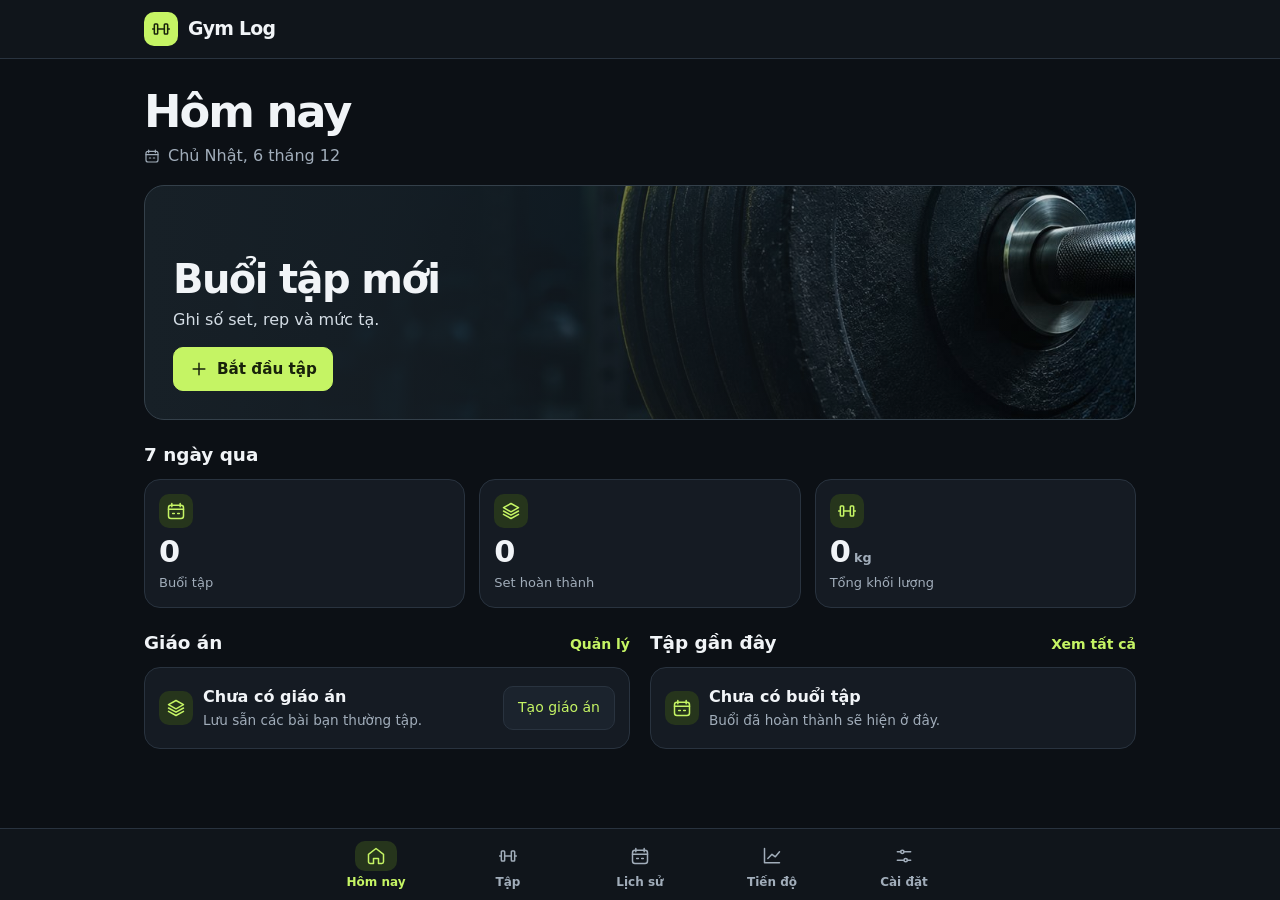
==== index.html @ 6442e117 "Gym Log v1: PWA ghi buổi tập + giao diện mới - Logic (Claude Code): IndexedDB, ghi set, đồng hồ nghỉ" ====
<!doctype html>
<html lang="vi">
<head>
  <meta charset="utf-8">
  <meta name="viewport" content="width=device-width, initial-scale=1, viewport-fit=cover">
  <meta name="theme-color" content="#0c1015">
  <meta name="apple-mobile-web-app-capable" content="yes">
  <meta name="mobile-web-app-capable" content="yes">
  <meta name="apple-mobile-web-app-status-bar-style" content="black-translucent">
  <meta name="apple-mobile-web-app-title" content="Gym">
  <title>Gym Log</title>
  <link rel="manifest" href="manifest.webmanifest">
  <link rel="icon" href="icons/icon.svg" type="image/svg+xml">
  <link rel="apple-touch-icon" href="icons/icon-192.png">
  <link rel="stylesheet" href="css/app.css">
</head>
<body>
  <svg class="icon-library" xmlns="http://www.w3.org/2000/svg" aria-hidden="true">
    <symbol id="i-home" viewBox="0 0 24 24"><path d="m3 10 9-7 9 7v9a2 2 0 0 1-2 2h-4v-6H9v6H5a2 2 0 0 1-2-2z"/></symbol>
    <symbol id="i-dumbbell" viewBox="0 0 24 24"><path d="M8 12h8M2 12h2m16 0h2"/><rect x="4" y="6" width="4" height="12" rx="1"/><rect x="16" y="6" width="4" height="12" rx="1"/></symbol>
    <symbol id="i-calendar" viewBox="0 0 24 24"><rect x="3" y="5" width="18" height="16" rx="3"/><path d="M7 3v4m10-4v4M3 10h18m-13 5h2m4 0h2"/></symbol>
    <symbol id="i-trend" viewBox="0 0 24 24"><path d="M3 3v17h18M7 15l5-5 4 3 5-6"/></symbol>
    <symbol id="i-settings" viewBox="0 0 24 24"><path d="M4 7h4m4 0h8M4 17h8m4 0h4"/><circle cx="10" cy="7" r="2"/><circle cx="14" cy="17" r="2"/></symbol>
    <symbol id="i-layers" viewBox="0 0 24 24"><path d="m12 3 9 5-9 5-9-5 9-5Zm-9 9 9 5 9-5M3 16l9 5 9-5"/></symbol>
    <symbol id="i-plus" viewBox="0 0 24 24"><path d="M12 5v14M5 12h14"/></symbol>
    <symbol id="i-play" viewBox="0 0 24 24"><path d="m8 5 12 7-12 7z"/></symbol>
  </svg>
  <header class="site-header">
    <div class="site-bar">
      <a class="brand" href="#/"><span class="brand-mark"><svg aria-hidden="true"><use href="#i-dumbbell"/></svg></span>Gym Log</a>
    </div>
  </header>
  <main id="main"></main>
  <nav aria-label="Điều hướng chính">
    <a href="#/" data-r=""><span><svg aria-hidden="true"><use href="#i-home"/></svg></span>Hôm nay</a>
    <a href="#/workout" data-r="workout"><span><svg aria-hidden="true"><use href="#i-dumbbell"/></svg></span>Tập</a>
    <a href="#/history" data-r="history"><span><svg aria-hidden="true"><use href="#i-calendar"/></svg></span>Lịch sử</a>
    <a href="#/progress" data-r="progress"><span><svg aria-hidden="true"><use href="#i-trend"/></svg></span>Tiến độ</a>
    <a href="#/settings" data-r="settings"><span><svg aria-hidden="true"><use href="#i-settings"/></svg></span>Cài đặt</a>
  </nav>
  <script type="module" src="js/app.js"></script>
</body>
</html>
---- css/app.css ----
:root {
  --bg: #0c1015; --card: #151b23; --raised: #1b232d; --line: #29333f; --text: #f1f4f7; --muted: #a1adba;
  --accent: #c5f464; --accent-ink: #18220b; --accent-soft: #26351c; --danger: #ff8e91; --pr: #fbbf24;
  --r: 16px; --nav: 72px;
  color-scheme: dark;
}
* { box-sizing: border-box; }
html, body { margin: 0; background: var(--bg); color: var(--text); font: 16px/1.45 system-ui, -apple-system, "Segoe UI", Roboto, sans-serif; -webkit-tap-highlight-color: transparent; }
main { max-width: 720px; margin: 0 auto; padding: 22px 16px calc(var(--nav) + 32px + env(safe-area-inset-bottom)); }
main:has(.dashboard) { max-width: 1040px; }
main:has(.entry), body:has(.rest-bar.show) main { padding-bottom: calc(var(--nav) + 90px + env(safe-area-inset-bottom)); }
h1 { font-size: clamp(1.95rem, 4vw, 2.8rem); letter-spacing: -.045em; line-height: 1.12; margin: 0 0 16px; overflow-wrap: anywhere; }
h2 { font-size: 1.15rem; margin: 24px 0 10px; display: flex; justify-content: space-between; align-items: baseline; gap: 8px; }
a { color: var(--accent); text-decoration: none; }
p { margin: 6px 0; }
:focus-visible { outline: 2px solid var(--accent); outline-offset: 3px; }
.muted { color: var(--muted); }
.small { font-size: .85rem; }
.error { color: var(--danger); }

.card { display: block; background: var(--card); border: 1px solid var(--line); border-radius: var(--r); padding: 14px; margin: 10px 0; color: inherit; }
a.card:hover, a.card:active { background: var(--raised); }
.row { display: flex; align-items: center; gap: 8px; }
.row.wrap { flex-wrap: wrap; }
.grow { flex: 1; min-width: 0; }
.wide { width: 100%; margin: 10px 0; }

button, .btn { font: inherit; font-size: .95rem; border: 1px solid var(--line); background: var(--raised); color: var(--text); border-radius: 10px; padding: 10px 14px; min-height: 44px; cursor: pointer; display: inline-flex; align-items: center; justify-content: center; gap: 8px; text-align: center; }
button:disabled { opacity: .45; cursor: default; }
.primary { background: var(--accent); color: var(--accent-ink); border-color: var(--accent); font-weight: 750; }
@media (hover: hover) {
  button:not(:disabled):hover, .btn:hover { filter: brightness(1.13); }
}
.ghost { background: transparent; }
.danger { color: var(--danger); }
.icon { padding: 6px 10px; min-height: 36px; }

input, select, textarea { font: inherit; background: var(--bg); color: var(--text); border: 1px solid var(--line); border-radius: 10px; padding: 10px; min-height: 44px; width: 100%; }
input[type=checkbox] { width: 22px; min-height: 22px; accent-color: var(--accent); }
input.tiny { width: 64px; padding: 6px; min-height: 34px; text-align: center; }
textarea { min-height: 80px; margin-top: 8px; }
.title-input { font-size: 1.3rem; font-weight: 700; border-color: transparent; background: transparent; padding-left: 0; }
.title-input:focus { border-color: var(--line); padding-left: 10px; }
label.row { padding: 6px 0; }

.stats { display: grid; grid-template-columns: repeat(3, minmax(0, 1fr)); gap: 8px; margin: 10px 0; }
.stats div { background: var(--card); border: 1px solid var(--line); border-radius: var(--r); padding: 10px; text-align: center; }
.stats b { display: block; font-size: 1.25rem; font-variant-numeric: tabular-nums; overflow-wrap: anywhere; }
.stats small { color: var(--muted); font-size: .8rem; }
.pill { display: inline-block; background: var(--bg); border: 1px solid var(--line); border-radius: 999px; padding: 2px 9px; margin: 3px 4px 0 0; }

/* Khung ứng dụng */
.icon-library { position: absolute; width: 0; height: 0; overflow: hidden; pointer-events: none; }
.brand svg, nav svg, .dashboard svg, .tile-icon svg { display: block; width: 20px; height: 20px; fill: none; stroke: currentColor; stroke-width: 1.8; stroke-linecap: round; stroke-linejoin: round; flex: none; }
.site-header { padding-top: env(safe-area-inset-top); border-bottom: 1px solid var(--line); background: #10151b; }
.site-bar { max-width: 1040px; margin: auto; padding: 12px 16px; }
.brand { display: inline-flex; align-items: center; gap: 10px; font-size: 1.18rem; font-weight: 780; letter-spacing: -.04em; color: var(--text); }
.brand-mark, .tile-icon { display: grid; place-items: center; width: 34px; height: 34px; border-radius: 10px; color: var(--accent); background: var(--accent-soft); flex: none; }
.brand-mark { color: var(--accent-ink); background: var(--accent); }
.empty-state { display: grid; justify-items: center; gap: 8px; padding: 28px 16px; text-align: center; }
.empty-state .tile-icon { width: 44px; height: 44px; }
.empty-state h2, .empty-state p { margin: 0; }
.empty-state .btn, .empty-state button { margin-top: 6px; }
.card .row.small:has(input.tiny) { flex-wrap: wrap; }

/* Hôm nay */
.dashboard-heading h1 { margin-bottom: 7px; }
.dashboard-heading p { display: flex; align-items: center; gap: 8px; color: var(--muted); margin: 0 0 18px; }
.dashboard-heading p span::first-letter { text-transform: uppercase; }
.dashboard-heading svg { width: 16px; height: 16px; }
.workout-hero {
  display: flex; align-items: end; min-height: 194px; overflow: hidden;
  padding: 20px; border: 1px solid #34404a; border-radius: 20px;
  background-color: #172027;
  background-image: linear-gradient(90deg, #172027 0%, rgb(23 32 39 / .88) 25%, rgb(23 32 39 / .55) 55%, rgb(23 32 39 / .06) 100%),
    url("../assets/workout-hero.jpg");
  background-size: cover; background-position: center, right 56%;
}
.hero-content { max-width: min(100%, 460px); }
.hero-content h2 { display: block; margin: 0 0 6px; font-size: clamp(1.55rem, 4vw, 2.5rem); line-height: 1.12; letter-spacing: -.04em; }
.hero-content p { color: #d4dde5; margin: 0 0 16px; overflow-wrap: anywhere; }
.hero-content .primary { padding-inline: 15px; }
.section-heading { margin-top: 22px; }
.section-heading a { font-size: .875rem; font-weight: 650; white-space: nowrap; }
.week-stats { margin-bottom: 0; gap: 8px; }
.week-stats div { padding: 11px 10px; text-align: left; display: flex; flex-direction: column; gap: 4px; }
.week-stats b { font-size: clamp(1.3rem, 4vw, 1.9rem); line-height: 1.15; letter-spacing: -.04em; }
.week-stats b small { letter-spacing: 0; font-weight: 650; }
.week-stats > div > small { display: block; font-size: .8125rem; }
.week-stats .tile-icon { margin-bottom: 3px; }
.dashboard-item, .empty-card { min-height: 82px; overflow-wrap: anywhere; }
.dashboard-item { gap: 10px; }
.dashboard-item > button { flex: none; }
.empty-card { display: flex; align-items: center; flex-wrap: wrap; gap: 10px; }
.empty-card .grow { min-width: 115px; }
.empty-card p { margin: 3px 0 0; }
.empty-card .btn { margin-left: auto; color: var(--accent); font-size: .875rem; white-space: nowrap; }
@media (min-width: 700px) {
  main { padding-inline: 24px; padding-top: 28px; }
  .site-bar { padding-inline: 24px; }
  .workout-hero { min-height: 235px; padding: 28px; }
  .week-stats { gap: 14px; }
  .week-stats div { padding: 14px; }
  .dashboard-lists { display: grid; grid-template-columns: repeat(2, minmax(0, 1fr)); gap: 20px; }
}

/* Buổi tập */
.top { position: sticky; top: 0; z-index: 5; background: var(--bg); padding: calc(4px + env(safe-area-inset-top)) 0 10px; border-bottom: 1px solid var(--line); }
.set { display: grid; grid-template-columns: 26px minmax(0, 1fr) minmax(46px, 74px) minmax(42px, 64px) 44px; gap: 6px; align-items: center; margin: 6px 0; }
.set.head { margin-bottom: 0; padding-block: 5px; }
.set.head span:nth-child(n+3) { text-align: center; }
.set .n { text-align: center; color: var(--muted); }
.set .prev { font-size: .85rem; white-space: nowrap; overflow: hidden; text-overflow: ellipsis; }
.set input { text-align: center; padding: 6px; }
.set .check { padding: 0; min-height: 42px; font-weight: 700; }
.set.done input { border-color: transparent; background: var(--accent-soft); }
.set.done .check { background: var(--accent); color: var(--accent-ink); border-color: var(--accent); }
.set.done .check.pr { background: var(--pr); border-color: var(--pr); }
.entry .row:first-child { margin-bottom: 8px; flex-wrap: wrap; }
.entry .row:first-child b { min-width: 95px; overflow-wrap: anywhere; }
.entry input.tiny { width: 48px; }

/* Đồng hồ nghỉ */
.rest-bar { position: fixed; left: 50%; transform: translate(-50%, 140%); visibility: hidden; bottom: calc(var(--nav) + 10px + env(safe-area-inset-bottom)); width: min(608px, calc(100% - 32px)); display: flex; gap: 6px; align-items: center; background: var(--raised); border: 1px solid var(--accent); border-radius: 14px; padding: 8px; z-index: 20; transition: transform .2s, visibility .2s; }
.rest-bar.show { transform: translate(-50%, 0); visibility: visible; }
.rest-time { flex: 1; text-align: center; font-size: 1.3rem; font-weight: 700; font-variant-numeric: tabular-nums; }

/* Nav */
nav { position: fixed; inset: auto 0 0; min-height: calc(var(--nav) + env(safe-area-inset-bottom)); padding: 4px 4px env(safe-area-inset-bottom); display: flex; justify-content: center; background: #10151b; border-top: 1px solid var(--line); z-index: 10; }
nav a { flex: 1 1 0; max-width: 132px; min-width: 0; display: flex; flex-direction: column; align-items: center; justify-content: center; gap: 3px; font-size: .75rem; font-weight: 650; color: var(--muted); text-align: center; }
nav a span { display: grid; place-items: center; width: 42px; height: 30px; border-radius: 10px; }
nav a:hover, nav a.on { color: var(--accent); }
nav a.on span { background: var(--accent-soft); }
nav a:focus-visible { outline-offset: -3px; border-radius: 8px; }

/* Modal chọn bài */
.modal { position: fixed; inset: 0; background: rgba(0, 0, 0, .6); z-index: 30; display: flex; align-items: flex-end; justify-content: center; }
.sheet { background: var(--card); width: 100%; max-width: 640px; height: 88vh; height: 88dvh; border: 1px solid var(--line); border-radius: 20px 20px 0 0; padding: 14px 16px calc(14px + env(safe-area-inset-bottom)); display: flex; flex-direction: column; }
.pick-list { flex: 1; overflow-y: auto; margin-top: 6px; }
.item { width: 100%; justify-content: space-between; margin: 4px 0; text-align: left; }
.chips { display: flex; gap: 6px; overflow-x: auto; padding: 8px 0; }
.chip { flex: none; min-height: 34px; padding: 4px 12px; border-radius: 999px; font-size: .85rem; }
.chip.on, .tabs .on { background: var(--accent); color: var(--accent-ink); border-color: var(--accent); }
.tabs { display: grid; grid-template-columns: 1fr 1fr; gap: 6px; padding: 4px; margin-bottom: 12px; background: var(--card); border: 1px solid var(--line); border-radius: 14px; }

/* Biểu đồ */
.chart { width: 100%; height: auto; display: block; }
.chart path { fill: none; stroke: var(--accent); stroke-width: 2.5; stroke-linejoin: round; }
.chart circle { fill: var(--accent); }
.chart .grid { stroke: var(--line); }
.chart text { fill: var(--muted); font-size: 10px; }
.chart-head { margin-bottom: 4px; }

.toast { position: fixed; top: calc(16px + env(safe-area-inset-top)); left: 50%; transform: translateX(-50%); background: #24303a; border: 1px solid var(--line); padding: 10px 16px; border-radius: 10px; z-index: 50; max-width: 90%; box-shadow: 0 6px 20px rgba(0,0,0,.4); }
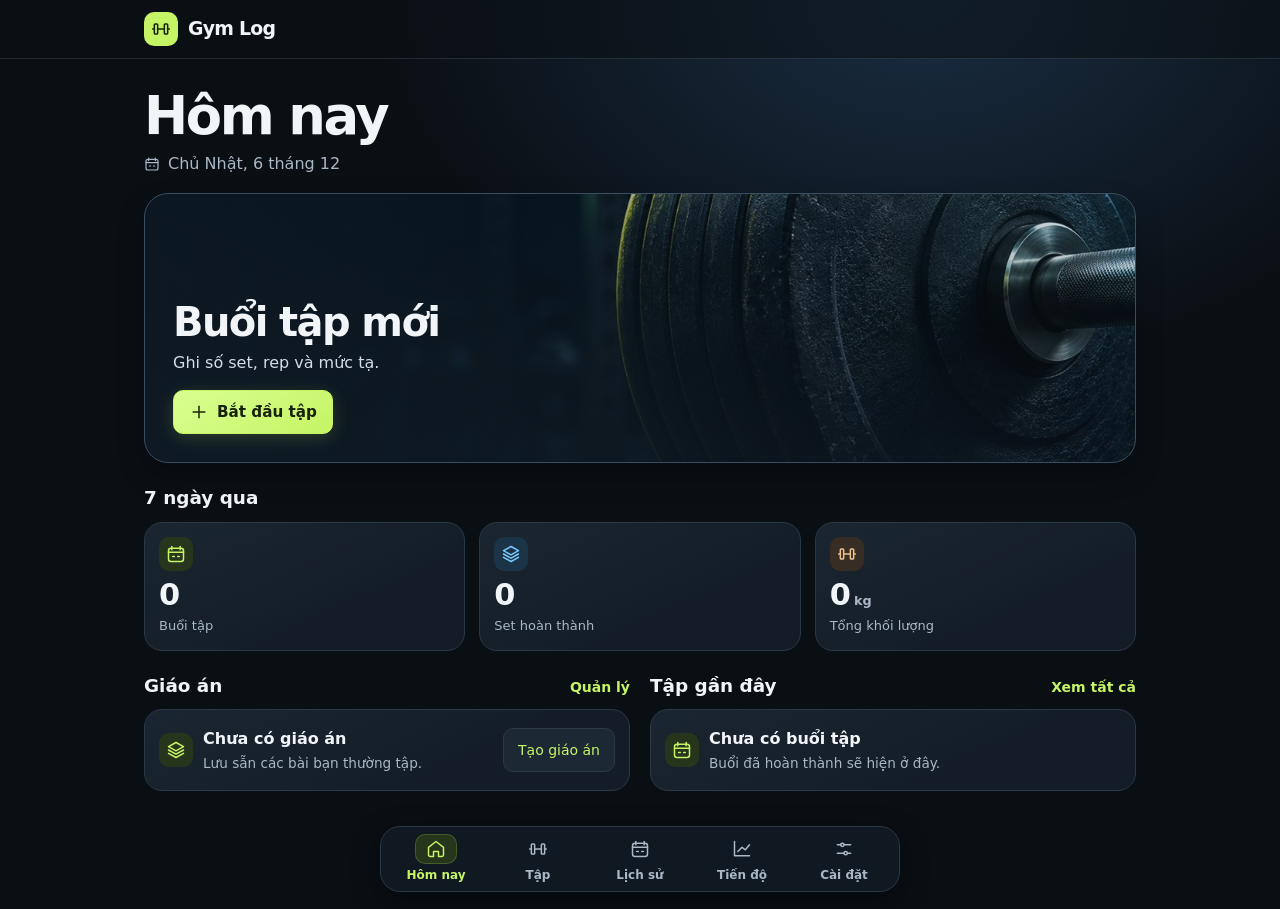
==== commit 8b16b525: "ui: làm mới giao diện và hiệu ứng Gym Log" ====
--- a/index.html
+++ b/index.html
@@ -3,7 +3,7 @@
 <head>
   <meta charset="utf-8">
   <meta name="viewport" content="width=device-width, initial-scale=1, viewport-fit=cover">
-  <meta name="theme-color" content="#0c1015">
+  <meta name="theme-color" content="#0a0f14">
   <meta name="apple-mobile-web-app-capable" content="yes">
   <meta name="mobile-web-app-capable" content="yes">
   <meta name="apple-mobile-web-app-status-bar-style" content="black-translucent">
--- a/css/app.css
+++ b/css/app.css
@@ -1,15 +1,18 @@
 :root {
-  --bg: #0c1015; --card: #151b23; --raised: #1b232d; --line: #29333f; --text: #f1f4f7; --muted: #a1adba;
+  --bg: #0a0f14; --card: #141d27; --raised: #1c2935; --line: #2a3946; --text: #f1f5f8; --muted: #aab8c5;
   --accent: #c5f464; --accent-ink: #18220b; --accent-soft: #26351c; --danger: #ff8e91; --pr: #fbbf24;
-  --r: 16px; --nav: 72px;
+  --cool: #79c8ff;
+  --surface: linear-gradient(155deg, rgb(125 176 212 / .06), transparent 65%) var(--card);
+  --r: 18px; --nav: 76px;
   color-scheme: dark;
 }
 * { box-sizing: border-box; }
 html, body { margin: 0; background: var(--bg); color: var(--text); font: 16px/1.45 system-ui, -apple-system, "Segoe UI", Roboto, sans-serif; -webkit-tap-highlight-color: transparent; }
+body { min-height: 100vh; background: radial-gradient(ellipse min(540px, 90vw) 370px at 72% 0, #192d42, transparent 100%) no-repeat var(--bg); }
 main { max-width: 720px; margin: 0 auto; padding: 22px 16px calc(var(--nav) + 32px + env(safe-area-inset-bottom)); }
 main:has(.dashboard) { max-width: 1040px; }
 main:has(.entry), body:has(.rest-bar.show) main { padding-bottom: calc(var(--nav) + 90px + env(safe-area-inset-bottom)); }
-h1 { font-size: clamp(1.95rem, 4vw, 2.8rem); letter-spacing: -.045em; line-height: 1.12; margin: 0 0 16px; overflow-wrap: anywhere; }
+h1 { font-size: clamp(2.15rem, 5vw, 3.3rem); font-weight: 800; letter-spacing: -.045em; line-height: 1.1; margin: 0 0 16px; overflow-wrap: anywhere; }
 h2 { font-size: 1.15rem; margin: 24px 0 10px; display: flex; justify-content: space-between; align-items: baseline; gap: 8px; }
 a { color: var(--accent); text-decoration: none; }
 p { margin: 6px 0; }
@@ -18,7 +21,7 @@
 .small { font-size: .85rem; }
 .error { color: var(--danger); }
 
-.card { display: block; background: var(--card); border: 1px solid var(--line); border-radius: var(--r); padding: 14px; margin: 10px 0; color: inherit; }
+.card { display: block; background: var(--surface); border: 1px solid var(--line); border-radius: var(--r); padding: 14px; margin: 10px 0; color: inherit; }
 a.card:hover, a.card:active { background: var(--raised); }
 .row { display: flex; align-items: center; gap: 8px; }
 .row.wrap { flex-wrap: wrap; }
@@ -27,7 +30,7 @@
 
 button, .btn { font: inherit; font-size: .95rem; border: 1px solid var(--line); background: var(--raised); color: var(--text); border-radius: 10px; padding: 10px 14px; min-height: 44px; cursor: pointer; display: inline-flex; align-items: center; justify-content: center; gap: 8px; text-align: center; }
 button:disabled { opacity: .45; cursor: default; }
-.primary { background: var(--accent); color: var(--accent-ink); border-color: var(--accent); font-weight: 750; }
+.primary { background: linear-gradient(145deg, #d9ff91, var(--accent)); color: var(--accent-ink); border-color: var(--accent); font-weight: 750; }
 @media (hover: hover) {
   button:not(:disabled):hover, .btn:hover { filter: brightness(1.13); }
 }
@@ -44,15 +47,64 @@
 label.row { padding: 6px 0; }
 
 .stats { display: grid; grid-template-columns: repeat(3, minmax(0, 1fr)); gap: 8px; margin: 10px 0; }
-.stats div { background: var(--card); border: 1px solid var(--line); border-radius: var(--r); padding: 10px; text-align: center; }
-.stats b { display: block; font-size: 1.25rem; font-variant-numeric: tabular-nums; overflow-wrap: anywhere; }
+.stats div { background: var(--surface); border: 1px solid var(--line); border-radius: var(--r); padding: 10px; text-align: center; }
+.stats b { display: block; font-size: 1.4rem; font-variant-numeric: tabular-nums; overflow-wrap: anywhere; }
 .stats small { color: var(--muted); font-size: .8rem; }
+.stats:has(.overload) { grid-template-columns: repeat(4, minmax(0, 1fr)); }
+.stats .overload { background: var(--accent-soft); border-color: #4f6736; }
+.stats .overload b { color: var(--accent); }
+.stats .overload small { color: var(--text); }
+@media (max-width: 480px) {
+  .stats:has(.overload) { grid-template-columns: repeat(2, minmax(0, 1fr)); }
+}
 .pill { display: inline-block; background: var(--bg); border: 1px solid var(--line); border-radius: 999px; padding: 2px 9px; margin: 3px 4px 0 0; }
+.tier[data-tier] {
+  margin: 8px 0 4px;
+  padding: 6px 9px;
+  border-inline-start: 2px solid var(--tier-line, var(--line));
+  border-radius: 0 8px 8px 0;
+  color: var(--tier-text, var(--muted));
+  background: var(--tier-bg, var(--bg));
+  overflow-wrap: anywhere;
+}
+.tier[data-tier="gold"] { --tier-text: #ffe099; --tier-line: #d9a732; --tier-bg: #322819; }
+.tier[data-tier="silver"] { --tier-text: #dae4f2; --tier-line: #96a9c2; --tier-bg: #232c39; }
+.tier[data-tier="bronze"] { --tier-text: #ffc9a5; --tier-line: #b87956; --tier-bg: #33241f; }
+.tier[data-tier="first"] { --tier-text: #b5c9e1; --tier-line: #617c9d; --tier-bg: #1e2936; }
+
+/* Huy chương */
+.stats.medals .tier[data-tier] {
+  display: grid;
+  align-content: start;
+  justify-items: center;
+  margin: 0;
+  padding: 12px 6px;
+  border: 1px solid var(--tier-line);
+  border-block-start-width: 3px;
+  border-radius: var(--r);
+}
+.stats.medals b { font-size: clamp(1.55rem, 5vw, 2rem); line-height: 1.2; }
+.stats.medals small { color: inherit; }
+.stats.streaks:has(.overload) { grid-template-columns: repeat(3, minmax(0, 1fr)); }
+.stats.streaks > div { padding: 10px 6px; }
+.stats.streaks small { display: block; line-height: 1.3; }
+.stats.streaks .streak b { color: var(--accent); }
+.card.milestone, a.card.medal-row { gap: 12px; overflow-wrap: anywhere; }
+.card.milestone > b { color: var(--accent); font-variant-numeric: tabular-nums; white-space: nowrap; }
+a.card.medal-row .tier.small { display: table; margin: 4px 0 0; padding: 3px 7px; }
+.medal-meta { display: grid; gap: 5px; justify-items: end; align-self: flex-start; white-space: nowrap; }
+.medal-fresh { display: inline-flex; align-items: center; gap: 4px; padding: 1px 6px; border: 1px solid currentColor; border-radius: 999px; font-size: .73rem; font-weight: 750; }
+.medal-fresh::before { content: ""; width: 5px; height: 5px; border-radius: 50%; background: currentColor; }
+.stats.medals [data-new] { background: linear-gradient(145deg, rgb(255 255 255 / .10), transparent 70%) var(--tier-bg); box-shadow: inset 0 0 14px color-mix(in srgb, var(--tier-line) 24%, transparent); }
+.stats.medals .medal-fresh { margin-top: 5px; }
+a.card.medal-row[data-new] { border-color: #548052; box-shadow: inset 0 0 18px rgb(197 244 100 / .10); }
+.medal-meta .medal-fresh { color: var(--accent); }
+.medals .tier:not([data-new]) .medal-fresh, .medal-row:not([data-new]) .medal-fresh { display: none; }
 
 /* Khung ứng dụng */
 .icon-library { position: absolute; width: 0; height: 0; overflow: hidden; pointer-events: none; }
 .brand svg, nav svg, .dashboard svg, .tile-icon svg { display: block; width: 20px; height: 20px; fill: none; stroke: currentColor; stroke-width: 1.8; stroke-linecap: round; stroke-linejoin: round; flex: none; }
-.site-header { padding-top: env(safe-area-inset-top); border-bottom: 1px solid var(--line); background: #10151b; }
+.site-header { padding-top: env(safe-area-inset-top); border-bottom: 1px solid rgb(154 190 221 / .17); background: rgb(10 15 20 / .54); }
 .site-bar { max-width: 1040px; margin: auto; padding: 12px 16px; }
 .brand { display: inline-flex; align-items: center; gap: 10px; font-size: 1.18rem; font-weight: 780; letter-spacing: -.04em; color: var(--text); }
 .brand-mark, .tile-icon { display: grid; place-items: center; width: 34px; height: 34px; border-radius: 10px; color: var(--accent); background: var(--accent-soft); flex: none; }
@@ -69,17 +121,18 @@
 .dashboard-heading p span::first-letter { text-transform: uppercase; }
 .dashboard-heading svg { width: 16px; height: 16px; }
 .workout-hero {
-  display: flex; align-items: end; min-height: 194px; overflow: hidden;
-  padding: 20px; border: 1px solid #34404a; border-radius: 20px;
+  display: flex; align-items: end; min-height: 228px; overflow: hidden;
+  padding: 22px 18px; border: 1px solid #394e60; border-radius: 24px;
   background-color: #172027;
-  background-image: linear-gradient(90deg, #172027 0%, rgb(23 32 39 / .88) 25%, rgb(23 32 39 / .55) 55%, rgb(23 32 39 / .06) 100%),
+  background-image: linear-gradient(25deg, #0e1923 8%, rgb(14 25 35 / .86) 35%, rgb(17 34 48 / .32) 72%, rgb(39 85 102 / .16)),
     url("../assets/workout-hero.jpg");
   background-size: cover; background-position: center, right 56%;
+  box-shadow: 0 12px 28px rgb(0 0 0 / .24);
 }
 .hero-content { max-width: min(100%, 460px); }
 .hero-content h2 { display: block; margin: 0 0 6px; font-size: clamp(1.55rem, 4vw, 2.5rem); line-height: 1.12; letter-spacing: -.04em; }
 .hero-content p { color: #d4dde5; margin: 0 0 16px; overflow-wrap: anywhere; }
-.hero-content .primary { padding-inline: 15px; }
+.hero-content .primary { padding-inline: 15px; box-shadow: 0 4px 18px rgb(197 244 100 / .17); }
 .section-heading { margin-top: 22px; }
 .section-heading a { font-size: .875rem; font-weight: 650; white-space: nowrap; }
 .week-stats { margin-bottom: 0; gap: 8px; }
@@ -88,6 +141,8 @@
 .week-stats b small { letter-spacing: 0; font-weight: 650; }
 .week-stats > div > small { display: block; font-size: .8125rem; }
 .week-stats .tile-icon { margin-bottom: 3px; }
+.week-stats > div:nth-child(2) .tile-icon { color: var(--cool); background: #1b3447; }
+.week-stats > div:nth-child(3) .tile-icon { color: #edc28f; background: #382d24; }
 .dashboard-item, .empty-card { min-height: 82px; overflow-wrap: anywhere; }
 .dashboard-item { gap: 10px; }
 .dashboard-item > button { flex: none; }
@@ -98,7 +153,7 @@
 @media (min-width: 700px) {
   main { padding-inline: 24px; padding-top: 28px; }
   .site-bar { padding-inline: 24px; }
-  .workout-hero { min-height: 235px; padding: 28px; }
+  .workout-hero { min-height: 270px; padding: 28px; }
   .week-stats { gap: 14px; }
   .week-stats div { padding: 14px; }
   .dashboard-lists { display: grid; grid-template-columns: repeat(2, minmax(0, 1fr)); gap: 20px; }
@@ -113,12 +168,27 @@
 .set .prev { font-size: .85rem; white-space: nowrap; overflow: hidden; text-overflow: ellipsis; }
 .set input { text-align: center; padding: 6px; }
 .set .check { padding: 0; min-height: 42px; font-weight: 700; }
+.set .check:active { filter: brightness(.85); }
 .set.done input { border-color: transparent; background: var(--accent-soft); }
 .set.done .check { background: var(--accent); color: var(--accent-ink); border-color: var(--accent); }
 .set.done .check.pr { background: var(--pr); border-color: var(--pr); }
+.set.celebrate[data-celebrate="gold"] { --burst: #ffd76f; --burst-glow: rgb(255 215 111 / .62); --burst-scale: 1.018; }
+.set.celebrate[data-celebrate="silver"] { --burst: #bcdcff; --burst-glow: rgb(188 220 255 / .48); --burst-scale: 1.012; }
+.set.celebrate[data-celebrate="bronze"] { --burst: #f2ac7e; --burst-glow: rgb(242 172 126 / .36); --burst-scale: 1.006; }
+.set.celebrate[data-celebrate] { position: relative; border-radius: 10px; box-shadow: 0 0 0 2px var(--burst), 0 0 15px var(--burst-glow); }
+.entry { border-inline-start: 3px solid #47617a; }
+.entry:has(.set.done) { border-inline-start-color: #77964a; }
 .entry .row:first-child { margin-bottom: 8px; flex-wrap: wrap; }
 .entry .row:first-child b { min-width: 95px; overflow-wrap: anywhere; }
 .entry input.tiny { width: 48px; }
+.target {
+  margin: 4px 0 8px;
+  padding: 6px 9px;
+  border-radius: 8px;
+  color: var(--accent);
+  background: var(--accent-soft);
+  overflow-wrap: anywhere;
+}
 
 /* Đồng hồ nghỉ */
 .rest-bar { position: fixed; left: 50%; transform: translate(-50%, 140%); visibility: hidden; bottom: calc(var(--nav) + 10px + env(safe-area-inset-bottom)); width: min(608px, calc(100% - 32px)); display: flex; gap: 6px; align-items: center; background: var(--raised); border: 1px solid var(--accent); border-radius: 14px; padding: 8px; z-index: 20; transition: transform .2s, visibility .2s; }
@@ -126,29 +196,68 @@
 .rest-time { flex: 1; text-align: center; font-size: 1.3rem; font-weight: 700; font-variant-numeric: tabular-nums; }
 
 /* Nav */
-nav { position: fixed; inset: auto 0 0; min-height: calc(var(--nav) + env(safe-area-inset-bottom)); padding: 4px 4px env(safe-area-inset-bottom); display: flex; justify-content: center; background: #10151b; border-top: 1px solid var(--line); z-index: 10; }
+nav { position: fixed; inset: auto 8px calc(8px + env(safe-area-inset-bottom)); width: min(520px, calc(100% - 16px)); min-height: calc(var(--nav) - 10px); margin-inline: auto; padding: 4px; display: flex; justify-content: center; background: #111a23; border: 1px solid var(--line); border-radius: 20px; box-shadow: 0 8px 28px rgb(0 0 0 / .44); z-index: 10; }
+@supports (backdrop-filter: blur(12px)) or (-webkit-backdrop-filter: blur(12px)) {
+  nav { background: rgb(17 26 35 / .89); -webkit-backdrop-filter: blur(12px); backdrop-filter: blur(12px); }
+}
 nav a { flex: 1 1 0; max-width: 132px; min-width: 0; display: flex; flex-direction: column; align-items: center; justify-content: center; gap: 3px; font-size: .75rem; font-weight: 650; color: var(--muted); text-align: center; }
 nav a span { display: grid; place-items: center; width: 42px; height: 30px; border-radius: 10px; }
 nav a:hover, nav a.on { color: var(--accent); }
-nav a.on span { background: var(--accent-soft); }
+nav a.on span { background: var(--accent-soft); box-shadow: inset 0 0 0 1px rgb(197 244 100 / .20); }
 nav a:focus-visible { outline-offset: -3px; border-radius: 8px; }
 
 /* Modal chọn bài */
 .modal { position: fixed; inset: 0; background: rgba(0, 0, 0, .6); z-index: 30; display: flex; align-items: flex-end; justify-content: center; }
-.sheet { background: var(--card); width: 100%; max-width: 640px; height: 88vh; height: 88dvh; border: 1px solid var(--line); border-radius: 20px 20px 0 0; padding: 14px 16px calc(14px + env(safe-area-inset-bottom)); display: flex; flex-direction: column; }
+.sheet { background: var(--surface); width: 100%; max-width: 640px; height: 88vh; height: 88dvh; border: 1px solid var(--line); border-radius: 24px 24px 0 0; padding: 14px 16px calc(14px + env(safe-area-inset-bottom)); display: flex; flex-direction: column; }
 .pick-list { flex: 1; overflow-y: auto; margin-top: 6px; }
 .item { width: 100%; justify-content: space-between; margin: 4px 0; text-align: left; }
 .chips { display: flex; gap: 6px; overflow-x: auto; padding: 8px 0; }
 .chip { flex: none; min-height: 34px; padding: 4px 12px; border-radius: 999px; font-size: .85rem; }
 .chip.on, .tabs .on { background: var(--accent); color: var(--accent-ink); border-color: var(--accent); }
-.tabs { display: grid; grid-template-columns: 1fr 1fr; gap: 6px; padding: 4px; margin-bottom: 12px; background: var(--card); border: 1px solid var(--line); border-radius: 14px; }
+.tabs { display: grid; grid-template-columns: repeat(3, minmax(0, 1fr)); gap: 6px; padding: 4px; margin-bottom: 12px; background: var(--card); border: 1px solid var(--line); border-radius: 14px; }
+.tabs button { padding-inline: 6px; }
 
 /* Biểu đồ */
-.chart { width: 100%; height: auto; display: block; }
-.chart path { fill: none; stroke: var(--accent); stroke-width: 2.5; stroke-linejoin: round; }
-.chart circle { fill: var(--accent); }
-.chart .grid { stroke: var(--line); }
+.chart { width: 100%; height: auto; display: block; border-radius: 12px; background: linear-gradient(155deg, rgb(74 149 205 / .14), transparent 76%); }
+.chart path { fill: none; stroke: var(--cool); stroke-width: 2.5; stroke-linejoin: round; stroke-linecap: round; filter: drop-shadow(0 0 3px rgb(121 200 255 / .46)); }
+.chart circle { fill: var(--cool); stroke: var(--card); stroke-width: 1.25; }
+.chart circle:last-of-type { fill: var(--text); stroke: var(--cool); }
+.chart .grid { stroke: var(--line); stroke-dasharray: 3 4; }
 .chart text { fill: var(--muted); font-size: 10px; }
-.chart-head { margin-bottom: 4px; }
+.chart-head { display: flex; flex-wrap: wrap; align-items: baseline; gap: 0 8px; margin-bottom: 8px; }
+.chart-head b { font-size: clamp(1.5rem, 5vw, 2.2rem); font-variant-numeric: tabular-nums; }
 
 .toast { position: fixed; top: calc(16px + env(safe-area-inset-top)); left: 50%; transform: translateX(-50%); background: #24303a; border: 1px solid var(--line); padding: 10px 16px; border-radius: 10px; z-index: 50; max-width: 90%; box-shadow: 0 6px 20px rgba(0,0,0,.4); }
+
+/* Phản hồi khi tập và chuyển màn hình */
+@media (prefers-reduced-motion: no-preference) {
+  main > h1, .dashboard-heading, .workout-hero { animation: screen-in .24s ease-out both; }
+  .modal { animation: shade-in .18s ease-out both; }
+  .sheet { animation: sheet-in .24s ease-out both; }
+  .set .check { transition: scale .15s ease-out, background-color .15s ease-out, filter .15s ease-out; }
+  .set .check:active { scale: .9; }
+  .set.celebrate[data-celebrate] { animation: set-celebration .85s ease-out both; }
+  .set.celebrate[data-celebrate]::after {
+    content: "";
+    position: absolute;
+    inset: 0;
+    border-radius: inherit;
+    pointer-events: none;
+    background: linear-gradient(105deg, transparent 40%, var(--burst-glow) 50%, transparent 60%) 100% 0 / 250% 100%;
+    animation: set-shine .6s ease-out both;
+  }
+  nav a, nav a span, a.card { transition: color .15s ease-out, background-color .15s ease-out; }
+}
+@media (prefers-reduced-motion: reduce) {
+  .rest-bar { transition: none; }
+}
+@keyframes screen-in {
+  from { opacity: .65; translate: 0 5px; }
+}
+@keyframes shade-in { from { background-color: transparent; } }
+@keyframes sheet-in { from { translate: 0 24px; opacity: .8; } }
+@keyframes set-celebration {
+  35% { scale: var(--burst-scale); }
+  to { box-shadow: 0 0 0 1px var(--burst); }
+}
+@keyframes set-shine { to { background-position: 0 0; opacity: 0; } }
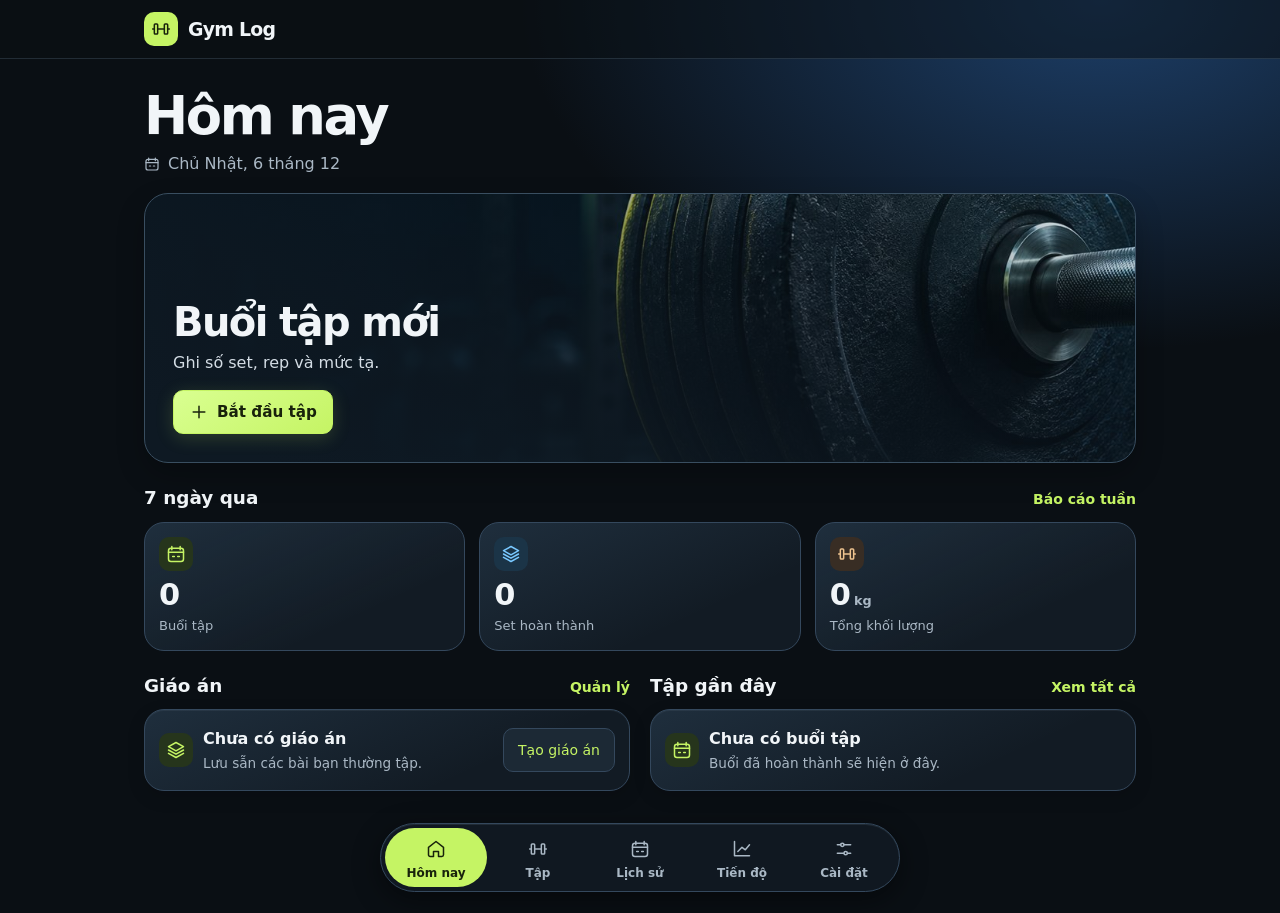
==== commit b482a880: "ui: hoàn thiện giao diện sao lưu và nhật ký lỗi" ====
--- a/index.html
+++ b/index.html
@@ -24,6 +24,9 @@
     <symbol id="i-layers" viewBox="0 0 24 24"><path d="m12 3 9 5-9 5-9-5 9-5Zm-9 9 9 5 9-5M3 16l9 5 9-5"/></symbol>
     <symbol id="i-plus" viewBox="0 0 24 24"><path d="M12 5v14M5 12h14"/></symbol>
     <symbol id="i-play" viewBox="0 0 24 24"><path d="m8 5 12 7-12 7z"/></symbol>
+    <symbol id="i-backup" viewBox="0 0 24 24"><path d="M12 3v11m-4-4 4 4 4-4M4 15v4a2 2 0 0 0 2 2h12a2 2 0 0 0 2-2v-4"/></symbol>
+    <symbol id="i-chevron" viewBox="0 0 24 24"><path d="m9 6 6 6-6 6"/></symbol>
+    <symbol id="i-undo" viewBox="0 0 24 24"><path d="M3 5v6h6m-6 0 3-3a8 8 0 1 1 2 12"/></symbol>
   </svg>
   <header class="site-header">
     <div class="site-bar">
--- a/css/app.css
+++ b/css/app.css
@@ -1,17 +1,29 @@
 :root {
-  --bg: #0a0f14; --card: #141d27; --raised: #1c2935; --line: #2a3946; --text: #f1f5f8; --muted: #aab8c5;
+  --bg: #0a0f14; --card: #141d27; --raised: #1c2935; --line: #34485d; --text: #f1f5f8; --muted: #aab8c5;
   --accent: #c5f464; --accent-ink: #18220b; --accent-soft: #26351c; --danger: #ff8e91; --pr: #fbbf24;
   --cool: #79c8ff;
-  --surface: linear-gradient(155deg, rgb(125 176 212 / .06), transparent 65%) var(--card);
-  --r: 18px; --nav: 76px;
+  --surface: linear-gradient(155deg, rgb(116 176 229 / .13), transparent 70%) rgb(20 29 39 / .88);
+  --r: 20px;
+  --nav-label-line: .825rem;
+  /* Biểu tượng, khoảng cách và viền chiếm 43px, cộng tối đa hai dòng nhãn. */
+  --nav-height: max(66px, calc(43px + 2 * var(--nav-label-line)));
+  --nav-bottom: calc(8px + env(safe-area-inset-bottom));
+  --rest-offset: calc(var(--nav-height) + var(--nav-bottom) + 12px);
+  --resume-height: 48px;
+  --brand-size: 34px; --brand-line: 1.75rem; --header-pad: 12px;
+  --header-height: calc(max(var(--brand-size), var(--brand-line)) + 2 * var(--header-pad) + 1px + env(safe-area-inset-top));
   color-scheme: dark;
 }
 * { box-sizing: border-box; }
 html, body { margin: 0; background: var(--bg); color: var(--text); font: 16px/1.45 system-ui, -apple-system, "Segoe UI", Roboto, sans-serif; -webkit-tap-highlight-color: transparent; }
-body { min-height: 100vh; background: radial-gradient(ellipse min(540px, 90vw) 370px at 72% 0, #192d42, transparent 100%) no-repeat var(--bg); }
-main { max-width: 720px; margin: 0 auto; padding: 22px 16px calc(var(--nav) + 32px + env(safe-area-inset-bottom)); }
+body { min-height: 100vh; min-height: 100dvh; display: flex; flex-direction: column; background: radial-gradient(ellipse min(580px, 100vw) 350px at 86% 0, #1d3f69, transparent 100%) no-repeat var(--bg); }
+main { flex: 1; width: 100%; max-width: 720px; margin: 0 auto; padding: 22px 16px calc(var(--nav-height) + var(--nav-bottom) + 34px); }
 main:has(.dashboard) { max-width: 1040px; }
-main:has(.entry), body:has(.rest-bar.show) main { padding-bottom: calc(var(--nav) + 90px + env(safe-area-inset-bottom)); }
+main:has(.resume-workout) { padding-bottom: calc(var(--rest-offset) + var(--resume-height) + 22px); }
+/* Thanh nghỉ nằm trong luồng trang nên tự chừa đúng chiều cao, kể cả khi nội dung xuống dòng. */
+body:has(.rest-bar.show) { --rest-bar-bottom: var(--rest-offset); padding-bottom: var(--rest-bar-bottom); }
+body:has(.rest-bar.show):has(.resume-workout) { --rest-bar-bottom: calc(var(--rest-offset) + var(--resume-height) + 8px); }
+body:has(.rest-bar.show) main { padding-bottom: 16px; }
 h1 { font-size: clamp(2.15rem, 5vw, 3.3rem); font-weight: 800; letter-spacing: -.045em; line-height: 1.1; margin: 0 0 16px; overflow-wrap: anywhere; }
 h2 { font-size: 1.15rem; margin: 24px 0 10px; display: flex; justify-content: space-between; align-items: baseline; gap: 8px; }
 a { color: var(--accent); text-decoration: none; }
@@ -21,8 +33,17 @@
 .small { font-size: .85rem; }
 .error { color: var(--danger); }
 
-.card { display: block; background: var(--surface); border: 1px solid var(--line); border-radius: var(--r); padding: 14px; margin: 10px 0; color: inherit; }
+.card { display: block; background: var(--surface); border: 1px solid var(--line); border-radius: var(--r); padding: 14px; margin: 10px 0; color: inherit; box-shadow: inset 0 1px rgb(211 231 255 / .06), 0 6px 18px rgb(0 0 0 / .14); }
 a.card:hover, a.card:active { background: var(--raised); }
+.card[data-muscle] { border-inline-start: 3px solid var(--muscle, var(--cool)); }
+[data-muscle="chest"] { --muscle: #ff8f91; }
+[data-muscle="back"] { --muscle: #79c8ff; }
+[data-muscle="shoulders"] { --muscle: #c1a2ff; }
+[data-muscle="legs"] { --muscle: #c5f464; }
+[data-muscle="biceps"] { --muscle: #ffd07c; }
+[data-muscle="triceps"] { --muscle: #ffad7d; }
+[data-muscle="core"] { --muscle: #6be0cf; }
+[data-muscle="other"] { --muscle: #aab8c5; }
 .row { display: flex; align-items: center; gap: 8px; }
 .row.wrap { flex-wrap: wrap; }
 .grow { flex: 1; min-width: 0; }
@@ -67,9 +88,9 @@
   background: var(--tier-bg, var(--bg));
   overflow-wrap: anywhere;
 }
-.tier[data-tier="gold"] { --tier-text: #ffe099; --tier-line: #d9a732; --tier-bg: #322819; }
-.tier[data-tier="silver"] { --tier-text: #dae4f2; --tier-line: #96a9c2; --tier-bg: #232c39; }
-.tier[data-tier="bronze"] { --tier-text: #ffc9a5; --tier-line: #b87956; --tier-bg: #33241f; }
+:is(.tier, .report-ex)[data-tier="gold"] { --tier-text: #ffe099; --tier-line: #d9a732; --tier-bg: #322819; }
+:is(.tier, .report-ex)[data-tier="silver"] { --tier-text: #dae4f2; --tier-line: #96a9c2; --tier-bg: #232c39; }
+:is(.tier, .report-ex)[data-tier="bronze"] { --tier-text: #ffc9a5; --tier-line: #b87956; --tier-bg: #33241f; }
 .tier[data-tier="first"] { --tier-text: #b5c9e1; --tier-line: #617c9d; --tier-bg: #1e2936; }
 
 /* Huy chương */
@@ -103,11 +124,11 @@
 
 /* Khung ứng dụng */
 .icon-library { position: absolute; width: 0; height: 0; overflow: hidden; pointer-events: none; }
-.brand svg, nav svg, .dashboard svg, .tile-icon svg { display: block; width: 20px; height: 20px; fill: none; stroke: currentColor; stroke-width: 1.8; stroke-linecap: round; stroke-linejoin: round; flex: none; }
+.brand svg, nav svg, .dashboard-icon, .tile-icon svg { display: block; width: 20px; height: 20px; fill: none; stroke: currentColor; stroke-width: 1.8; stroke-linecap: round; stroke-linejoin: round; flex: none; }
 .site-header { padding-top: env(safe-area-inset-top); border-bottom: 1px solid rgb(154 190 221 / .17); background: rgb(10 15 20 / .54); }
-.site-bar { max-width: 1040px; margin: auto; padding: 12px 16px; }
-.brand { display: inline-flex; align-items: center; gap: 10px; font-size: 1.18rem; font-weight: 780; letter-spacing: -.04em; color: var(--text); }
-.brand-mark, .tile-icon { display: grid; place-items: center; width: 34px; height: 34px; border-radius: 10px; color: var(--accent); background: var(--accent-soft); flex: none; }
+.site-bar { display: flex; max-width: 1040px; margin: auto; padding: var(--header-pad) 16px; }
+.brand { display: inline-flex; align-items: center; gap: 10px; font-size: 1.18rem; font-weight: 780; line-height: var(--brand-line); letter-spacing: -.04em; color: var(--text); }
+.brand-mark, .tile-icon { display: grid; place-items: center; width: var(--brand-size); height: var(--brand-size); border-radius: 10px; color: var(--accent); background: var(--accent-soft); flex: none; }
 .brand-mark { color: var(--accent-ink); background: var(--accent); }
 .empty-state { display: grid; justify-items: center; gap: 8px; padding: 28px 16px; text-align: center; }
 .empty-state .tile-icon { width: 44px; height: 44px; }
@@ -119,7 +140,7 @@
 .dashboard-heading h1 { margin-bottom: 7px; }
 .dashboard-heading p { display: flex; align-items: center; gap: 8px; color: var(--muted); margin: 0 0 18px; }
 .dashboard-heading p span::first-letter { text-transform: uppercase; }
-.dashboard-heading svg { width: 16px; height: 16px; }
+.dashboard-heading .dashboard-icon { width: 16px; height: 16px; }
 .workout-hero {
   display: flex; align-items: end; min-height: 228px; overflow: hidden;
   padding: 22px 18px; border: 1px solid #394e60; border-radius: 24px;
@@ -133,6 +154,24 @@
 .hero-content h2 { display: block; margin: 0 0 6px; font-size: clamp(1.55rem, 4vw, 2.5rem); line-height: 1.12; letter-spacing: -.04em; }
 .hero-content p { color: #d4dde5; margin: 0 0 16px; overflow-wrap: anywhere; }
 .hero-content .primary { padding-inline: 15px; box-shadow: 0 4px 18px rgb(197 244 100 / .17); }
+.hero-content .resume-workout {
+  position: fixed; z-index: 11; bottom: var(--rest-offset); inset-inline: 16px;
+  width: max-content; max-width: calc(100% - 32px); min-height: var(--resume-height); margin-inline: auto;
+  border-radius: 999px; box-shadow: 0 8px 24px rgb(0 0 0 / .55), 0 0 18px rgb(197 244 100 / .22);
+}
+a.backup-reminder {
+  gap: 12px;
+  padding: 12px;
+  margin: 14px 0 0;
+  border-color: #4e6339;
+  background: linear-gradient(105deg, #26351c, #172321 88%);
+  overflow-wrap: anywhere;
+}
+a.backup-reminder:is(:hover, :active) { background: #293a24; }
+.backup-reminder .tile-icon { width: 40px; height: 40px; background: #374b26; }
+.backup-reminder b, .backup-reminder small { display: block; }
+.backup-reminder small { margin-top: 2px; line-height: 1.35; }
+.backup-reminder > svg { width: 16px; height: 16px; color: var(--accent); }
 .section-heading { margin-top: 22px; }
 .section-heading a { font-size: .875rem; font-weight: 650; white-space: nowrap; }
 .week-stats { margin-bottom: 0; gap: 8px; }
@@ -150,6 +189,22 @@
 .empty-card .grow { min-width: 115px; }
 .empty-card p { margin: 3px 0 0; }
 .empty-card .btn { margin-left: auto; color: var(--accent); font-size: .875rem; white-space: nowrap; }
+.lift-cards { display: grid; grid-template-columns: repeat(3, minmax(0, 1fr)); gap: clamp(6px, 2vw, 14px); }
+.lift-card { display: flex; flex-direction: column; gap: 6px; min-width: 0; margin: 0; padding: clamp(8px, 2.5vw, 16px); }
+.lift-top { display: flex; flex-wrap: wrap; align-items: baseline; gap: 4px 8px; }
+.lift-top > b, .year-total > b, .max-box > b {
+  font-size: clamp(2rem, 7vw, 3.5rem); font-variant-numeric: tabular-nums;
+  line-height: 1; letter-spacing: -.05em; overflow-wrap: anywhere;
+}
+.lift-card .lift-top > b { font-size: clamp(1.35rem, 5vw, 2.65rem); }
+.lift-top b small, .year-total small, .max-box small { color: var(--muted); font-size: .8rem; font-weight: 650; letter-spacing: normal; }
+.lift-name { color: var(--muted); overflow-wrap: anywhere; font-weight: 650; }
+.spark { display: block; max-height: 64px; margin-top: auto; color: var(--muscle, var(--cool)); stroke-width: 2; stroke-linecap: round; stroke-linejoin: round; }
+.lift-total > .lift-top { margin-bottom: 10px; }
+.lift-total .chart { max-height: 260px; }
+.trend { display: inline-flex; padding: 2px 7px; border-radius: 999px; font-size: .75rem; font-weight: 750; line-height: 1.35; white-space: nowrap; }
+.trend.up { color: #a2efaa; background: #203a2e; }
+.trend.down { color: #ffb0b3; background: #432830; }
 @media (min-width: 700px) {
   main { padding-inline: 24px; padding-top: 28px; }
   .site-bar { padding-inline: 24px; }
@@ -161,23 +216,22 @@
 
 /* Buổi tập */
 .top { position: sticky; top: 0; z-index: 5; background: var(--bg); padding: calc(4px + env(safe-area-inset-top)) 0 10px; border-bottom: 1px solid var(--line); }
-.set { display: grid; grid-template-columns: 26px minmax(0, 1fr) minmax(46px, 74px) minmax(42px, 64px) 44px; gap: 6px; align-items: center; margin: 6px 0; }
+.set { display: grid; grid-template-columns: 22px minmax(0, 1fr) clamp(40px, 12vw, 70px) clamp(36px, 10vw, 56px) clamp(50px, 16vw, 104px) 44px; gap: 5px; align-items: center; margin: 6px 0; }
 .set.head { margin-bottom: 0; padding-block: 5px; }
 .set.head span:nth-child(n+3) { text-align: center; }
 .set .n { text-align: center; color: var(--muted); }
 .set .prev { font-size: .85rem; white-space: nowrap; overflow: hidden; text-overflow: ellipsis; }
-.set input { text-align: center; padding: 6px; }
+.set input { text-align: center; padding: 3px; }
+.set .rpe { min-width: 0; padding-inline: 4px; font-size: .875rem; text-overflow: ellipsis; }
 .set .check { padding: 0; min-height: 42px; font-weight: 700; }
 .set .check:active { filter: brightness(.85); }
-.set.done input { border-color: transparent; background: var(--accent-soft); }
+.set.done :is(input, .rpe) { border-color: transparent; background: var(--accent-soft); }
 .set.done .check { background: var(--accent); color: var(--accent-ink); border-color: var(--accent); }
 .set.done .check.pr { background: var(--pr); border-color: var(--pr); }
 .set.celebrate[data-celebrate="gold"] { --burst: #ffd76f; --burst-glow: rgb(255 215 111 / .62); --burst-scale: 1.018; }
 .set.celebrate[data-celebrate="silver"] { --burst: #bcdcff; --burst-glow: rgb(188 220 255 / .48); --burst-scale: 1.012; }
 .set.celebrate[data-celebrate="bronze"] { --burst: #f2ac7e; --burst-glow: rgb(242 172 126 / .36); --burst-scale: 1.006; }
 .set.celebrate[data-celebrate] { position: relative; border-radius: 10px; box-shadow: 0 0 0 2px var(--burst), 0 0 15px var(--burst-glow); }
-.entry { border-inline-start: 3px solid #47617a; }
-.entry:has(.set.done) { border-inline-start-color: #77964a; }
 .entry .row:first-child { margin-bottom: 8px; flex-wrap: wrap; }
 .entry .row:first-child b { min-width: 95px; overflow-wrap: anywhere; }
 .entry input.tiny { width: 48px; }
@@ -191,20 +245,21 @@
 }
 
 /* Đồng hồ nghỉ */
-.rest-bar { position: fixed; left: 50%; transform: translate(-50%, 140%); visibility: hidden; bottom: calc(var(--nav) + 10px + env(safe-area-inset-bottom)); width: min(608px, calc(100% - 32px)); display: flex; gap: 6px; align-items: center; background: var(--raised); border: 1px solid var(--accent); border-radius: 14px; padding: 8px; z-index: 20; transition: transform .2s, visibility .2s; }
-.rest-bar.show { transform: translate(-50%, 0); visibility: visible; }
+.rest-bar { display: none; position: sticky; bottom: var(--rest-bar-bottom, var(--rest-offset)); width: min(608px, calc(100% - 32px)); margin-inline: auto; gap: 6px; align-items: center; background: var(--raised); border: 1px solid var(--accent); border-radius: 14px; padding: 8px; z-index: 20; }
+.rest-bar.show { display: flex; }
+.rest-bar button { padding-inline: clamp(6px, 2.5vw, 14px); }
 .rest-time { flex: 1; text-align: center; font-size: 1.3rem; font-weight: 700; font-variant-numeric: tabular-nums; }
 
 /* Nav */
-nav { position: fixed; inset: auto 8px calc(8px + env(safe-area-inset-bottom)); width: min(520px, calc(100% - 16px)); min-height: calc(var(--nav) - 10px); margin-inline: auto; padding: 4px; display: flex; justify-content: center; background: #111a23; border: 1px solid var(--line); border-radius: 20px; box-shadow: 0 8px 28px rgb(0 0 0 / .44); z-index: 10; }
+nav { position: fixed; inset: auto 8px var(--nav-bottom); width: min(520px, calc(100% - 16px)); min-height: var(--nav-height); margin-inline: auto; padding: 4px; display: flex; justify-content: center; background: #111a23; border: 1px solid var(--line); border-radius: 999px; box-shadow: 0 8px 28px rgb(0 0 0 / .44), inset 0 1px rgb(211 231 255 / .09); z-index: 10; }
 @supports (backdrop-filter: blur(12px)) or (-webkit-backdrop-filter: blur(12px)) {
   nav { background: rgb(17 26 35 / .89); -webkit-backdrop-filter: blur(12px); backdrop-filter: blur(12px); }
 }
-nav a { flex: 1 1 0; max-width: 132px; min-width: 0; display: flex; flex-direction: column; align-items: center; justify-content: center; gap: 3px; font-size: .75rem; font-weight: 650; color: var(--muted); text-align: center; }
-nav a span { display: grid; place-items: center; width: 42px; height: 30px; border-radius: 10px; }
-nav a:hover, nav a.on { color: var(--accent); }
-nav a.on span { background: var(--accent-soft); box-shadow: inset 0 0 0 1px rgb(197 244 100 / .20); }
-nav a:focus-visible { outline-offset: -3px; border-radius: 8px; }
+nav a { flex: 1 1 0; max-width: 132px; min-width: 0; display: flex; flex-direction: column; align-items: center; justify-content: center; gap: 3px; border-radius: 999px; font-size: .75rem; line-height: var(--nav-label-line); font-weight: 650; color: var(--muted); text-align: center; }
+nav a span { display: grid; place-items: center; width: 42px; height: 30px; }
+nav a:hover { color: var(--text); }
+nav a.on { color: var(--accent-ink); background: var(--accent); }
+nav a:focus-visible { outline: 2px solid var(--cool); outline-offset: -3px; }
 
 /* Modal chọn bài */
 .modal { position: fixed; inset: 0; background: rgba(0, 0, 0, .6); z-index: 30; display: flex; align-items: flex-end; justify-content: center; }
@@ -214,26 +269,100 @@
 .chips { display: flex; gap: 6px; overflow-x: auto; padding: 8px 0; }
 .chip { flex: none; min-height: 34px; padding: 4px 12px; border-radius: 999px; font-size: .85rem; }
 .chip.on, .tabs .on { background: var(--accent); color: var(--accent-ink); border-color: var(--accent); }
-.tabs { display: grid; grid-template-columns: repeat(3, minmax(0, 1fr)); gap: 6px; padding: 4px; margin-bottom: 12px; background: var(--card); border: 1px solid var(--line); border-radius: 14px; }
-.tabs button { padding-inline: 6px; }
+.tabs { display: grid; grid-template-columns: repeat(4, minmax(0, 1fr)); gap: 4px; padding: 4px; margin-bottom: 12px; background: var(--surface); border: 1px solid var(--line); border-radius: 16px; }
+.tabs button { min-width: 0; padding: 6px 3px; font-size: clamp(.75rem, 3.15vw, .95rem); line-height: 1.15; overflow-wrap: anywhere; }
+
+/* Tổng quan sức mạnh */
+.progress-overview { display: grid; gap: 12px; align-items: start; }
+.progress-overview > .card { min-width: 0; margin: 0; }
+.year-nav > b { text-align: center; color: var(--cool); font-variant-numeric: tabular-nums; }
+.year-nav button { width: 44px; min-height: 44px; font-size: 1.45rem; line-height: 1; }
+.year-total { margin-block: 8px 14px; text-align: center; }
+.year-grid { display: block; max-width: 220px; margin-inline: auto; color: var(--text); }
+.year-grid .off { fill: #2b3b50; }
+.year-grid .future { fill: #203044; }
+:is(.year-grid, .chart.bars) rect[data-muscle] { fill: var(--muscle); }
+.volume-card h2 { margin-top: 0; }
+.legend { flex-wrap: wrap; padding: 10px 0 0; overflow: visible; }
+.legend:empty { padding: 0; }
+.legend-chip {
+  display: inline-flex; flex-wrap: wrap; align-items: center; gap: 4px; min-height: 0;
+  padding: 4px 8px; color: var(--text); background: var(--bg); border: 1px solid var(--line); font-size: .75rem;
+}
+.legend-chip .dot { width: 8px; height: 8px; border-radius: 50%; background: var(--muscle); }
+.legend-chip b { color: var(--muted); font-weight: 600; }
+.max-box {
+  display: flex; flex-wrap: wrap; align-items: baseline; gap: 6px 10px;
+  margin-block: 10px 2px; padding: 14px; border: 1px solid var(--line); border-radius: var(--r); background: var(--surface);
+}
+.max-box > b { color: var(--cool); }
+.range { flex-wrap: wrap; padding-block: 2px 6px; }
+.range .chip { min-height: 38px; }
+@media (min-width: 620px) {
+  .progress-overview { grid-template-columns: minmax(0, .9fr) minmax(0, 1.1fr); }
+}
 
 /* Biểu đồ */
 .chart { width: 100%; height: auto; display: block; border-radius: 12px; background: linear-gradient(155deg, rgb(74 149 205 / .14), transparent 76%); }
-.chart path { fill: none; stroke: var(--cool); stroke-width: 2.5; stroke-linejoin: round; stroke-linecap: round; filter: drop-shadow(0 0 3px rgb(121 200 255 / .46)); }
+.chart path.line { fill: none; stroke: var(--cool); stroke-width: 2.5; stroke-linejoin: round; stroke-linecap: round; filter: drop-shadow(0 0 3px rgb(121 200 255 / .46)); }
 .chart circle { fill: var(--cool); stroke: var(--card); stroke-width: 1.25; }
 .chart circle:last-of-type { fill: var(--text); stroke: var(--cool); }
 .chart .grid { stroke: var(--line); stroke-dasharray: 3 4; }
 .chart text { fill: var(--muted); font-size: 10px; }
+.chart text.pt { fill: var(--text); font-weight: 750; paint-order: stroke; stroke: var(--card); stroke-width: 2.5; }
 .chart-head { display: flex; flex-wrap: wrap; align-items: baseline; gap: 0 8px; margin-bottom: 8px; }
 .chart-head b { font-size: clamp(1.5rem, 5vw, 2.2rem); font-variant-numeric: tabular-nums; }
 
-.toast { position: fixed; top: calc(16px + env(safe-area-inset-top)); left: 50%; transform: translateX(-50%); background: #24303a; border: 1px solid var(--line); padding: 10px 16px; border-radius: 10px; z-index: 50; max-width: 90%; box-shadow: 0 6px 20px rgba(0,0,0,.4); }
+/* Báo cáo tuần */
+.report-top { gap: 10px; padding-bottom: 12px; text-align: center; }
+.report-top h1 { margin: 0; font-size: clamp(1.6rem, 5vw, 2.5rem); }
+.report-top p { margin: 4px 0 0; color: var(--cool); font-size: .9rem; font-variant-numeric: tabular-nums; }
+.report-top button { width: 44px; min-height: 44px; flex: none; background: var(--card); font-size: 1.6rem; line-height: 1; }
+.report-stats { margin-block: 14px; }
+.report-stats > div { padding-inline: 9px; }
+.report-stats b { color: var(--cool); }
+.report-stats > div > .report-delta { margin-top: 3px; padding-top: 5px; border-top: 1px solid var(--line); font-size: .75rem; line-height: 1.25; }
+.report-summary { padding-block: 3px; }
+.report-summary .row { padding-block: 9px; align-items: baseline; }
+.report-summary .row + .row { border-top: 1px solid var(--line); }
+.report-summary .row > b { text-align: end; font-variant-numeric: tabular-nums; }
+.report-ex { border-inline-start: 3px solid var(--tier-line, var(--line)); }
+.report-ex :is(.grow, .muted), .report-day .grow { overflow-wrap: anywhere; }
+.report-ex > .row { margin-bottom: 4px; }
+.report-ex > .row .muted, .report-day > .muted { text-align: end; }
+.report-ex .target { margin-bottom: 0; color: var(--tier-text, var(--accent)); background: var(--tier-bg, var(--accent-soft)); }
+.report-share { margin-top: 16px; }
+
+/* Cài đặt */
+.restore-snapshot {
+  display: flex; flex-wrap: wrap; align-items: center; justify-content: space-between;
+  gap: 10px 16px; margin-top: 14px; padding: 12px;
+  border: 1px solid #36536b; border-radius: 12px; background: #152737;
+}
+.restore-snapshot p { margin: 0; }
+.restore-snapshot p span { display: block; margin-top: 2px; }
+.restore-undo { border-color: #476984; background: #20394c; color: var(--cool); }
+.restore-undo svg { width: 18px; height: 18px; }
+.error-log { overflow-wrap: anywhere; }
+.error-list { margin: 0; padding: 0; list-style: none; }
+.error-list li { border-inline-start: 2px solid #9e555e; padding: 8px 10px; border-radius: 4px 10px 10px 4px; background: var(--bg); }
+.error-list li + li { margin-top: 8px; }
+.error-list p { margin: 3px 0 0; font-size: .875rem; }
+.error-log-actions { display: flex; justify-content: end; margin-top: 12px; }
+@media (max-width: 480px) {
+  .restore-undo { width: 100%; }
+}
+
+.toast { position: fixed; top: calc(var(--header-height) + 8px); inset-inline: 12px; width: fit-content; max-width: min(32rem, calc(100% - 24px)); margin-inline: auto; background: #24303a; border: 1px solid var(--line); padding: 10px 14px; border-radius: 10px; z-index: 50; overflow-wrap: anywhere; pointer-events: none; box-shadow: 0 6px 20px rgba(0,0,0,.4); }
 
 /* Phản hồi khi tập và chuyển màn hình */
 @media (prefers-reduced-motion: no-preference) {
-  main > h1, .dashboard-heading, .workout-hero { animation: screen-in .24s ease-out both; }
+  main > h1, .dashboard-heading, .workout-hero:not(:has(.resume-workout)) { animation: screen-in .24s ease-out both; }
+  .year-grid rect[data-muscle] { animation: chart-in .26s ease-out backwards; animation-delay: calc(var(--i) * .55ms); }
+  .chart.bars .bar { animation: chart-in .3s ease-out backwards; animation-delay: calc(var(--i) * 24ms); }
   .modal { animation: shade-in .18s ease-out both; }
   .sheet { animation: sheet-in .24s ease-out both; }
+  .rest-bar.show { animation: rest-in .2s ease-out both; }
   .set .check { transition: scale .15s ease-out, background-color .15s ease-out, filter .15s ease-out; }
   .set .check:active { scale: .9; }
   .set.celebrate[data-celebrate] { animation: set-celebration .85s ease-out both; }
@@ -248,14 +377,13 @@
   }
   nav a, nav a span, a.card { transition: color .15s ease-out, background-color .15s ease-out; }
 }
-@media (prefers-reduced-motion: reduce) {
-  .rest-bar { transition: none; }
-}
+@keyframes chart-in { from { opacity: 0; } }
 @keyframes screen-in {
   from { opacity: .65; translate: 0 5px; }
 }
 @keyframes shade-in { from { background-color: transparent; } }
 @keyframes sheet-in { from { translate: 0 24px; opacity: .8; } }
+@keyframes rest-in { from { translate: 0 8px; opacity: .65; } }
 @keyframes set-celebration {
   35% { scale: var(--burst-scale); }
   to { box-shadow: 0 0 0 1px var(--burst); }
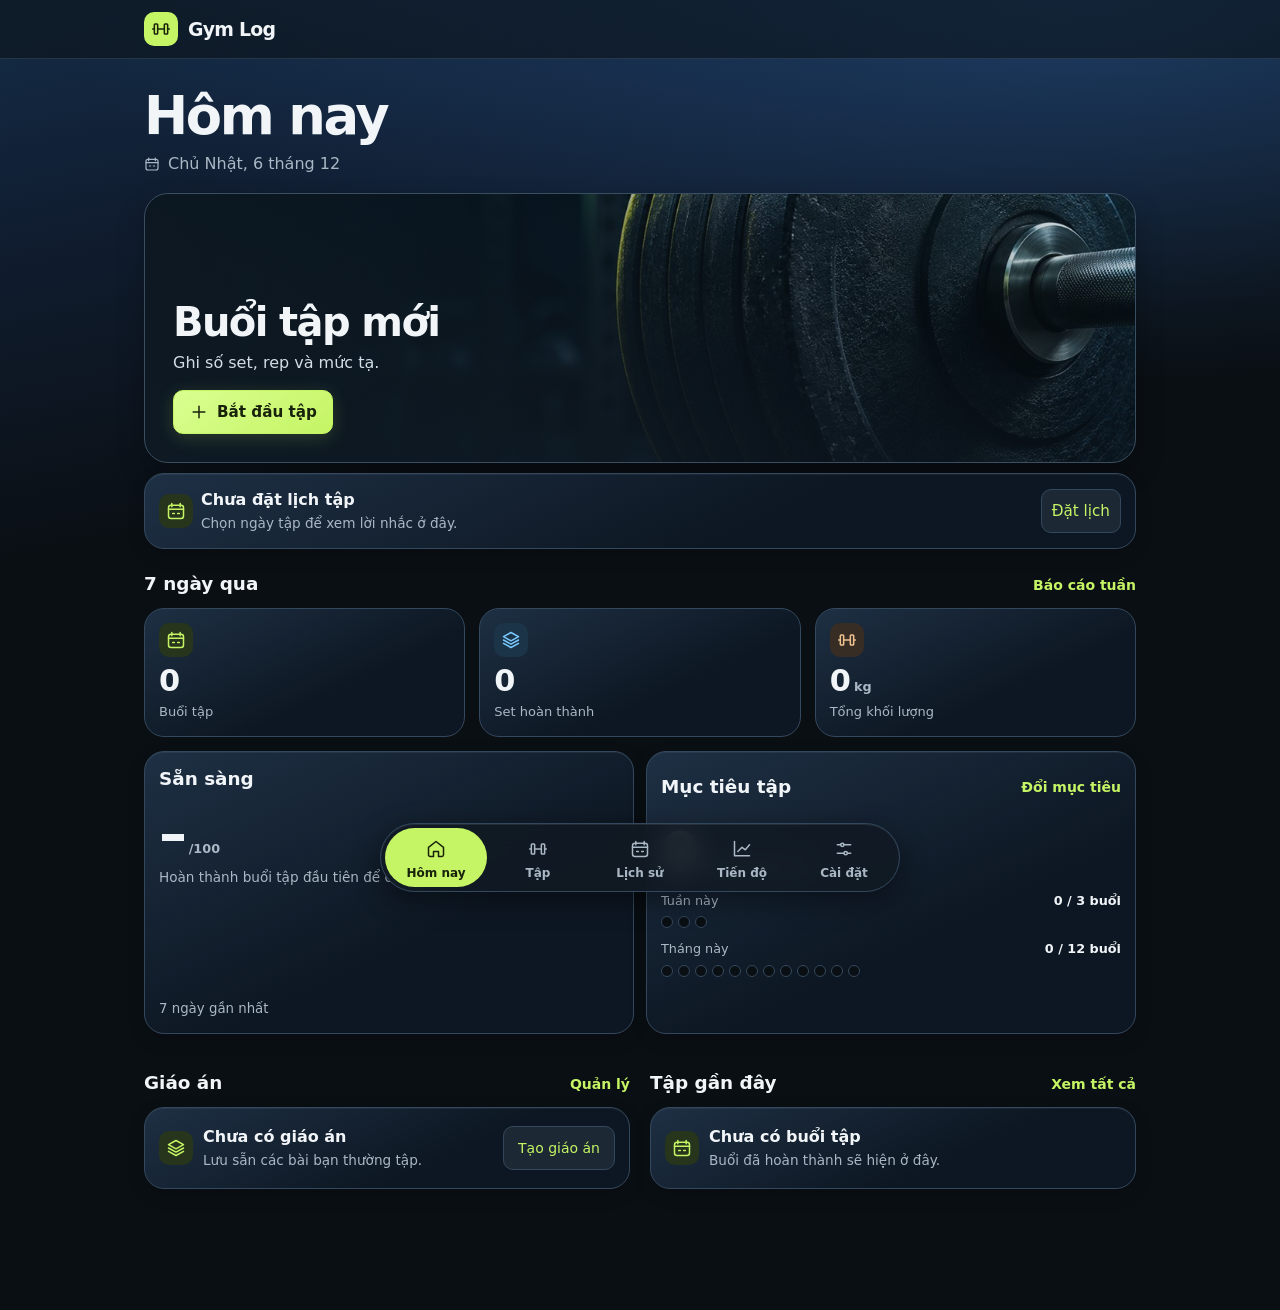
==== commit e66390d3: "ui: thêm khung chờ và chuyển cảnh nhẹ" ====
--- a/index.html
+++ b/index.html
@@ -34,6 +34,24 @@
     </div>
   </header>
   <main id="main"></main>
+  <template id="loading-home">
+    <div class="loading-view" role="status">
+      <span class="loading-label">Đang tải trang Hôm nay</span>
+      <div class="loading-line" aria-hidden="true"></div>
+      <div class="loading-block loading-hero" aria-hidden="true"></div>
+      <div class="loading-grid" aria-hidden="true"><div class="loading-block"></div><div class="loading-block"></div></div>
+    </div>
+  </template>
+  <template id="loading-progress">
+    <div class="loading-view" role="status">
+      <span class="loading-label">Đang tải trang Tiến độ</span>
+      <div class="loading-line" aria-hidden="true"></div>
+      <div class="loading-grid loading-tabs" aria-hidden="true">
+        <div class="loading-block"></div><div class="loading-block"></div><div class="loading-block"></div><div class="loading-block"></div>
+      </div>
+      <div class="loading-block loading-hero" aria-hidden="true"></div>
+    </div>
+  </template>
   <nav aria-label="Điều hướng chính">
     <a href="#/" data-r=""><span><svg aria-hidden="true"><use href="#i-home"/></svg></span>Hôm nay</a>
     <a href="#/workout" data-r="workout"><span><svg aria-hidden="true"><use href="#i-dumbbell"/></svg></span>Tập</a>
--- a/css/app.css
+++ b/css/app.css
@@ -2,7 +2,7 @@
   --bg: #0a0f14; --card: #141d27; --raised: #1c2935; --line: #34485d; --text: #f1f5f8; --muted: #aab8c5;
   --accent: #c5f464; --accent-ink: #18220b; --accent-soft: #26351c; --danger: #ff8e91; --pr: #fbbf24;
   --cool: #79c8ff;
-  --surface: linear-gradient(155deg, rgb(116 176 229 / .13), transparent 70%) rgb(20 29 39 / .88);
+  --surface: linear-gradient(155deg, rgb(127 188 255 / .15), transparent 62%) rgb(15 26 40 / .78);
   --r: 20px;
   --nav-label-line: .825rem;
   /* Biểu tượng, khoảng cách và viền chiếm 43px, cộng tối đa hai dòng nhãn. */
@@ -16,7 +16,12 @@
 }
 * { box-sizing: border-box; }
 html, body { margin: 0; background: var(--bg); color: var(--text); font: 16px/1.45 system-ui, -apple-system, "Segoe UI", Roboto, sans-serif; -webkit-tap-highlight-color: transparent; }
-body { min-height: 100vh; min-height: 100dvh; display: flex; flex-direction: column; background: radial-gradient(ellipse min(580px, 100vw) 350px at 86% 0, #1d3f69, transparent 100%) no-repeat var(--bg); }
+body {
+  min-height: 100vh; min-height: 100dvh; display: flex; flex-direction: column;
+  background:
+    radial-gradient(ellipse 80% 380px at 85% 0, rgb(48 106 176 / .4), transparent 100%) no-repeat,
+    linear-gradient(168deg, #142c47 0, #101d30 235px, var(--bg) 550px) no-repeat var(--bg);
+}
 main { flex: 1; width: 100%; max-width: 720px; margin: 0 auto; padding: 22px 16px calc(var(--nav-height) + var(--nav-bottom) + 34px); }
 main:has(.dashboard) { max-width: 1040px; }
 main:has(.resume-workout) { padding-bottom: calc(var(--rest-offset) + var(--resume-height) + 22px); }
@@ -92,6 +97,17 @@
 :is(.tier, .report-ex)[data-tier="silver"] { --tier-text: #dae4f2; --tier-line: #96a9c2; --tier-bg: #232c39; }
 :is(.tier, .report-ex)[data-tier="bronze"] { --tier-text: #ffc9a5; --tier-line: #b87956; --tier-bg: #33241f; }
 .tier[data-tier="first"] { --tier-text: #b5c9e1; --tier-line: #617c9d; --tier-bg: #1e2936; }
+
+/* Tổng kết buổi tập */
+.stats.workout-summary { grid-template-columns: repeat(2, minmax(0, 1fr)); gap: 10px; margin: 18px 0; }
+.workout-summary > div { display: grid; align-content: center; min-height: 100px; padding: 12px; background: var(--surface); }
+.workout-summary b { font-size: clamp(1.55rem, 5vw, 2.2rem); line-height: 1.15; }
+.workout-summary small { margin-top: 5px; }
+.summary-compared { color: var(--muted); font-size: .68em; }
+.summary-medal.tier { display: flex; flex-wrap: wrap; align-items: center; gap: 4px 10px; padding: 8px 10px; }
+@media (min-width: 600px) {
+  .stats.workout-summary { grid-template-columns: repeat(4, minmax(0, 1fr)); }
+}
 
 /* Huy chương */
 .stats.medals .tier[data-tier] {
@@ -136,6 +152,16 @@
 .empty-state .btn, .empty-state button { margin-top: 6px; }
 .card .row.small:has(input.tiny) { flex-wrap: wrap; }
 
+.loading-view { display: grid; gap: 12px; }
+.loading-label { position: absolute; width: 1px; height: 1px; padding: 0; overflow: hidden; clip-path: inset(50%); white-space: nowrap; }
+.loading-line, .loading-block { background: var(--card); border: 1px solid var(--line); }
+.loading-line { width: min(148px, 50%); height: 28px; border-radius: 8px; margin-block: 3px 7px; }
+.loading-block { min-height: 90px; border-radius: var(--r); }
+.loading-hero { min-height: 174px; }
+.loading-grid { display: grid; grid-template-columns: repeat(2, minmax(0, 1fr)); gap: 8px; }
+.loading-tabs { grid-template-columns: repeat(4, minmax(0, 1fr)); }
+.loading-tabs .loading-block { min-height: 44px; border-radius: 10px; }
+
 /* Hôm nay */
 .dashboard-heading h1 { margin-bottom: 7px; }
 .dashboard-heading p { display: flex; align-items: center; gap: 8px; color: var(--muted); margin: 0 0 18px; }
@@ -172,6 +198,31 @@
 .backup-reminder b, .backup-reminder small { display: block; }
 .backup-reminder small { margin-top: 2px; line-height: 1.35; }
 .backup-reminder > svg { width: 16px; height: 16px; color: var(--accent); }
+.schedule-heading h2 { display: block; margin: 0; font-size: 1rem; }
+.schedule-heading p { margin: 3px 0 0; overflow-wrap: anywhere; }
+.schedule-heading .btn { flex: none; padding-inline: 10px; color: var(--accent); }
+.schedule-reminder[data-state="due"] { border-inline-start: 3px solid var(--accent); }
+.schedule-week {
+  display: grid; grid-template-columns: repeat(7, minmax(0, 1fr)); gap: 5px;
+  margin: 12px 0 0; padding: 0; list-style: none; text-align: center;
+}
+.schedule-week li { display: grid; gap: 4px; font-size: .75rem; color: var(--muted); }
+.schedule-week i {
+  display: grid; place-items: center; min-height: 28px; border: 1px solid var(--line);
+  border-radius: 8px; background: var(--bg); font-style: normal; font-weight: 750;
+}
+.schedule-week [data-state="done"] { color: var(--accent-ink); background: var(--accent); border-color: var(--accent); }
+.schedule-week [data-state="planned"] { color: var(--cool); background: #152c42; }
+.schedule-week [data-state="missed"] { color: #ffd07c; background: #392b22; }
+.schedule-week [data-state="today"] { color: var(--accent); border-color: var(--accent); }
+.schedule-start { width: 100%; margin-top: 12px; }
+.schedule-preview { margin: -4px 0 10px; }
+.schedule-preview summary { min-height: 44px; padding-block: 11px; color: var(--muted); cursor: pointer; font-size: .85rem; }
+.schedule-examples { display: grid; gap: 8px; }
+.schedule-examples > .card { min-width: 0; margin: 0; }
+@media (min-width: 800px) {
+  .schedule-examples { grid-template-columns: repeat(3, minmax(0, 1fr)); align-items: start; }
+}
 .section-heading { margin-top: 22px; }
 .section-heading a { font-size: .875rem; font-weight: 650; white-space: nowrap; }
 .week-stats { margin-bottom: 0; gap: 8px; }
@@ -194,7 +245,7 @@
 .lift-top { display: flex; flex-wrap: wrap; align-items: baseline; gap: 4px 8px; }
 .lift-top > b, .year-total > b, .max-box > b {
   font-size: clamp(2rem, 7vw, 3.5rem); font-variant-numeric: tabular-nums;
-  line-height: 1; letter-spacing: -.05em; overflow-wrap: anywhere;
+  font-weight: 820; line-height: 1; letter-spacing: -.05em; overflow-wrap: anywhere;
 }
 .lift-card .lift-top > b { font-size: clamp(1.35rem, 5vw, 2.65rem); }
 .lift-top b small, .year-total small, .max-box small { color: var(--muted); font-size: .8rem; font-weight: 650; letter-spacing: normal; }
@@ -205,6 +256,39 @@
 .trend { display: inline-flex; padding: 2px 7px; border-radius: 999px; font-size: .75rem; font-weight: 750; line-height: 1.35; white-space: nowrap; }
 .trend.up { color: #a2efaa; background: #203a2e; }
 .trend.down { color: #ffb0b3; background: #432830; }
+.dashboard-summaries { display: grid; gap: 12px; margin-block: 14px; }
+.dashboard-summaries > .card { min-width: 0; margin: 0; }
+.summary-card h2 { margin: 0 0 14px; align-items: center; }
+.goal-settings-link { display: inline-flex; align-items: center; min-height: 44px; }
+.readiness-chart { margin: 12px 0 2px; padding: 8px 0; }
+.readiness-chart .spark { max-height: none; }
+.session-goal { margin-top: 12px; color: var(--muted); font-size: .8rem; }
+.session-goal-heading { align-items: baseline; }
+.session-goal b { color: var(--text); flex: none; }
+.session-goal[data-done] b { color: var(--accent); }
+.goal-achieved {
+  display: inline-block; margin-inline-start: 2px; padding: 2px 6px;
+  border-radius: 999px; background: var(--accent-soft); color: var(--accent);
+  font-size: .7rem; font-weight: 700;
+}
+.goal-dots { display: flex; flex-wrap: wrap; gap: 5px; margin-top: 6px; }
+.goal-dots i { width: 12px; height: 12px; border-radius: 50%; border: 1px solid var(--line); background: var(--bg); }
+.goal-dots .filled { border-color: var(--accent); background: var(--accent); }
+.settings-options > label { min-height: 44px; }
+.settings-options > label + label { margin-top: 6px; }
+.settings-options input.tiny { min-height: 44px; flex: none; }
+.schedule-settings > p { margin: 0 0 8px; }
+.schedule-option {
+  display: grid; grid-template-columns: minmax(98px, .8fr) minmax(0, 1fr);
+  align-items: center; gap: 8px; padding-block: 5px;
+}
+.schedule-option + .schedule-option { border-top: 1px solid var(--line); }
+.schedule-option label { display: flex; align-items: center; gap: 6px; min-height: 44px; cursor: pointer; }
+.schedule-option input { flex: none; margin: 0; accent-color: var(--accent); }
+.schedule-option select { min-width: 0; padding-inline: 6px; }
+@media (min-width: 560px) {
+  .dashboard-summaries { grid-template-columns: repeat(2, minmax(0, 1fr)); }
+}
 @media (min-width: 700px) {
   main { padding-inline: 24px; padding-top: 28px; }
   .site-bar { padding-inline: 24px; }
@@ -216,15 +300,35 @@
 
 /* Buổi tập */
 .top { position: sticky; top: 0; z-index: 5; background: var(--bg); padding: calc(4px + env(safe-area-inset-top)) 0 10px; border-bottom: 1px solid var(--line); }
-.set { display: grid; grid-template-columns: 22px minmax(0, 1fr) clamp(40px, 12vw, 70px) clamp(36px, 10vw, 56px) clamp(50px, 16vw, 104px) 44px; gap: 5px; align-items: center; margin: 6px 0; }
+.entry[data-muscle] { border-inline-start-width: 4px; }
+.entry > .row:first-child > b { overflow-wrap: anywhere; }
+.set { display: grid; grid-template-columns: 22px minmax(48px, 1fr) minmax(0, 4fr) 48px; gap: 5px; align-items: center; margin: 8px 0; border-radius: 10px; }
 .set.head { margin-bottom: 0; padding-block: 5px; }
-.set.head span:nth-child(n+3) { text-align: center; }
+.set-inputs-label { text-align: center; }
 .set .n { text-align: center; color: var(--muted); }
 .set .prev { font-size: .85rem; white-space: nowrap; overflow: hidden; text-overflow: ellipsis; }
-.set input { text-align: center; padding: 3px; }
-.set .rpe { min-width: 0; padding-inline: 4px; font-size: .875rem; text-overflow: ellipsis; }
-.set .check { padding: 0; min-height: 42px; font-weight: 700; }
+.set-values {
+  display: grid; grid-template-columns: minmax(0, 1.4fr) auto minmax(0, 1fr) auto 32px;
+  align-items: center; gap: 3px; min-width: 0;
+}
+.set-values :is(input, .rpe) {
+  min-width: 0; min-height: 48px; width: 100%; text-align: center; padding-inline: 0;
+  font-size: 1.0625rem; font-weight: 650; font-variant-numeric: tabular-nums;
+}
+.set-values input { appearance: textfield; }
+.set-values input::-webkit-inner-spin-button { appearance: none; margin: 0; }
+.set .rpe { appearance: none; text-overflow: clip; }
+.set-operator { color: var(--muted); font-size: .75rem; }
+@media (max-width: 360px) {
+  .set-values { grid-template-columns: minmax(0, 1.4fr) minmax(0, 1fr) 32px; }
+  .set-operator { display: none; }
+}
+.set .check { padding: 0; min-height: 48px; font-size: 1.125rem; font-weight: 700; }
 .set .check:active { filter: brightness(.85); }
+.entry > :nth-child(1 of .set[data-si]:not(.done)) { background: var(--accent-soft); outline: 1px solid var(--accent); outline-offset: 3px; }
+.entry > :nth-child(1 of .set[data-si]:not(.done)) :is(.n, .check) { color: var(--accent); }
+.entry > :nth-child(1 of .set[data-si]:not(.done)) .check { border-color: var(--accent); }
+.set.done:not(:focus-within) > :not(.pr) { opacity: .82; }
 .set.done :is(input, .rpe) { border-color: transparent; background: var(--accent-soft); }
 .set.done .check { background: var(--accent); color: var(--accent-ink); border-color: var(--accent); }
 .set.done .check.pr { background: var(--pr); border-color: var(--pr); }
@@ -245,10 +349,21 @@
 }
 
 /* Đồng hồ nghỉ */
-.rest-bar { display: none; position: sticky; bottom: var(--rest-bar-bottom, var(--rest-offset)); width: min(608px, calc(100% - 32px)); margin-inline: auto; gap: 6px; align-items: center; background: var(--raised); border: 1px solid var(--accent); border-radius: 14px; padding: 8px; z-index: 20; }
+.rest-bar { --rest-color: var(--accent); display: none; position: sticky; bottom: var(--rest-bar-bottom, var(--rest-offset)); width: min(608px, calc(100% - 32px)); margin-inline: auto; gap: 6px; align-items: center; background: var(--raised); border: 1px solid var(--rest-color); border-radius: 14px; padding: 8px; z-index: 20; }
 .rest-bar.show { display: flex; }
-.rest-bar button { padding-inline: clamp(6px, 2.5vw, 14px); }
-.rest-time { flex: 1; text-align: center; font-size: 1.3rem; font-weight: 700; font-variant-numeric: tabular-nums; }
+.rest-bar[data-warn="true"] { --rest-color: var(--pr); }
+.rest-bar button { flex: none; padding-inline: clamp(6px, 2.5vw, 14px); }
+.rest-clock { display: flex; flex: 1; align-items: center; justify-content: center; gap: 5px; min-width: 0; color: var(--rest-color); }
+.rest-ring { display: block; flex: none; width: clamp(28px, 9vw, 36px); aspect-ratio: 1; fill: none; stroke-width: 3; }
+.rest-ring-track { stroke: var(--line); }
+.rest-ring-progress { stroke: currentColor; stroke-dasharray: var(--rest-progress, 0) 100; }
+.rest-ring-hands { stroke: currentColor; stroke-width: 2; stroke-linecap: round; stroke-linejoin: round; }
+.rest-time { text-align: center; font-size: clamp(.875rem, 4vw, 1.25rem); font-weight: 700; font-variant-numeric: tabular-nums; }
+@media (max-width: 360px) {
+  .rest-bar { padding-inline: 6px; gap: 4px; }
+  .rest-bar button { padding-inline: 6px; }
+  .rest-clock { gap: 4px; }
+}
 
 /* Nav */
 nav { position: fixed; inset: auto 8px var(--nav-bottom); width: min(520px, calc(100% - 16px)); min-height: var(--nav-height); margin-inline: auto; padding: 4px; display: flex; justify-content: center; background: #111a23; border: 1px solid var(--line); border-radius: 999px; box-shadow: 0 8px 28px rgb(0 0 0 / .44), inset 0 1px rgb(211 231 255 / .09); z-index: 10; }
@@ -278,11 +393,14 @@
 .year-nav > b { text-align: center; color: var(--cool); font-variant-numeric: tabular-nums; }
 .year-nav button { width: 44px; min-height: 44px; font-size: 1.45rem; line-height: 1; }
 .year-total { margin-block: 8px 14px; text-align: center; }
+.year-muscle-days { margin-bottom: 14px; }
+.year-muscle-days .legend { justify-content: center; padding-top: 0; }
 .year-grid { display: block; max-width: 220px; margin-inline: auto; color: var(--text); }
 .year-grid .off { fill: #2b3b50; }
 .year-grid .future { fill: #203044; }
 :is(.year-grid, .chart.bars) rect[data-muscle] { fill: var(--muscle); }
 .volume-card h2 { margin-top: 0; }
+.strength-total [data-strength-total-chart] { margin-top: 10px; }
 .legend { flex-wrap: wrap; padding: 10px 0 0; overflow: visible; }
 .legend:empty { padding: 0; }
 .legend-chip {
@@ -300,10 +418,12 @@
 .range .chip { min-height: 38px; }
 @media (min-width: 620px) {
   .progress-overview { grid-template-columns: minmax(0, .9fr) minmax(0, 1.1fr); }
+  .year-card { grid-row: span 2; }
 }
 
 /* Biểu đồ */
 .chart { width: 100%; height: auto; display: block; border-radius: 12px; background: linear-gradient(155deg, rgb(74 149 205 / .14), transparent 76%); }
+.chart.has-area { background: linear-gradient(180deg, rgb(74 149 205 / .10), rgb(9 17 28 / .38)); }
 .chart path.line { fill: none; stroke: var(--cool); stroke-width: 2.5; stroke-linejoin: round; stroke-linecap: round; filter: drop-shadow(0 0 3px rgb(121 200 255 / .46)); }
 .chart circle { fill: var(--cool); stroke: var(--card); stroke-width: 1.25; }
 .chart circle:last-of-type { fill: var(--text); stroke: var(--cool); }
@@ -357,14 +477,16 @@
 
 /* Phản hồi khi tập và chuyển màn hình */
 @media (prefers-reduced-motion: no-preference) {
-  main > h1, .dashboard-heading, .workout-hero:not(:has(.resume-workout)) { animation: screen-in .24s ease-out both; }
+  main > :nth-child(-n+8):not(.loading-view, :has(.resume-workout)) { animation: screen-in .22s ease-out; }
+  .loading-view { animation: loading-in .14s .12s ease-out backwards; }
   .year-grid rect[data-muscle] { animation: chart-in .26s ease-out backwards; animation-delay: calc(var(--i) * .55ms); }
   .chart.bars .bar { animation: chart-in .3s ease-out backwards; animation-delay: calc(var(--i) * 24ms); }
   .modal { animation: shade-in .18s ease-out both; }
   .sheet { animation: sheet-in .24s ease-out both; }
   .rest-bar.show { animation: rest-in .2s ease-out both; }
-  .set .check { transition: scale .15s ease-out, background-color .15s ease-out, filter .15s ease-out; }
-  .set .check:active { scale: .9; }
+  .rest-ring-progress { transition: stroke-dasharray .2s linear; }
+  .summary-medal { animation: medal-reveal .45s .22s ease-out backwards; }
+  .set .check { transition: background-color .15s ease-out, filter .15s ease-out; }
   .set.celebrate[data-celebrate] { animation: set-celebration .85s ease-out both; }
   .set.celebrate[data-celebrate]::after {
     content: "";
@@ -381,9 +503,11 @@
 @keyframes screen-in {
   from { opacity: .65; translate: 0 5px; }
 }
+@keyframes loading-in { from { opacity: 0; } }
 @keyframes shade-in { from { background-color: transparent; } }
 @keyframes sheet-in { from { translate: 0 24px; opacity: .8; } }
 @keyframes rest-in { from { translate: 0 8px; opacity: .65; } }
+@keyframes medal-reveal { from { opacity: 0; translate: 0 6px; } }
 @keyframes set-celebration {
   35% { scale: var(--burst-scale); }
   to { box-shadow: 0 0 0 1px var(--burst); }
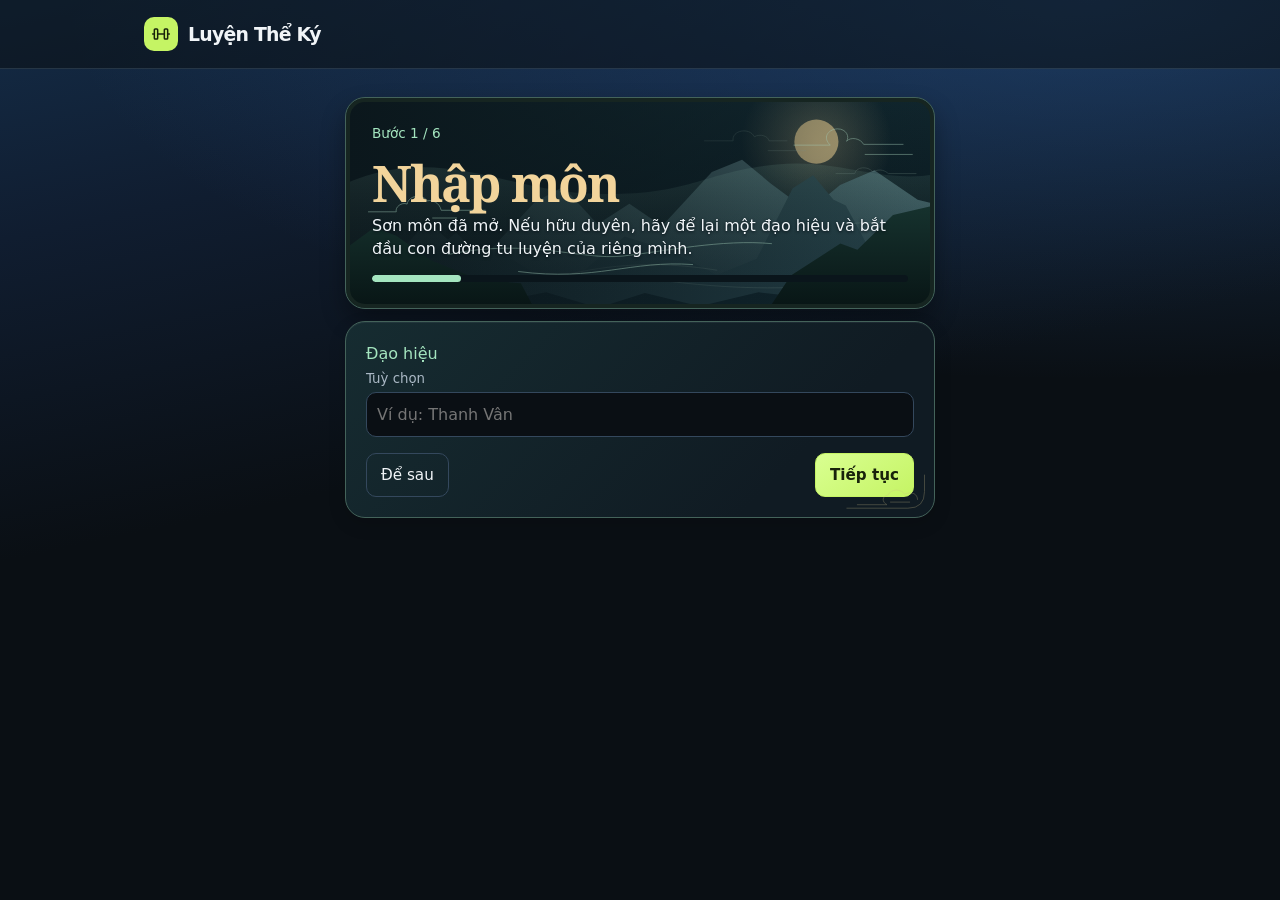
==== commit 552cb392: "ui: hoàn thiện giao diện Luyện Thể Ký bước 2" ====
--- a/index.html
+++ b/index.html
@@ -7,8 +7,8 @@
   <meta name="apple-mobile-web-app-capable" content="yes">
   <meta name="mobile-web-app-capable" content="yes">
   <meta name="apple-mobile-web-app-status-bar-style" content="black-translucent">
-  <meta name="apple-mobile-web-app-title" content="Gym">
-  <title>Gym Log</title>
+  <meta name="apple-mobile-web-app-title" content="Luyện Thể">
+  <title>Luyện Thể Ký</title>
   <link rel="manifest" href="manifest.webmanifest">
   <link rel="icon" href="icons/icon.svg" type="image/svg+xml">
   <link rel="apple-touch-icon" href="icons/icon-192.png">
@@ -27,24 +27,25 @@
     <symbol id="i-backup" viewBox="0 0 24 24"><path d="M12 3v11m-4-4 4 4 4-4M4 15v4a2 2 0 0 0 2 2h12a2 2 0 0 0 2-2v-4"/></symbol>
     <symbol id="i-chevron" viewBox="0 0 24 24"><path d="m9 6 6 6-6 6"/></symbol>
     <symbol id="i-undo" viewBox="0 0 24 24"><path d="M3 5v6h6m-6 0 3-3a8 8 0 1 1 2 12"/></symbol>
+    <symbol id="i-medal" viewBox="0 0 24 24"><circle cx="12" cy="15" r="6"/><path d="m6 3 3 7m9-7-3 7m-9-7h12m-8 12 1.4 1.4L14 14"/></symbol>
   </svg>
   <header class="site-header">
     <div class="site-bar">
-      <a class="brand" href="#/"><span class="brand-mark"><svg aria-hidden="true"><use href="#i-dumbbell"/></svg></span>Gym Log</a>
+      <a class="brand" href="#/"><span class="brand-mark"><svg aria-hidden="true"><use href="#i-dumbbell"/></svg></span>Luyện Thể Ký</a>
     </div>
   </header>
   <main id="main"></main>
   <template id="loading-home">
     <div class="loading-view" role="status">
-      <span class="loading-label">Đang tải trang Hôm nay</span>
+      <span class="loading-label">Đang tải Động phủ</span>
       <div class="loading-line" aria-hidden="true"></div>
       <div class="loading-block loading-hero" aria-hidden="true"></div>
       <div class="loading-grid" aria-hidden="true"><div class="loading-block"></div><div class="loading-block"></div></div>
     </div>
   </template>
-  <template id="loading-progress">
+  <template id="loading-tang-thu">
     <div class="loading-view" role="status">
-      <span class="loading-label">Đang tải trang Tiến độ</span>
+      <span class="loading-label">Đang tải Tàng thư</span>
       <div class="loading-line" aria-hidden="true"></div>
       <div class="loading-grid loading-tabs" aria-hidden="true">
         <div class="loading-block"></div><div class="loading-block"></div><div class="loading-block"></div><div class="loading-block"></div>
@@ -52,13 +53,7 @@
       <div class="loading-block loading-hero" aria-hidden="true"></div>
     </div>
   </template>
-  <nav aria-label="Điều hướng chính">
-    <a href="#/" data-r=""><span><svg aria-hidden="true"><use href="#i-home"/></svg></span>Hôm nay</a>
-    <a href="#/workout" data-r="workout"><span><svg aria-hidden="true"><use href="#i-dumbbell"/></svg></span>Tập</a>
-    <a href="#/history" data-r="history"><span><svg aria-hidden="true"><use href="#i-calendar"/></svg></span>Lịch sử</a>
-    <a href="#/progress" data-r="progress"><span><svg aria-hidden="true"><use href="#i-trend"/></svg></span>Tiến độ</a>
-    <a href="#/settings" data-r="settings"><span><svg aria-hidden="true"><use href="#i-settings"/></svg></span>Cài đặt</a>
-  </nav>
+  <nav class="site-nav" aria-label="Điều hướng chính"></nav>
   <script type="module" src="js/app.js"></script>
 </body>
 </html>
--- a/css/app.css
+++ b/css/app.css
@@ -1,4 +1,12 @@
+@font-face {
+  font-family: "Noto Serif VI";
+  src: url("../assets/fonts/noto-serif-vi-bold.woff2") format("woff2");
+  font-weight: 700;
+  font-display: swap;
+}
+
 :root {
+  --cultivation-serif: "Noto Serif VI", Cambria, "Times New Roman", serif;
   --bg: #0a0f14; --card: #141d27; --raised: #1c2935; --line: #34485d; --text: #f1f5f8; --muted: #aab8c5;
   --accent: #c5f464; --accent-ink: #18220b; --accent-soft: #26351c; --danger: #ff8e91; --pr: #fbbf24;
   --cool: #79c8ff;
@@ -11,7 +19,7 @@
   --rest-offset: calc(var(--nav-height) + var(--nav-bottom) + 12px);
   --resume-height: 48px;
   --brand-size: 34px; --brand-line: 1.75rem; --header-pad: 12px;
-  --header-height: calc(max(var(--brand-size), var(--brand-line)) + 2 * var(--header-pad) + 1px + env(safe-area-inset-top));
+  --header-height: calc(max(44px, var(--brand-size), var(--brand-line)) + 2 * var(--header-pad) + 1px + env(safe-area-inset-top));
   color-scheme: dark;
 }
 * { box-sizing: border-box; }
@@ -39,6 +47,7 @@
 .error { color: var(--danger); }
 
 .card { display: block; background: var(--surface); border: 1px solid var(--line); border-radius: var(--r); padding: 14px; margin: 10px 0; color: inherit; box-shadow: inset 0 1px rgb(211 231 255 / .06), 0 6px 18px rgb(0 0 0 / .14); }
+a.card { min-height: 44px; }
 a.card:hover, a.card:active { background: var(--raised); }
 .card[data-muscle] { border-inline-start: 3px solid var(--muscle, var(--cool)); }
 [data-muscle="chest"] { --muscle: #ff8f91; }
@@ -54,19 +63,22 @@
 .grow { flex: 1; min-width: 0; }
 .wide { width: 100%; margin: 10px 0; }
 
-button, .btn { font: inherit; font-size: .95rem; border: 1px solid var(--line); background: var(--raised); color: var(--text); border-radius: 10px; padding: 10px 14px; min-height: 44px; cursor: pointer; display: inline-flex; align-items: center; justify-content: center; gap: 8px; text-align: center; }
+button, .btn { font: inherit; font-size: .95rem; border: 1px solid var(--line); background: var(--raised); color: var(--text); border-radius: 10px; padding: 10px 14px; min-width: 44px; min-height: 44px; cursor: pointer; display: inline-flex; align-items: center; justify-content: center; gap: 8px; text-align: center; }
 button:disabled { opacity: .45; cursor: default; }
 .primary { background: linear-gradient(145deg, #d9ff91, var(--accent)); color: var(--accent-ink); border-color: var(--accent); font-weight: 750; }
 @media (hover: hover) {
   button:not(:disabled):hover, .btn:hover { filter: brightness(1.13); }
 }
+:is(button, a[href], label.btn, label:has(input[type=checkbox])) { touch-action: manipulation; }
+:is(button:enabled, a[href], label.btn, label:has(input[type=checkbox])):active { filter: brightness(1.25); }
+main > a:not(.card, .btn), .section-heading a { display: inline-flex; align-items: center; min-width: 44px; min-height: 44px; }
 .ghost { background: transparent; }
 .danger { color: var(--danger); }
-.icon { padding: 6px 10px; min-height: 36px; }
+.icon { padding: 6px 10px; }
 
 input, select, textarea { font: inherit; background: var(--bg); color: var(--text); border: 1px solid var(--line); border-radius: 10px; padding: 10px; min-height: 44px; width: 100%; }
 input[type=checkbox] { width: 22px; min-height: 22px; accent-color: var(--accent); }
-input.tiny { width: 64px; padding: 6px; min-height: 34px; text-align: center; }
+input.tiny { width: 64px; padding: 6px; text-align: center; }
 textarea { min-height: 80px; margin-top: 8px; }
 .title-input { font-size: 1.3rem; font-weight: 700; border-color: transparent; background: transparent; padding-left: 0; }
 .title-input:focus { border-color: var(--line); padding-left: 10px; }
@@ -93,9 +105,9 @@
   background: var(--tier-bg, var(--bg));
   overflow-wrap: anywhere;
 }
-:is(.tier, .report-ex)[data-tier="gold"] { --tier-text: #ffe099; --tier-line: #d9a732; --tier-bg: #322819; }
-:is(.tier, .report-ex)[data-tier="silver"] { --tier-text: #dae4f2; --tier-line: #96a9c2; --tier-bg: #232c39; }
-:is(.tier, .report-ex)[data-tier="bronze"] { --tier-text: #ffc9a5; --tier-line: #b87956; --tier-bg: #33241f; }
+:is(.tier, .report-ex, .report-pham > span)[data-tier="gold"] { --tier-text: #ffe099; --tier-line: #d9a732; --tier-bg: #322819; }
+:is(.tier, .report-ex, .report-pham > span)[data-tier="silver"] { --tier-text: #b9efd2; --tier-line: #79bfaa; --tier-bg: #1c352f; }
+:is(.tier, .report-ex, .report-pham > span)[data-tier="bronze"] { --tier-text: #ffc9a5; --tier-line: #b87956; --tier-bg: #33241f; }
 .tier[data-tier="first"] { --tier-text: #b5c9e1; --tier-line: #617c9d; --tier-bg: #1e2936; }
 
 /* Tổng kết buổi tập */
@@ -109,7 +121,33 @@
   .stats.workout-summary { grid-template-columns: repeat(4, minmax(0, 1fr)); }
 }
 
-/* Huy chương */
+/* Công đức bạ */
+.gloss { color: var(--muted); font-size: .82rem; }
+.pham-seal {
+  display: inline-grid; width: 1em; height: 1em; place-items: center; vertical-align: -.15em; flex: none;
+  border-radius: 29%; border: 1px solid var(--tier-line, currentColor);
+  background: linear-gradient(145deg, var(--tier-line, currentColor), var(--tier-bg, var(--bg)));
+  box-shadow: inset 0 0 0 2px var(--tier-bg, var(--bg)); transform: rotate(-8deg);
+}
+.pham-seal::after { content: ""; width: 38%; aspect-ratio: 1; border: 1px solid currentColor; transform: rotate(45deg); }
+.stats.medals .pham-seal { font-size: 1.75rem; margin-bottom: 7px; }
+.stats.medals strong { font-size: .86rem; }
+.stats.medals .gloss { margin-top: 4px; font-size: .72rem; }
+.stats.streaks .streak strong { display: block; color: var(--accent); margin-bottom: 5px; }
+.stats.streaks .streak b small { display: inline; color: inherit; }
+.streak-multiplier::before { content: "×"; }
+.stone-marker {
+  display: grid; flex: 0 0 auto; min-width: 70px; align-content: center; justify-items: center; gap: 1px;
+  padding: 8px 6px; border: 1px solid #7c8884; border-radius: 13px 13px 3px 3px;
+  color: #e5ddc5; background: linear-gradient(130deg, #50605b, #242e2d);
+  box-shadow: inset 0 0 0 3px #35423f; text-align: center;
+}
+.stone-marker b { font: 700 1rem var(--cultivation-serif); }
+.stone-marker small { font-size: .73rem; }
+.ledger-summary .gloss { display: block; margin-top: 3px; }
+.ledger-summary h3 { margin-bottom: 5px; }
+.ledger-summary ul { margin: 0 0 8px; padding-inline-start: 1.2em; }
+.ledger-summary .btn { margin-top: 8px; }
 .stats.medals .tier[data-tier] {
   display: grid;
   align-content: start;
@@ -127,7 +165,6 @@
 .stats.streaks small { display: block; line-height: 1.3; }
 .stats.streaks .streak b { color: var(--accent); }
 .card.milestone, a.card.medal-row { gap: 12px; overflow-wrap: anywhere; }
-.card.milestone > b { color: var(--accent); font-variant-numeric: tabular-nums; white-space: nowrap; }
 a.card.medal-row .tier.small { display: table; margin: 4px 0 0; padding: 3px 7px; }
 .medal-meta { display: grid; gap: 5px; justify-items: end; align-self: flex-start; white-space: nowrap; }
 .medal-fresh { display: inline-flex; align-items: center; gap: 4px; padding: 1px 6px; border: 1px solid currentColor; border-radius: 999px; font-size: .73rem; font-weight: 750; }
@@ -143,11 +180,21 @@
 .brand svg, nav svg, .dashboard-icon, .tile-icon svg { display: block; width: 20px; height: 20px; fill: none; stroke: currentColor; stroke-width: 1.8; stroke-linecap: round; stroke-linejoin: round; flex: none; }
 .site-header { padding-top: env(safe-area-inset-top); border-bottom: 1px solid rgb(154 190 221 / .17); background: rgb(10 15 20 / .54); }
 .site-bar { display: flex; max-width: 1040px; margin: auto; padding: var(--header-pad) 16px; }
-.brand { display: inline-flex; align-items: center; gap: 10px; font-size: 1.18rem; font-weight: 780; line-height: var(--brand-line); letter-spacing: -.04em; color: var(--text); }
+.brand { display: inline-flex; align-items: center; gap: 10px; min-height: 44px; font-size: 1.18rem; font-weight: 780; line-height: var(--brand-line); letter-spacing: -.04em; color: var(--text); }
 .brand-mark, .tile-icon { display: grid; place-items: center; width: var(--brand-size); height: var(--brand-size); border-radius: 10px; color: var(--accent); background: var(--accent-soft); flex: none; }
 .brand-mark { color: var(--accent-ink); background: var(--accent); }
 .empty-state { display: grid; justify-items: center; gap: 8px; padding: 28px 16px; text-align: center; }
 .empty-state .tile-icon { width: 44px; height: 44px; }
+.empty-state .empty-illustration {
+  --illustration-color: var(--cool);
+  width: 68px; height: 68px; margin-bottom: 6px; border: 1px solid var(--line); border-radius: 24px;
+  color: var(--illustration-color);
+  background: radial-gradient(circle, color-mix(in srgb, var(--illustration-color) 20%, transparent), transparent 75%), var(--card);
+  box-shadow: inset 0 0 0 5px var(--bg);
+}
+.empty-illustration svg { width: 30px; height: 30px; stroke-width: 1.5; }
+.empty-state .empty-illustration.is-template { --illustration-color: var(--accent); }
+.empty-state .empty-illustration.is-medal { --illustration-color: var(--pr); }
 .empty-state h2, .empty-state p { margin: 0; }
 .empty-state .btn, .empty-state button { margin-top: 6px; }
 .card .row.small:has(input.tiny) { flex-wrap: wrap; }
@@ -216,13 +263,6 @@
 .schedule-week [data-state="missed"] { color: #ffd07c; background: #392b22; }
 .schedule-week [data-state="today"] { color: var(--accent); border-color: var(--accent); }
 .schedule-start { width: 100%; margin-top: 12px; }
-.schedule-preview { margin: -4px 0 10px; }
-.schedule-preview summary { min-height: 44px; padding-block: 11px; color: var(--muted); cursor: pointer; font-size: .85rem; }
-.schedule-examples { display: grid; gap: 8px; }
-.schedule-examples > .card { min-width: 0; margin: 0; }
-@media (min-width: 800px) {
-  .schedule-examples { grid-template-columns: repeat(3, minmax(0, 1fr)); align-items: start; }
-}
 .section-heading { margin-top: 22px; }
 .section-heading a { font-size: .875rem; font-weight: 650; white-space: nowrap; }
 .week-stats { margin-bottom: 0; gap: 8px; }
@@ -259,7 +299,6 @@
 .dashboard-summaries { display: grid; gap: 12px; margin-block: 14px; }
 .dashboard-summaries > .card { min-width: 0; margin: 0; }
 .summary-card h2 { margin: 0 0 14px; align-items: center; }
-.goal-settings-link { display: inline-flex; align-items: center; min-height: 44px; }
 .readiness-chart { margin: 12px 0 2px; padding: 8px 0; }
 .readiness-chart .spark { max-height: none; }
 .session-goal { margin-top: 12px; color: var(--muted); font-size: .8rem; }
@@ -276,7 +315,7 @@
 .goal-dots .filled { border-color: var(--accent); background: var(--accent); }
 .settings-options > label { min-height: 44px; }
 .settings-options > label + label { margin-top: 6px; }
-.settings-options input.tiny { min-height: 44px; flex: none; }
+.settings-options input.tiny { flex: none; }
 .schedule-settings > p { margin: 0 0 8px; }
 .schedule-option {
   display: grid; grid-template-columns: minmax(98px, .8fr) minmax(0, 1fr);
@@ -379,13 +418,46 @@
 /* Modal chọn bài */
 .modal { position: fixed; inset: 0; background: rgba(0, 0, 0, .6); z-index: 30; display: flex; align-items: flex-end; justify-content: center; }
 .sheet { background: var(--surface); width: 100%; max-width: 640px; height: 88vh; height: 88dvh; border: 1px solid var(--line); border-radius: 24px 24px 0 0; padding: 14px 16px calc(14px + env(safe-area-inset-bottom)); display: flex; flex-direction: column; }
+.pick-lock { display: flex; flex-wrap: wrap; align-items: center; justify-content: space-between; gap: 0 10px; margin: 8px 0 0; padding: 0 9px; border: 1px solid #466458; border-inline-start: 3px solid #97dbad; border-radius: 10px; background: #172d29; }
+.pick-lock > span { padding-block: 6px; }
+.pick-lock a { display: inline-flex; align-items: center; min-height: 44px; gap: 3px; color: #b4ebc4; font-weight: 700; }
+.pick-lock a svg { width: 16px; height: 16px; }
 .pick-list { flex: 1; overflow-y: auto; margin-top: 6px; }
 .item { width: 100%; justify-content: space-between; margin: 4px 0; text-align: left; }
 .chips { display: flex; gap: 6px; overflow-x: auto; padding: 8px 0; }
 .chip { flex: none; min-height: 34px; padding: 4px 12px; border-radius: 999px; font-size: .85rem; }
+button.chip { min-height: 44px; }
 .chip.on, .tabs .on { background: var(--accent); color: var(--accent-ink); border-color: var(--accent); }
 .tabs { display: grid; grid-template-columns: repeat(4, minmax(0, 1fr)); gap: 4px; padding: 4px; margin-bottom: 12px; background: var(--surface); border: 1px solid var(--line); border-radius: 16px; }
 .tabs button { min-width: 0; padding: 6px 3px; font-size: clamp(.75rem, 3.15vw, .95rem); line-height: 1.15; overflow-wrap: anywhere; }
+.section-masthead {
+  display: flex; align-items: center; gap: 11px; margin-bottom: 12px; padding-block: 4px 10px;
+  border-bottom: 1px solid #3e574f;
+}
+.section-masthead h1, .dashboard-heading h1 { font-family: var(--cultivation-serif); font-weight: 700; color: #f2d49b; }
+.section-masthead h1 { margin: 0; }
+.section-tabs { grid-template-columns: none; grid-auto-columns: minmax(0, 1fr); grid-auto-flow: column; }
+.section-tabs a {
+  display: grid; place-items: center; min-height: 44px; min-width: 0; padding: 4px 2px; text-align: center;
+  font-size: clamp(.75rem, 3.3vw, .95rem); line-height: 1.15; border-radius: 11px;
+}
+.sanctum-cultivation { margin-top: 15px; }
+.sanctum-cultivation .cultivation-navigation { justify-content: flex-end; }
+.sanctum-cultivation .cultivation-cover { align-content: end; min-height: clamp(210px, 64vw, 320px); }
+.sanctum-cultivation .cultivation-cover-heading:empty { display: none; }
+.plan-overview h2, .library-group ul { margin: 0 0 8px; }
+.plan-week, .plan-meridians { list-style: none; margin: 0 0 10px; padding: 0; }
+.plan-week { display: grid; grid-template-columns: repeat(auto-fit, minmax(72px, 1fr)); gap: 5px; }
+.plan-week li { display: grid; align-content: start; gap: 2px; padding: 6px; border: 1px solid var(--line); border-radius: 8px; color: var(--muted); overflow-wrap: anywhere; }
+.plan-week .scheduled { background: var(--accent-soft); color: var(--text); }
+.plan-week .scheduled b, .plan-meridians b { color: var(--accent); }
+.plan-meridians li { display: grid; grid-template-columns: 76px minmax(0, 1fr); gap: 7px; padding: 6px 0; border-bottom: 1px solid var(--line); }
+.plan-meridians li b { color: var(--muscle); }
+.plan-meridians span { color: var(--muted); font-size: .875rem; }
+.library-group { padding-block: 0 3px; }
+.library-group summary { min-height: 44px; padding-block: 10px; font-weight: 700; cursor: pointer; }
+.library-group ul { padding-inline-start: 1.18em; }
+.library-group li { padding-block: 4px; }
 
 /* Tổng quan sức mạnh */
 .progress-overview { display: grid; gap: 12px; align-items: start; }
@@ -415,7 +487,6 @@
 }
 .max-box > b { color: var(--cool); }
 .range { flex-wrap: wrap; padding-block: 2px 6px; }
-.range .chip { min-height: 38px; }
 @media (min-width: 620px) {
   .progress-overview { grid-template-columns: minmax(0, .9fr) minmax(0, 1.1fr); }
   .year-card { grid-row: span 2; }
@@ -435,7 +506,7 @@
 
 /* Báo cáo tuần */
 .report-top { gap: 10px; padding-bottom: 12px; text-align: center; }
-.report-top h1 { margin: 0; font-size: clamp(1.6rem, 5vw, 2.5rem); }
+.report-top h2 { margin: 0; font-size: clamp(1.15rem, 4vw, 1.55rem); }
 .report-top p { margin: 4px 0 0; color: var(--cool); font-size: .9rem; font-variant-numeric: tabular-nums; }
 .report-top button { width: 44px; min-height: 44px; flex: none; background: var(--card); font-size: 1.6rem; line-height: 1; }
 .report-stats { margin-block: 14px; }
@@ -446,6 +517,8 @@
 .report-summary .row { padding-block: 9px; align-items: baseline; }
 .report-summary .row + .row { border-top: 1px solid var(--line); }
 .report-summary .row > b { text-align: end; font-variant-numeric: tabular-nums; }
+.report-pham { display: flex; flex-wrap: wrap; gap: 5px; padding-block: 6px; }
+.report-pham > span { display: inline-flex; align-items: center; gap: 4px; padding: 4px 7px; border-radius: 6px; background: var(--tier-bg); color: var(--tier-text); font-size: .77rem; }
 .report-ex { border-inline-start: 3px solid var(--tier-line, var(--line)); }
 .report-ex :is(.grow, .muted), .report-day .grow { overflow-wrap: anywhere; }
 .report-ex > .row { margin-bottom: 4px; }
@@ -475,9 +548,296 @@
 
 .toast { position: fixed; top: calc(var(--header-height) + 8px); inset-inline: 12px; width: fit-content; max-width: min(32rem, calc(100% - 24px)); margin-inline: auto; background: #24303a; border: 1px solid var(--line); padding: 10px 14px; border-radius: 10px; z-index: 50; overflow-wrap: anywhere; pointer-events: none; box-shadow: 0 6px 20px rgba(0,0,0,.4); }
 
+/* Động phủ */
+.cultivation, .breakthrough-modal {
+  --jade: #a4e5bf; --gold: #f2d49b; --ink-line: #44635a;
+  --mountains: linear-gradient(90deg, #0b171c 0%, rgb(11 23 28 / .62) 44%, transparent 100%), url("../assets/cultivation-mountains.svg");
+  --mist: url("../assets/cultivation-mist.svg");
+  --cloud-corner: url("data:image/svg+xml,%3Csvg xmlns='http://www.w3.org/2000/svg' viewBox='0 0 94 42'%3E%3Cpath d='M1 39h70q19 0 19-19V1M13 35h34c-6-3-6-10 1-11 4-8 16-7 19-1 9-4 15 0 15 6M51 32h22' fill='none' stroke='%23cbbd89' stroke-linecap='round'/%3E%3C/svg%3E");
+}
+.cultivation-back { display: inline-flex; align-items: center; min-width: 44px; min-height: 44px; color: var(--jade); }
+.cultivation h1, .cultivation h2, .cultivation h3 { font-family: var(--cultivation-serif); font-weight: 700; }
+.cultivation h2 { color: var(--gold); }
+.cultivation-cover {
+  position: relative; isolation: isolate; overflow: hidden; display: grid; align-content: space-between; gap: 28px;
+  min-height: clamp(295px, 86vw, 390px); padding: clamp(16px, 5vw, 30px);
+  background: var(--mountains) center / cover #12282e; border: 1px solid var(--ink-line); border-radius: var(--r);
+  box-shadow: 0 12px 34px #0006, inset 0 0 0 5px #142322;
+}
+.cultivation-mist { position: absolute; z-index: -2; inset: 22% -10% -5%; background: var(--mist) center bottom / cover no-repeat; pointer-events: none; }
+.cultivation-guardian { position: absolute; z-index: -1; width: min(70%, 320px); height: auto; right: -2%; bottom: 6%; pointer-events: none; }
+.cultivation-cover-heading, .cultivation-section-heading { display: flex; flex-wrap: wrap; justify-content: space-between; align-items: center; gap: 6px 12px; }
+.cultivation-cover h1 { margin: 0; font-size: clamp(2.55rem, 9vw, 4.8rem); line-height: .98; color: var(--gold); text-shadow: 0 2px 18px #080f11; }
+:is(.cultivation-sample, .cultivation-data-badge) { padding: 3px 8px; border: 1px solid var(--ink-line); border-radius: 999px; font-size: .75rem; color: var(--gold); background: #0b1a20; }
+.cultivation-rank { display: flex; align-items: center; justify-self: start; gap: 12px; padding: 8px 12px 8px 8px; border-radius: 14px; background: rgb(9 20 22 / .84); }
+.cultivation-rank h2 { margin: 0 0 2px; font-size: 1rem; }
+.cultivation-rank strong { display: block; font-size: clamp(1.05rem, 4vw, 1.35rem); }
+.cultivation-seal {
+  --seal-font: 1rem;
+  --seal: #8e433a; --seal-edge: #f5b59b; --seal-mark: repeating-linear-gradient(0deg, transparent 0 5px, #fff2 6px 7px);
+  display: grid; place-items: center; width: 60px; aspect-ratio: 1; flex: none; padding: 5px;
+  border: 1px solid var(--seal-edge); border-radius: 7px; box-shadow: inset 0 0 0 3px var(--seal), inset 0 0 0 4px var(--seal-edge);
+  background: var(--seal-mark), var(--seal); color: #fff1e6; text-align: center;
+  font: 700 var(--seal-font)/1.16 var(--cultivation-serif); overflow-wrap: normal; word-break: normal; hyphens: none;
+}
+.cultivation-seal[data-realm="1"] { --seal: #8c3539; --seal-edge: #f2a69e; --seal-mark: repeating-linear-gradient(38deg, transparent 0 7px, #fff2 8px 9px); }
+.cultivation-seal[data-realm="2"] { --seal: #7d2939; --seal-edge: #e9a29d; --seal-mark: repeating-conic-gradient(from 45deg, #fff1 0 25%, transparent 0 50%) center / 10px 10px; }
+.cultivation-seal[data-realm="3"] { --seal: #a03e27; --seal-edge: #ffd692; --seal-mark: repeating-radial-gradient(circle, transparent 0 8px, #ffe59b44 9px 10px); }
+.cultivation-seal[data-realm="4"] { --seal: #84244a; --seal-edge: #ffbeaf; --seal-mark: repeating-linear-gradient(-38deg, transparent 0 6px, #fff2 7px 8px); font-size: calc(var(--seal-font) * .76); }
+.cultivation-seal[data-realm="5"] { --seal: #9c262f; --seal-edge: #ffde9b; --seal-mark: repeating-conic-gradient(#ffe7ac44 0 10deg, transparent 10deg 25deg); }
+.cultivation-condition { margin: 4px 0 0; color: var(--jade); font-size: .85rem; }
+.cultivation-condition.is-shaky { color: var(--gold); }
+.cultivation-panel, .cultivation-meridian { background: linear-gradient(135deg, #162c31, #101b23 75%); border-color: var(--ink-line); }
+.cultivation-panel { position: relative; margin: 12px 0 20px; padding: clamp(14px, 4vw, 20px); }
+:is(.cultivation-cover, .cultivation-panel, .cultivation-challenge)::before {
+  content: ""; position: absolute; inset: auto 6px 6px auto; width: 82px; height: 37px;
+  background: var(--cloud-corner) center / contain no-repeat; opacity: .32; pointer-events: none;
+}
+.cultivation-panel :is(h2, p), .cultivation-section-heading h2 { margin: 0; }
+.cultivation-panel .cultivation-section-heading > span { color: var(--jade); }
+.cultivation-panel progress { margin: 12px 0 6px; }
+.cultivation-meter { display: block; width: 100%; height: 7px; appearance: none; border: 0; border-radius: 999px; overflow: hidden; background: #0a151b; accent-color: var(--jade); }
+.cultivation-meter::-webkit-progress-bar { background: #0a151b; }
+.cultivation-meter::-webkit-progress-value { background: var(--jade); border-radius: 999px; }
+.cultivation-meter::-moz-progress-bar { background: var(--jade); border-radius: 999px; }
+.cultivation-chart { position: relative; background: radial-gradient(ellipse at 50% 57%, #254338, #0f1d24 70%); }
+.cultivation-radar { display: block; width: min(100%, 390px); height: auto; margin: 0 auto; overflow: visible; }
+.radar-orbit { fill: none; stroke: #93c9a4; stroke-opacity: .58; stroke-width: 1; transform-origin: 180px 150px; }
+.radar-orbit circle { fill: none; stroke: #93c9a4; stroke-width: 1; }
+.radar-orbit circle:first-child { stroke-dasharray: 2 5; }
+.radar-grid { fill: none; stroke: #42605f; stroke-width: 1; }
+.radar-grid polygon:last-of-type { stroke: #6c928a; }
+.radar-value { fill: rgb(151 217 179 / .22); stroke: var(--jade); stroke-width: 1.5; filter: drop-shadow(0 0 4px #9eebc088); }
+.cultivation-radar [data-muscle] circle { fill: var(--muscle); stroke: #0e2027; stroke-width: 1.5; }
+.cultivation-radar text { fill: var(--text); font: 600 13px system-ui, sans-serif; }
+.cultivation-meridians { display: grid; gap: 10px; margin: 10px 0 0; padding: 0; list-style: none; }
+.cultivation-meridian { min-width: 0; margin: 0; padding: 13px; overflow-wrap: anywhere; }
+.cultivation-meridian-head, .cultivation-target-label { display: flex; justify-content: space-between; flex-wrap: wrap; gap: 3px 10px; }
+.cultivation-meridian-head h3 { margin: 0; color: var(--muscle); }
+.cultivation-temper-rank { align-self: center; padding: 3px 7px; border: 1px solid #795e44; border-radius: 6px; background: #352b24; color: #f5d1a6; font-size: .8rem; }
+.cultivation-lift-rank, .cultivation-claim-rank { display: block; color: #e2b88e; }
+.cultivation-temper-guide { padding: 0 10px 4px; margin-top: 8px; border: 1px solid var(--ink-line); border-radius: 10px; background: #131e23; }
+.cultivation-temper-guide summary { min-height: 44px; padding-block: 10px; color: #f5d1a6; cursor: pointer; }
+.cultivation-temper-guide p { margin: 0 0 8px; color: var(--muted); font-size: .85rem; }
+.cultivation-temper-guide ol { display: flex; flex-wrap: wrap; gap: 4px; list-style: none; padding: 0; margin: 0 0 8px; }
+.cultivation-temper-guide li { padding: 3px 7px; border: 1px solid #795e44; border-radius: 6px; color: #f5d1a6; font-size: .8rem; }
+.cultivation-lift { margin: 4px 0 0; color: var(--muted); font-size: .85rem; }
+.cultivation-navigation { display: flex; flex-wrap: wrap; justify-content: space-between; gap: 0 12px; }
+.cultivation-lifts { list-style: none; padding: 0; margin: 5px 0; }
+.cultivation-lifts .cultivation-lift { display: grid; gap: 2px; padding: 6px 0; border-bottom: 1px solid var(--ink-line); }
+.cultivation-lift b { color: var(--text); }
+.cultivation-tested { color: var(--gold); }
+.cultivation-path-warning { margin: 6px 0; font-size: .85rem; color: var(--gold); }
+.cultivation-claim-badge {
+  display: inline-block; width: fit-content; margin: 4px 0;
+  padding: 2px 7px; border: 1px solid #9d7248; border-radius: 999px; background: #382b24; color: #ffe1af;
+}
+.cultivation-claims { margin: 5px 0; color: #efcf9d; font-size: .8rem; }
+.cultivation-claims ul { margin: 3px 0 0; padding-inline-start: 17px; }
+.cultivation-claims li { margin-block: 2px; }
+.cultivation-panel .cultivation-prior-qi { margin-top: 10px; color: var(--jade); font-size: .85rem; }
+.cultivation-target { display: grid; gap: 5px; margin-top: 12px; font-size: .8rem; }
+.cultivation-target-label b { color: var(--jade); }
+.cultivation-profile { display: grid; gap: 8px; }
+.cultivation-profile label { display: grid; gap: 3px; }
+.cultivation-note { margin: 12px 0 0; }
+.cultivation-settings select { width: auto; max-width: 56%; }
+.cultivation-settings p { margin: 6px 0 0; }
+.cultivation-challenge, .cultivation-scroll {
+  position: relative; margin: 14px 0 20px; padding: clamp(14px, 4vw, 23px); border-radius: 15px;
+}
+.cultivation-challenge {
+  border: 1px solid #a5864f; box-shadow: inset 0 0 0 4px #946e342c, 0 12px 27px #0006;
+  background: var(--mist) right bottom / cover, radial-gradient(ellipse at 92% 6%, #634827 0%, #2a261c 48%, #171d21 100%);
+}
+.cultivation-challenge h2, .cultivation-scroll h2 { margin: 0; }
+.challenge-realm { color: var(--gold); margin: 9px 0 4px; font-size: .85rem; }
+.challenge-goal { display: flex; flex-wrap: wrap; gap: 8px 14px; align-items: end; justify-content: space-between; }
+.challenge-goal p { margin: 0; }
+.challenge-goal strong { display: block; color: #ffebbc; font-size: clamp(1.25rem, 6vw, 2.15rem); font-variant-numeric: tabular-nums; }
+.challenge-goal small { color: #e4d1a8; }
+.challenge-next { color: var(--gold); font: 700 1.2rem var(--cultivation-serif); }
+.challenge-progress { display: grid; grid-template-columns: minmax(0, 1fr) auto; align-items: center; gap: 10px; margin-top: 14px; color: var(--gold); }
+.challenge-progress .cultivation-meter { --jade: #f2cb7d; height: 9px; }
+.cultivation-scroll {
+  background: radial-gradient(ellipse at 50% 25%, #f5e8c7, #ddc38a 76%, #c49760);
+  color: #33231d; border: 1px solid #b78851; box-shadow: inset 0 0 0 4px #80522e50, 0 8px 24px #0007;
+}
+.cultivation-scroll::before, .cultivation-scroll::after { content: ""; position: absolute; inset-inline: 8px; height: 4px; border-radius: 99px; background: linear-gradient(#eed3a4, #926036); pointer-events: none; }
+.cultivation-scroll::before { top: 4px; }
+.cultivation-scroll::after { bottom: 4px; }
+.cultivation-scroll h2 { color: #562c22; }
+.cultivation-scroll header span, .quest-sample { font-size: .8rem; }
+.quest-sample { margin: 4px 0 9px; color: #664533; }
+.quest-list { list-style: none; margin: 0; padding: 0; }
+.quest-list li { display: grid; grid-template-columns: minmax(0, 1fr) auto; align-items: center; gap: 10px; padding-block: 11px; border-top: 1px solid #76543d6b; }
+.quest-list h3, .quest-list p { margin: 0; }
+.quest-list h3 { font-size: 1.06rem; }
+.quest-list p { color: #5d3f31; font-size: .85rem; }
+.quest-status { display: grid; justify-items: end; gap: 3px; font-variant-numeric: tabular-nums; }
+.quest-stamp { padding: 2px 5px; color: #811d25; border: 2px double #811d25; border-radius: 3px; font: 700 .77rem var(--cultivation-serif); transform: rotate(-7deg); }
+.cultivation-demo { display: none; margin: 12px 0 18px; }
+.cultivation-demo h2 { margin: 0 0 7px; }
+@supports selector(:popover-open) {
+  .cultivation-demo { display: block; }
+}
+.cultivation-atlas { margin-top: 16px; border: 1px solid var(--ink-line); border-radius: 14px; padding: 0 12px 5px; background: #101e24; }
+.cultivation-atlas summary { padding: 10px 0; min-height: 44px; color: var(--gold); font: 700 1.12rem/1.4 var(--cultivation-serif); cursor: pointer; }
+.cultivation-atlas summary:active { color: var(--jade); }
+.cultivation-atlas ul { display: grid; grid-template-columns: repeat(2, minmax(0, 1fr)); gap: 8px; list-style: none; margin: 0 0 8px; padding: 0; }
+.cultivation-atlas li { position: relative; min-width: 0; border: 1px solid var(--ink-line); border-radius: 10px; background: #0b171c; padding: 6px; text-align: center; color: var(--gold); }
+.cultivation-portrait { display: block; width: 100%; height: auto; }
+.cultivation-atlas .cultivation-seal { position: absolute; inset: 6px auto auto 6px; width: 36px; padding: 3px; --seal-font: .6rem; }
+@media (min-width: 600px) {
+  .cultivation-meridians { grid-template-columns: repeat(2, minmax(0, 1fr)); }
+  .cultivation-atlas ul { grid-template-columns: repeat(3, minmax(0, 1fr)); }
+}
+
+/* Nhập môn */
+body:has(.dao-wizard) > nav { display: none; }
+body:has(.dao-wizard):has(.rest-bar.show) { --rest-bar-bottom: var(--nav-bottom); }
+main:has(.dao-wizard) { padding-bottom: max(22px, env(safe-area-inset-bottom)); }
+.dao-wizard { max-width: 590px; margin-inline: auto; }
+.dao-cover {
+  padding: clamp(16px, 5vw, 26px); border: 1px solid var(--ink-line); border-radius: var(--r);
+  box-shadow: inset 0 0 0 4px #162521, 0 12px 24px #0005;
+  background: var(--mist) center bottom / cover, var(--mountains) center / cover #12282e;
+}
+.dao-cover-top { display: flex; align-items: center; justify-content: space-between; gap: 8px; color: var(--jade); font-size: .85rem; }
+.dao-cover h1 { margin: 12px 0 5px; color: var(--gold); font-size: clamp(2rem, 8vw, 3.15rem); line-height: 1.06; }
+.dao-cover p { margin: 0 0 14px; text-shadow: 0 1px 3px #071218; }
+.dao-step { overflow-wrap: anywhere; }
+.dao-fields, .dao-tests { display: grid; gap: 12px; }
+.dao-field { display: grid; gap: 4px; min-width: 0; color: var(--jade); }
+.dao-choice-group { min-width: 0; margin: 0; padding: 0; border: 0; }
+.dao-choice-group legend { margin: 0 0 6px; padding: 0; color: var(--gold); font-weight: 700; }
+.dao-choices { display: grid; grid-template-columns: repeat(2, minmax(0, 1fr)); gap: 6px; }
+.dao-choice {
+  display: flex; align-items: start; gap: 6px; min-width: 0; min-height: 56px; padding: 8px;
+  border: 1px solid var(--ink-line); border-radius: 10px; background: #122127; cursor: pointer;
+}
+.dao-choice:has(input:checked) { border-color: var(--jade); background: #233e37; }
+.dao-choice:active { filter: brightness(1.2); }
+.dao-choice input { width: 16px; height: 16px; min-height: 0; flex: none; margin: 3px 0 0; accent-color: var(--jade); }
+.dao-choice span { display: grid; gap: 2px; }
+.dao-choice strong { font-size: .9rem; }
+.dao-choice small { color: var(--muted); font-size: .77rem; }
+.dao-field small, .dao-branch small, .dao-test small, .dao-template small { color: var(--muted); }
+.dao-branch { margin: 0 0 8px; border: 1px solid var(--ink-line); border-radius: 11px; padding: 0 11px; background: #101e23; }
+.dao-branch summary { min-height: 44px; padding: 10px 0; cursor: pointer; color: var(--gold); }
+.dao-branch[data-muscle] summary { color: var(--muscle); font-weight: 650; }
+.dao-branch summary small { margin-inline-start: 5px; }
+.dao-branch-count { float: inline-end; color: var(--gold); font-size: .88rem; }
+.dao-branch-count.is-complete { color: var(--jade); }
+.dao-branch summary :is(.dao-need-one, .dao-need-all, .dao-path-warning) { color: var(--gold); }
+.dao-options { display: grid; grid-template-columns: 25px minmax(0, 1fr); align-items: center; gap: 0 7px; padding-bottom: 4px; }
+.dao-options input { margin-inline: 0; }
+.dao-options label { display: grid; align-content: center; min-height: 44px; padding: 5px 0; cursor: pointer; }
+.dao-options label small { display: block; }
+.dao-options .dao-main-lift { width: fit-content; padding-inline: 5px; border-radius: 4px; background: #253e35; color: var(--jade); }
+.dao-preview :is(.dao-need-one, .dao-need-all, .dao-next-new, .dao-next-blocked) { display: none; }
+.dao-preview .dao-branch:not(:has(.dao-ranked:checked)) .dao-need-all,
+.dao-preview .dao-branch:has(.dao-ranked:checked):not(:has(.dao-ranked:checked ~ .dao-ranked:checked)) .dao-need-one { display: inline; }
+.dao-preview .dao-step:has([name="experience"][value="new"]:checked) .dao-next,
+.dao-preview .dao-branch:not(:has(.dao-ranked:checked ~ .dao-ranked:checked)) ~ .dao-actions .dao-next { display: none; }
+.dao-preview .dao-step:has([name="experience"][value="new"]:checked) .dao-next-new,
+.dao-preview .dao-branch:not(:has(.dao-ranked:checked ~ .dao-ranked:checked)) ~ .dao-actions .dao-next-blocked { display: inline-flex; }
+.dao-test { min-width: 0; margin: 0; padding: 6px 9px 10px; border: 1px solid var(--ink-line); border-radius: 10px; background: #101e23; }
+.dao-test legend { padding-inline: 3px; color: var(--muscle); font-weight: 650; }
+.dao-test legend small { font-weight: 400; }
+.dao-test-fields { display: grid; grid-template-columns: minmax(0, 1fr) auto minmax(0, .7fr); align-items: end; gap: 6px; color: var(--muted); }
+.dao-test-fields > span { padding-bottom: 10px; }
+.dao-test-fields label { display: grid; gap: 4px; font-size: .85rem; }
+.dao-test-core { background: linear-gradient(115deg, #223730, #101e23); }
+.dao-test-core .dao-test-fields { display: block; }
+.dao-test-measure { display: flex; align-items: center; gap: 8px; color: var(--jade); }
+.dao-test-measure input { min-width: 0; max-width: 130px; }
+.dao-actions { display: flex; flex-wrap: wrap; justify-content: end; gap: 8px; margin-top: 16px; }
+.dao-actions > :first-child.ghost { margin-inline-end: auto; }
+.dao-altar {
+  position: relative; isolation: isolate; display: grid; place-items: center; min-height: 175px; overflow: hidden;
+  border: 1px solid var(--ink-line); border-radius: 15px;
+  background: var(--mist) center / cover, radial-gradient(ellipse at 50% 65%, #2c584b, #101e23 72%);
+}
+.dao-altar::before {
+  content: ""; position: absolute; z-index: -1; width: 200px; aspect-ratio: 1; border-radius: 50%;
+  background: radial-gradient(circle, #b3db9255, transparent 67%);
+}
+.dao-stone { width: 155px; height: auto; filter: drop-shadow(0 0 9px #a5e6ba90); }
+.dao-sigil { fill: var(--muscle); stroke: #e3f4ce; stroke-width: .8; }
+.dao-altar .cultivation-seal { position: absolute; bottom: 9%; right: 7%; box-shadow: inset 0 0 0 3px var(--seal), inset 0 0 0 4px var(--seal-edge), 0 0 15px #e1bb6577; }
+.dao-rank { margin-top: 10px; padding: 10px; border: 1px solid #a28557; border-radius: 12px; background: #242820; color: var(--gold); }
+.dao-rank p { margin: 4px 0 0; font-size: .88rem; color: var(--muted); }
+.dao-rank .dao-talent { color: var(--jade); }
+.dao-result-branches, .dao-schedule, .dao-template ul { list-style: none; margin: 8px 0 0; padding: 0; }
+.dao-result-branches > li { margin-top: 5px; padding: 7px 9px; border: 1px solid var(--ink-line); border-inline-start: 3px solid var(--muscle); border-radius: 8px; background: #111e24; }
+.dao-branch-result, .dao-schedule li, .dao-template li { display: flex; justify-content: space-between; gap: 5px 12px; }
+.dao-branch-result > b { color: var(--muscle); flex: none; }
+.dao-branch-result > span { text-align: end; }
+.dao-branch-result small { display: block; color: var(--gold); }
+.dao-schedule li, .dao-template li { padding: 7px 0; border-bottom: 1px solid var(--ink-line); }
+.dao-schedule li { align-items: baseline; }
+.dao-schedule li > b { flex: none; }
+.dao-template li { flex-wrap: wrap; font-size: .9rem; }
+.dao-template li:last-child { border: 0; }
+.dao-step h3 { margin: 15px 0 6px; color: var(--gold); }
+.dao-preview-note { margin: 0; }
+@media (min-width: 490px) {
+  .dao-step[data-dao-step="2"] .dao-fields, .dao-tests { grid-template-columns: repeat(2, minmax(0, 1fr)); }
+}
+
+/* Đột phá và Độ kiếp */
+.breakthrough-modal.modal {
+  display: none; inset: 0; align-items: start; margin: auto; padding: 0;
+  width: min(450px, calc(100% - 24px)); max-width: none; height: fit-content; max-height: calc(100dvh - 24px);
+  color: var(--text); background: #111f22; border: 1px solid #a88c58; border-radius: 20px; overflow: auto; animation: none;
+}
+.breakthrough-modal[open] { display: block; }
+.breakthrough-modal:popover-open { display: block; }
+.breakthrough-modal::backdrop { background: rgb(5 10 14 / .84); }
+.breakthrough-scene { background: linear-gradient(#162a2d, #111f22 65%); }
+.breakthrough-celestial { position: relative; isolation: isolate; display: grid; place-items: center; height: clamp(170px, 53vw, 222px); overflow: hidden; background: var(--mist) center / cover; }
+.breakthrough-aura { position: absolute; z-index: -1; inset: -55%; background: radial-gradient(circle, #f9d99188, #e5b15d19 23%, transparent 46%); }
+.breakthrough-figure { position: absolute; bottom: 0; width: min(83%, 240px); height: auto; }
+.breakthrough-celestial .cultivation-seal { position: absolute; bottom: 9%; right: 13%; width: 56px; transform: rotate(6deg); box-shadow: inset 0 0 0 3px var(--seal), inset 0 0 0 4px var(--seal-edge), 0 0 22px #edb55e8a; }
+.breakthrough-clouds, .breakthrough-bolts, .breakthrough-qi { position: absolute; inset: 0; width: 100%; height: 100%; opacity: 0; pointer-events: none; }
+.breakthrough-clouds { z-index: 1; background: radial-gradient(ellipse at 24% 5%, #04070f 11%, #182230 36%, transparent 66%), radial-gradient(ellipse at 82% 4%, #0a101c 16%, #101927 38%, transparent 66%); }
+.breakthrough-bolts { z-index: 2; fill: #ffe9bb; filter: drop-shadow(0 0 8px #c5d9ff); }
+.bolt-secondary { fill: #b5d6ff; }
+.breakthrough-qi {
+  z-index: -1; inset: -5%; width: auto; height: auto;
+  background: radial-gradient(circle at 66% 53%, #fff1b8 0 2px, transparent 5px), radial-gradient(circle at 34% 72%, #ffc85e 0 1px, transparent 4px),
+    radial-gradient(circle at 87% 39%, #ffd26e 0 2px, transparent 5px), radial-gradient(circle at 21% 36%, #fff1b8 0 2px, transparent 5px);
+  transform-origin: 79% 77%;
+}
+.breakthrough-content { display: grid; justify-items: center; gap: 7px; padding: 8px 15px 18px; text-align: center; overflow-wrap: anywhere; }
+.breakthrough-kind, .breakthrough-content h2, .breakthrough-real { margin: 0; }
+.breakthrough-kind { color: var(--jade); font-size: .85rem; }
+.breakthrough-content h2 { font: 700 clamp(2rem, 9vw, 3.15rem)/1.16 var(--cultivation-serif); color: var(--gold); }
+.breakthrough-ranks { display: grid; gap: 2px; color: #c7d1c9; }
+.breakthrough-ranks strong { color: #ffe5a6; font-size: 1.15rem; }
+.breakthrough-real { padding: 5px 8px; background: #0b181a; border-radius: 8px; font-size: .88rem; }
+.breakthrough-close { min-width: 100px; margin-top: 5px; background: linear-gradient(#f5db9c, #d2a351); border-color: #f5db9c; }
+.breakthrough-modal[data-breakthrough-kind="temper"] { border-color: #c59670; box-shadow: 0 0 32px #be7d4f44; }
+[data-breakthrough-kind="temper"] .breakthrough-scene { background: linear-gradient(#3a2923, #201b1c 65%); }
+[data-breakthrough-kind="temper"] .breakthrough-aura { background: radial-gradient(circle, #f3bf9277, #b56c492f 25%, transparent 47%); }
+[data-breakthrough-kind="temper"] .breakthrough-celestial::before {
+  content: ""; position: absolute; width: 158px; aspect-ratio: 1; border: 1px solid #c5967099; border-radius: 50%;
+  box-shadow: 0 0 0 8px #c5967033, inset 0 0 0 5px #c5967033;
+}
+[data-breakthrough-kind="temper"] .breakthrough-content :is(h2, .breakthrough-ranks strong) { color: #f8d6b3; }
+[data-breakthrough-kind="temper"] .breakthrough-close { background: linear-gradient(#f5d9bb, #c58d64); border-color: #e7b790; }
+.breakthrough-modal[data-breakthrough="verify"] { border-color: #85d4b4; box-shadow: 0 0 35px #55c8ae55; }
+[data-breakthrough="verify"] .breakthrough-scene { background: linear-gradient(#173831, #112723 65%); }
+[data-breakthrough="verify"] .breakthrough-aura { background: radial-gradient(circle, #a3f5bb8a, #50b29b25 25%, transparent 47%); }
+[data-breakthrough="verify"] .breakthrough-content :is(h2, .breakthrough-ranks strong) { color: #c3f5cc; }
+[data-breakthrough="verify"] .breakthrough-close { background: linear-gradient(#c6efcb, #77c6a4); border-color: #a5e7bd; }
+.breakthrough-verify-mark { position: absolute; top: 14%; left: 13%; width: clamp(36px, 13%, 54px); stroke: #bff4c9; stroke-width: 2.5; stroke-linecap: round; stroke-linejoin: round; filter: drop-shadow(0 0 7px #8eebb4); }
+
 /* Phản hồi khi tập và chuyển màn hình */
 @media (prefers-reduced-motion: no-preference) {
   main > :nth-child(-n+8):not(.loading-view, :has(.resume-workout)) { animation: screen-in .22s ease-out; }
+  .dashboard:has(.resume-workout) > .dashboard-heading { animation: screen-in .22s ease-out; }
   .loading-view { animation: loading-in .14s .12s ease-out backwards; }
   .year-grid rect[data-muscle] { animation: chart-in .26s ease-out backwards; animation-delay: calc(var(--i) * .55ms); }
   .chart.bars .bar { animation: chart-in .3s ease-out backwards; animation-delay: calc(var(--i) * 24ms); }
@@ -486,6 +846,33 @@
   .rest-bar.show { animation: rest-in .2s ease-out both; }
   .rest-ring-progress { transition: stroke-dasharray .2s linear; }
   .summary-medal { animation: medal-reveal .45s .22s ease-out backwards; }
+  .cultivation-cover::after {
+    content: ""; position: absolute; inset: 12% 0; z-index: -1; pointer-events: none;
+    background: radial-gradient(circle at 44% 75%, var(--jade) 0 1px, transparent 3px),
+      radial-gradient(circle at 63% 49%, var(--gold) 0 1px, transparent 3px),
+      radial-gradient(circle at 87% 77%, var(--jade) 0 1px, transparent 3px),
+      radial-gradient(circle at 91% 40%, var(--gold) 0 1px, transparent 3px),
+      radial-gradient(circle at 57% 29%, var(--jade) 0 1px, transparent 3px);
+    animation: cultivation-particles 7s ease-in-out infinite alternate;
+  }
+  .radar-orbit { animation: cultivation-orbit 50s linear infinite; }
+  .dao-stone { animation: dao-awaken .7s ease-out both; }
+  .dao-result-branches > li { animation: dao-ignite .29s calc(.42s + var(--dao-order) * .12s) ease-out both; }
+  .dao-sigil { animation: dao-sigil .29s calc(.42s + var(--dao-order) * .12s) ease-out both; }
+  .dao-altar .cultivation-seal { animation: dao-seal .38s 1.46s cubic-bezier(.35,.05,.65,1.2) both; }
+  .breakthrough-aura { animation: breakthrough-halo 1.45s ease-out both; }
+  .breakthrough-qi { animation: breakthrough-gather 1.45s ease-in-out both; }
+  .breakthrough-modal[data-tribulation="true"] .breakthrough-clouds { animation: tribulation-clouds 3.3s ease-in-out both; }
+  .breakthrough-modal[data-tribulation="true"] .breakthrough-bolts { animation: tribulation-strike 3.2s linear both; }
+  .breakthrough-modal[data-tribulation="true"] .breakthrough-aura { animation-delay: 2.25s; }
+  .breakthrough-modal[data-tribulation="true"] .breakthrough-qi { animation-delay: 2.1s; }
+  .breakthrough-modal[data-tribulation="true"] .breakthrough-celestial::after {
+    content: ""; position: absolute; inset: 0; z-index: 2; pointer-events: none;
+    background: radial-gradient(ellipse at 50% 30%, #c6ddff59, transparent 72%); animation: tribulation-strike 3.2s linear both;
+  }
+  @supports (animation-timeline: view()) {
+    .cultivation-mist { animation: cultivation-parallax linear both; animation-timeline: view(); animation-range: exit 0% exit 100%; }
+  }
   .set .check { transition: background-color .15s ease-out, filter .15s ease-out; }
   .set.celebrate[data-celebrate] { animation: set-celebration .85s ease-out both; }
   .set.celebrate[data-celebrate]::after {
@@ -508,6 +895,31 @@
 @keyframes sheet-in { from { translate: 0 24px; opacity: .8; } }
 @keyframes rest-in { from { translate: 0 8px; opacity: .65; } }
 @keyframes medal-reveal { from { opacity: 0; translate: 0 6px; } }
+@keyframes cultivation-particles { from { opacity: .35; translate: -5px 11px; } to { opacity: .85; translate: 7px -14px; } }
+@keyframes cultivation-parallax { to { translate: 0 34px; } }
+@keyframes cultivation-orbit { to { transform: rotate(360deg); } }
+@keyframes dao-awaken { from { filter: brightness(.57) drop-shadow(0 0 1px #a5e6ba); } to { filter: brightness(1.12) drop-shadow(0 0 16px #a5e6ba); } }
+@keyframes dao-ignite { from { opacity: .42; } 60% { box-shadow: inset 0 0 15px var(--muscle); } to { opacity: 1; } }
+@keyframes dao-sigil { from { opacity: .18; } 65% { filter: drop-shadow(0 0 5px var(--muscle)); } to { opacity: 1; } }
+@keyframes dao-seal { from { opacity: 0; transform: translateY(-24px) scale(1.2); } to { opacity: 1; transform: none; } }
+@keyframes breakthrough-halo { from { opacity: .12; scale: .78; } to { opacity: 1; scale: 1; } }
+@keyframes breakthrough-gather {
+  0% { opacity: 0; scale: 1.25; }
+  22% { opacity: .9; }
+  82% { opacity: .8; }
+  100% { opacity: 0; scale: .08; }
+}
+@keyframes tribulation-clouds {
+  0% { opacity: 0; translate: 0 -48%; }
+  26%, 72% { opacity: .96; translate: 0 0; }
+  100% { opacity: 0; translate: 0 -32%; }
+}
+@keyframes tribulation-strike {
+  0%, 30%, 41%, 49%, 60%, 68%, 81%, 100% { opacity: 0; }
+  33% { opacity: .9; }
+  52% { opacity: .66; }
+  71% { opacity: .86; }
+}
 @keyframes set-celebration {
   35% { scale: var(--burst-scale); }
   to { box-shadow: 0 0 0 1px var(--burst); }
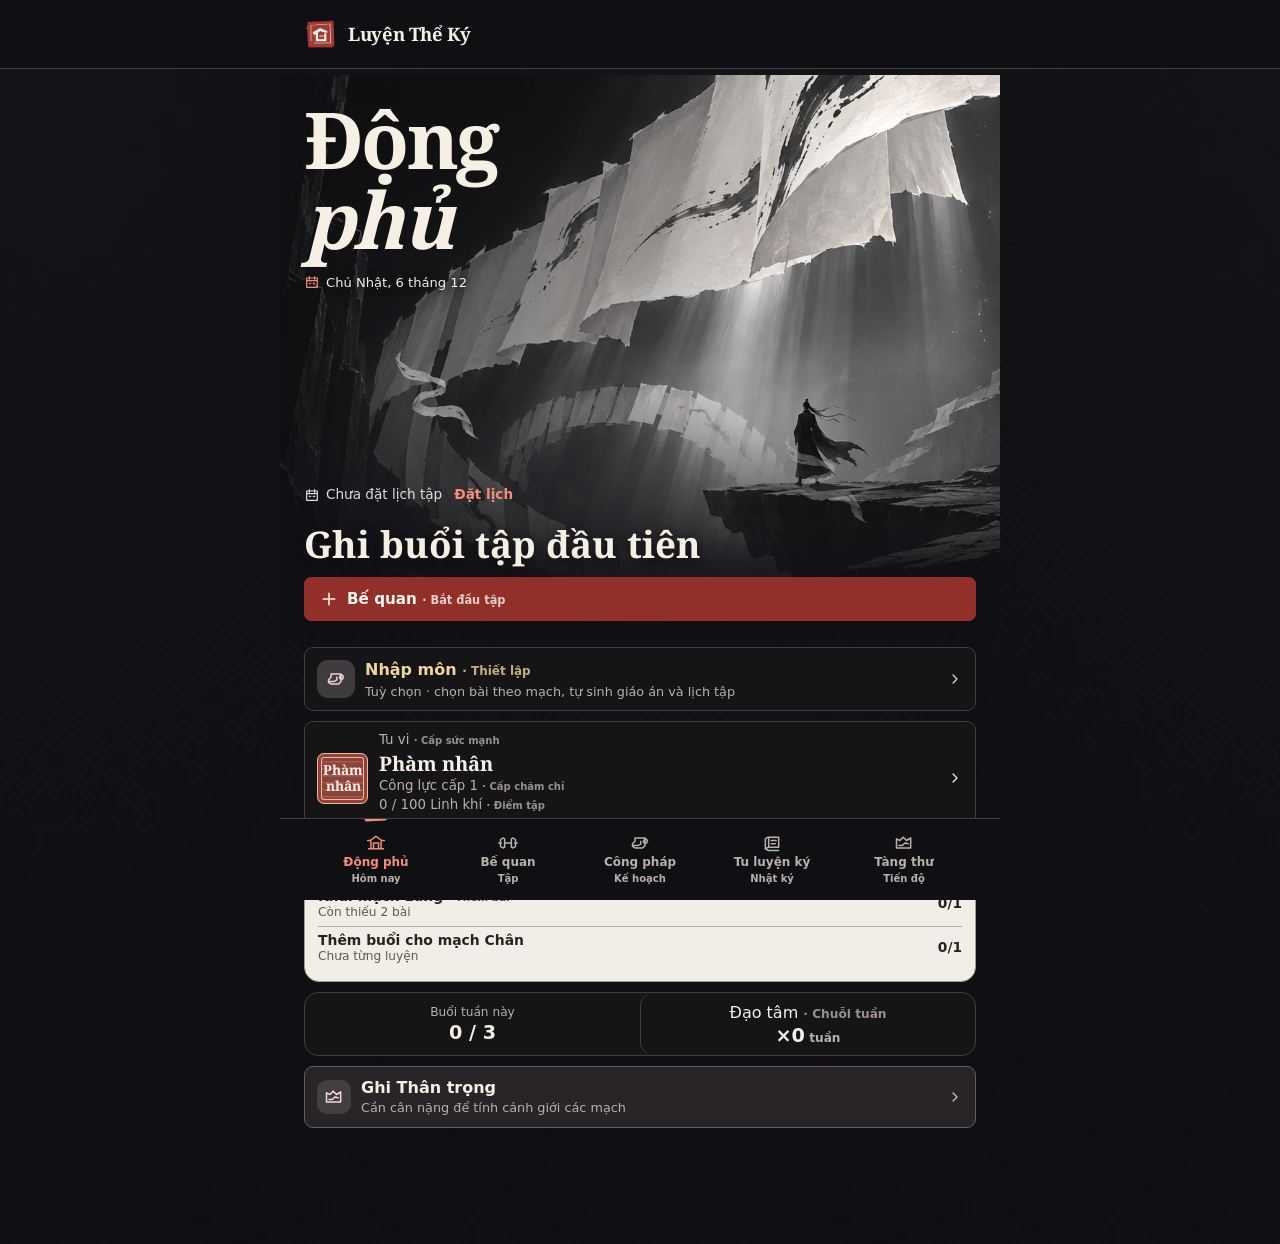
==== commit 75fdda32: "ui: tích hợp giao diện kinh văn V2" ====
--- a/index.html
+++ b/index.html
@@ -3,7 +3,7 @@
 <head>
   <meta charset="utf-8">
   <meta name="viewport" content="width=device-width, initial-scale=1, viewport-fit=cover">
-  <meta name="theme-color" content="#0a0f14">
+  <meta name="theme-color" content="#101014">
   <meta name="apple-mobile-web-app-capable" content="yes">
   <meta name="mobile-web-app-capable" content="yes">
   <meta name="apple-mobile-web-app-status-bar-style" content="black-translucent">
@@ -13,15 +13,17 @@
   <link rel="icon" href="icons/icon.svg" type="image/svg+xml">
   <link rel="apple-touch-icon" href="icons/icon-192.png">
   <link rel="stylesheet" href="css/app.css">
+  <link rel="stylesheet" href="css/ink.css">
 </head>
 <body>
   <svg class="icon-library" xmlns="http://www.w3.org/2000/svg" aria-hidden="true">
-    <symbol id="i-home" viewBox="0 0 24 24"><path d="m3 10 9-7 9 7v9a2 2 0 0 1-2 2h-4v-6H9v6H5a2 2 0 0 1-2-2z"/></symbol>
-    <symbol id="i-dumbbell" viewBox="0 0 24 24"><path d="M8 12h8M2 12h2m16 0h2"/><rect x="4" y="6" width="4" height="12" rx="1"/><rect x="16" y="6" width="4" height="12" rx="1"/></symbol>
-    <symbol id="i-calendar" viewBox="0 0 24 24"><rect x="3" y="5" width="18" height="16" rx="3"/><path d="M7 3v4m10-4v4M3 10h18m-13 5h2m4 0h2"/></symbol>
-    <symbol id="i-trend" viewBox="0 0 24 24"><path d="M3 3v17h18M7 15l5-5 4 3 5-6"/></symbol>
+    <symbol id="i-home" viewBox="0 0 24 24"><path d="M2 9h3l7-5 7 5h3M3 19h18M6 10v9m12-9v9m-9 0v-7h6v7"/></symbol>
+    <symbol id="i-dumbbell" viewBox="0 0 24 24"><path d="M1 12h3m4 0h8m4 0h3M3 8l3-2 2 1v10l-2 1-3-2zm13-1 2-1 3 2v8l-3 2-2-1z"/></symbol>
+    <symbol id="i-date" viewBox="0 0 24 24"><path d="M4 6h16v14H4zm0 4h16M8 4v4m8-4v4M8 14h2m4 0h2"/></symbol>
+    <symbol id="i-calendar" viewBox="0 0 24 24"><path d="M4 19V7l3-2h13v12H8l-4 2 4 2h12M8 5v12m3-8h6m-6 4h5"/></symbol>
+    <symbol id="i-trend" viewBox="0 0 24 24"><path d="M3 18V7l4 2 4-4 4 4 5-3v12H3m3-3h4l3-3 4 1"/></symbol>
     <symbol id="i-settings" viewBox="0 0 24 24"><path d="M4 7h4m4 0h8M4 17h8m4 0h4"/><circle cx="10" cy="7" r="2"/><circle cx="14" cy="17" r="2"/></symbol>
-    <symbol id="i-layers" viewBox="0 0 24 24"><path d="m12 3 9 5-9 5-9-5 9-5Zm-9 9 9 5 9-5M3 16l9 5 9-5"/></symbol>
+    <symbol id="i-layers" viewBox="0 0 24 24"><path d="M6 6h12l3 3-1 3h-3l-1-2 2-3v8l-3 3H6l-3-2v-3l3-3V6Zm-3 9h7l3-2v-3"/></symbol>
     <symbol id="i-plus" viewBox="0 0 24 24"><path d="M12 5v14M5 12h14"/></symbol>
     <symbol id="i-play" viewBox="0 0 24 24"><path d="m8 5 12 7-12 7z"/></symbol>
     <symbol id="i-backup" viewBox="0 0 24 24"><path d="M12 3v11m-4-4 4 4 4-4M4 15v4a2 2 0 0 0 2 2h12a2 2 0 0 0 2-2v-4"/></symbol>
@@ -31,7 +33,7 @@
   </svg>
   <header class="site-header">
     <div class="site-bar">
-      <a class="brand" href="#/"><span class="brand-mark"><svg aria-hidden="true"><use href="#i-dumbbell"/></svg></span>Luyện Thể Ký</a>
+      <a class="brand" href="#/"><span class="brand-mark" aria-hidden="true"></span>Luyện Thể Ký</a>
     </div>
   </header>
   <main id="main"></main>
@@ -39,7 +41,7 @@
     <div class="loading-view" role="status">
       <span class="loading-label">Đang tải Động phủ</span>
       <div class="loading-line" aria-hidden="true"></div>
-      <div class="loading-block loading-hero" aria-hidden="true"></div>
+      <div class="loading-block" aria-hidden="true"></div>
       <div class="loading-grid" aria-hidden="true"><div class="loading-block"></div><div class="loading-block"></div></div>
     </div>
   </template>
--- a/css/app.css
+++ b/css/app.css
@@ -7,17 +7,17 @@
 
 :root {
   --cultivation-serif: "Noto Serif VI", Cambria, "Times New Roman", serif;
-  --bg: #0a0f14; --card: #141d27; --raised: #1c2935; --line: #34485d; --text: #f1f5f8; --muted: #aab8c5;
-  --accent: #c5f464; --accent-ink: #18220b; --accent-soft: #26351c; --danger: #ff8e91; --pr: #fbbf24;
-  --cool: #79c8ff;
-  --surface: linear-gradient(155deg, rgb(127 188 255 / .15), transparent 62%) rgb(15 26 40 / .78);
+  --bg: #110d10; --card: #1f1b1e; --raised: #2a2629; --line: #484447; --text: #f1f5f8; --muted: #b9b5b8;
+  --accent: #f3d8d6; --accent-ink: #211d20; --accent-soft: #363235; --danger: #ff8e91; --pr: #f7c669;
+  --cool: #bebabd;
+  --surface: linear-gradient(155deg, rgb(198 195 198 / .11), transparent 62%) rgb(30 27 30 / .85);
+  --formation: url("../assets/formation-ring.svg");
   --r: 20px;
   --nav-label-line: .825rem;
-  /* Biểu tượng, khoảng cách và viền chiếm 43px, cộng tối đa hai dòng nhãn. */
-  --nav-height: max(66px, calc(43px + 2 * var(--nav-label-line)));
+  /* Chừa chỗ cho biểu tượng, tên mục và chú ngắn trên thanh điều hướng. */
+  --nav-height: calc(48px + 2 * var(--nav-label-line));
   --nav-bottom: calc(8px + env(safe-area-inset-bottom));
   --rest-offset: calc(var(--nav-height) + var(--nav-bottom) + 12px);
-  --resume-height: 48px;
   --brand-size: 34px; --brand-line: 1.75rem; --header-pad: 12px;
   --header-height: calc(max(44px, var(--brand-size), var(--brand-line)) + 2 * var(--header-pad) + 1px + env(safe-area-inset-top));
   color-scheme: dark;
@@ -27,15 +27,12 @@
 body {
   min-height: 100vh; min-height: 100dvh; display: flex; flex-direction: column;
   background:
-    radial-gradient(ellipse 80% 380px at 85% 0, rgb(48 106 176 / .4), transparent 100%) no-repeat,
-    linear-gradient(168deg, #142c47 0, #101d30 235px, var(--bg) 550px) no-repeat var(--bg);
+    radial-gradient(ellipse 85% 370px at 85% 0, rgb(106 103 106 / .29), transparent) no-repeat,
+    linear-gradient(168deg, #282427 0, #1f1b1e 240px, var(--bg) 590px) no-repeat var(--bg);
 }
 main { flex: 1; width: 100%; max-width: 720px; margin: 0 auto; padding: 22px 16px calc(var(--nav-height) + var(--nav-bottom) + 34px); }
-main:has(.dashboard) { max-width: 1040px; }
-main:has(.resume-workout) { padding-bottom: calc(var(--rest-offset) + var(--resume-height) + 22px); }
 /* Thanh nghỉ nằm trong luồng trang nên tự chừa đúng chiều cao, kể cả khi nội dung xuống dòng. */
 body:has(.rest-bar.show) { --rest-bar-bottom: var(--rest-offset); padding-bottom: var(--rest-bar-bottom); }
-body:has(.rest-bar.show):has(.resume-workout) { --rest-bar-bottom: calc(var(--rest-offset) + var(--resume-height) + 8px); }
 body:has(.rest-bar.show) main { padding-bottom: 16px; }
 h1 { font-size: clamp(2.15rem, 5vw, 3.3rem); font-weight: 800; letter-spacing: -.045em; line-height: 1.1; margin: 0 0 16px; overflow-wrap: anywhere; }
 h2 { font-size: 1.15rem; margin: 24px 0 10px; display: flex; justify-content: space-between; align-items: baseline; gap: 8px; }
@@ -46,18 +43,18 @@
 .small { font-size: .85rem; }
 .error { color: var(--danger); }
 
-.card { display: block; background: var(--surface); border: 1px solid var(--line); border-radius: var(--r); padding: 14px; margin: 10px 0; color: inherit; box-shadow: inset 0 1px rgb(211 231 255 / .06), 0 6px 18px rgb(0 0 0 / .14); }
+.card { display: block; background: var(--surface); border: 1px solid var(--line); border-radius: var(--r); padding: 14px; margin: 10px 0; color: inherit; box-shadow: inset 0 1px rgb(231 228 231 / .06), 0 6px 18px rgb(0 0 0 / .14); }
 a.card { min-height: 44px; }
 a.card:hover, a.card:active { background: var(--raised); }
 .card[data-muscle] { border-inline-start: 3px solid var(--muscle, var(--cool)); }
-[data-muscle="chest"] { --muscle: #ff8f91; }
-[data-muscle="back"] { --muscle: #79c8ff; }
-[data-muscle="shoulders"] { --muscle: #c1a2ff; }
-[data-muscle="legs"] { --muscle: #c5f464; }
-[data-muscle="biceps"] { --muscle: #ffd07c; }
-[data-muscle="triceps"] { --muscle: #ffad7d; }
-[data-muscle="core"] { --muscle: #6be0cf; }
-[data-muscle="other"] { --muscle: #aab8c5; }
+[data-muscle="chest"] { --muscle: #f58b7a; }
+[data-muscle="back"] { --muscle: #b6b1bd; }
+[data-muscle="shoulders"] { --muscle: #cbb2d1; }
+[data-muscle="legs"] { --muscle: #d6b09a; }
+[data-muscle="biceps"] { --muscle: #deb780; }
+[data-muscle="triceps"] { --muscle: #cb978b; }
+[data-muscle="core"] { --muscle: #aaa2a8; }
+[data-muscle="other"] { --muscle: #b6afa8; }
 .row { display: flex; align-items: center; gap: 8px; }
 .row.wrap { flex-wrap: wrap; }
 .grow { flex: 1; min-width: 0; }
@@ -65,7 +62,7 @@
 
 button, .btn { font: inherit; font-size: .95rem; border: 1px solid var(--line); background: var(--raised); color: var(--text); border-radius: 10px; padding: 10px 14px; min-width: 44px; min-height: 44px; cursor: pointer; display: inline-flex; align-items: center; justify-content: center; gap: 8px; text-align: center; }
 button:disabled { opacity: .45; cursor: default; }
-.primary { background: linear-gradient(145deg, #d9ff91, var(--accent)); color: var(--accent-ink); border-color: var(--accent); font-weight: 750; }
+.primary { background: linear-gradient(145deg, #f4f0f3, var(--accent)); color: var(--accent-ink); border-color: var(--accent); font-weight: 750; }
 @media (hover: hover) {
   button:not(:disabled):hover, .btn:hover { filter: brightness(1.13); }
 }
@@ -89,7 +86,7 @@
 .stats b { display: block; font-size: 1.4rem; font-variant-numeric: tabular-nums; overflow-wrap: anywhere; }
 .stats small { color: var(--muted); font-size: .8rem; }
 .stats:has(.overload) { grid-template-columns: repeat(4, minmax(0, 1fr)); }
-.stats .overload { background: var(--accent-soft); border-color: #4f6736; }
+.stats .overload { background: var(--accent-soft); border-color: #615d60; }
 .stats .overload b { color: var(--accent); }
 .stats .overload small { color: var(--text); }
 @media (max-width: 480px) {
@@ -106,44 +103,137 @@
   overflow-wrap: anywhere;
 }
 :is(.tier, .report-ex, .report-pham > span)[data-tier="gold"] { --tier-text: #ffe099; --tier-line: #d9a732; --tier-bg: #322819; }
-:is(.tier, .report-ex, .report-pham > span)[data-tier="silver"] { --tier-text: #b9efd2; --tier-line: #79bfaa; --tier-bg: #1c352f; }
+:is(.tier, .report-ex, .report-pham > span)[data-tier="silver"] { --tier-text: #f5dad8; --tier-line: #c3a8a6; --tier-bg: #322e31; }
 :is(.tier, .report-ex, .report-pham > span)[data-tier="bronze"] { --tier-text: #ffc9a5; --tier-line: #b87956; --tier-bg: #33241f; }
-.tier[data-tier="first"] { --tier-text: #b5c9e1; --tier-line: #617c9d; --tier-bg: #1e2936; }
+.tier[data-tier="first"] { --tier-text: #c9c5c8; --tier-line: #7c787b; --tier-bg: #2b272a; }
 
 /* Tổng kết buổi tập */
+.workout-record {
+  display: flex; align-items: center; gap: 12px; padding: 14px; color: #f6dcab;
+  border: 1px solid #78664a; border-radius: var(--r);
+  background: linear-gradient(100deg, #30281e, #272326 77%);
+}
+.workout-record h2 { display: block; margin: 0; font: 700 1.25rem/1.25 var(--cultivation-serif); overflow-wrap: anywhere; }
+.workout-record p { margin: 3px 0 0; font-size: .85rem; }
+.workout-record-seal {
+  flex: none; display: grid; place-items: center; width: 56px; aspect-ratio: 1;
+  background: var(--formation) center / contain no-repeat; color: #ffe0a4;
+}
 .stats.workout-summary { grid-template-columns: repeat(2, minmax(0, 1fr)); gap: 10px; margin: 18px 0; }
 .workout-summary > div { display: grid; align-content: center; min-height: 100px; padding: 12px; background: var(--surface); }
 .workout-summary b { font-size: clamp(1.55rem, 5vw, 2.2rem); line-height: 1.15; }
 .workout-summary small { margin-top: 5px; }
 .summary-compared { color: var(--muted); font-size: .68em; }
 .summary-medal.tier { display: flex; flex-wrap: wrap; align-items: center; gap: 4px 10px; padding: 8px 10px; }
+.recap {
+  --ink-accent: #eed3d1; --ink-line: #5d595c; --recap-aura: #c4a9a755; --recap-edge: #bd9a5d;
+  display: grid; gap: 12px; padding: clamp(12px, 4vw, 20px); border-color: var(--recap-edge);
+  background: radial-gradient(ellipse at 90% 0%, var(--recap-aura), transparent 42%), linear-gradient(142deg, #373336, #262225 43%, #1f1b1e);
+  box-shadow: inset 0 0 0 4px #16121580, 0 10px 32px #0006;
+  overflow-wrap: anywhere;
+}
+.recap:has(.recap-pham[data-tier="gold"]) { --recap-aura: #c48f3f57; --recap-edge: #d8aa62; }
+.recap:has(.recap-pham[data-tier="silver"]) { --recap-aura: #d3b8b65c; --recap-edge: #d0b5b3; }
+.recap:has(.recap-pham[data-tier="bronze"]) { --recap-aura: #ba725253; --recap-edge: #c68c6c; }
+.recap-header { display: flex; flex-wrap: wrap; align-items: center; justify-content: space-between; gap: 8px; }
+.recap-header h2 { margin: 0; color: #f7dca6; font: 700 clamp(1.5rem, 5.7vw, 2rem)/1.15 var(--cultivation-serif); }
+.recap .recap-pham {
+  position: relative; overflow: hidden; display: flex; align-items: center; gap: 7px; margin: 0;
+  border: 1px solid var(--tier-line); border-radius: 9px;
+  box-shadow: inset 0 0 0 2px #10131288, 0 4px 12px #0005;
+  background: linear-gradient(145deg, var(--recap-aura), transparent 78%), var(--tier-bg);
+}
+.recap-pham .pham-seal { font-size: 1.25rem; }
+.recap-linhkhi, .recap-tuvi, .recap-next {
+  padding: 10px 12px; border: 1px solid var(--ink-line); border-radius: 12px; background: #1a16198f;
+}
+.recap-linhkhi {
+  position: relative; isolation: isolate; overflow: hidden;
+  background: linear-gradient(115deg, #201c1f 20%, #322e31 92%);
+}
+.recap-formation {
+  position: absolute; z-index: -1; inset: -24px -12px auto auto; width: clamp(124px, 45vw, 178px); aspect-ratio: 1;
+  background: var(--formation) center / contain no-repeat, radial-gradient(circle, var(--recap-aura), transparent 67%);
+  opacity: .46; pointer-events: none;
+}
+.recap-gain { display: flex; flex-wrap: wrap; align-items: baseline; gap: 2px 7px; color: var(--ink-accent); line-height: 1.15; }
+.recap-gain > strong {
+  color: #ffecea; text-shadow: 0 0 18px #f1d6d463;
+  font: 700 clamp(2.15rem, 8vw, 3.2rem)/1.08 var(--cultivation-serif); font-variant-numeric: tabular-nums;
+}
+.recap-level { display: flex; flex-wrap: wrap; align-items: baseline; gap: 4px 8px; margin-block: 6px; }
+.recap-level .recap-up { padding: 1px 7px; border-radius: 6px; color: #f6ddaa; background: #3c3224; font-size: .75rem; }
+.recap-progress { position: relative; margin-block: 9px 5px; overflow: hidden; border-radius: 999px; }
+.recap-progress .cultivation-meter { height: 9px; }
+.recap-progress .cultivation-meter::-webkit-progress-value { background: linear-gradient(90deg, #b99e9c, #ffe9e7); }
+.recap-progress .cultivation-meter::-moz-progress-bar { background: linear-gradient(90deg, #b99e9c, #ffe9e7); }
+.recap h3 { margin: 0 0 4px; color: #ebd9b5; font-size: .95rem; }
+.recap-tuvi { display: grid; gap: 2px; }
+.recap .cultivation-profile { margin: 0; }
+.recap [data-hero-profile] button { justify-self: start; }
+.recap :is(.recap-meridians, .recap-breaks, .recap-quests) { display: grid; gap: 5px; list-style: none; margin: 0; padding: 0; }
+.recap-meridians li, .recap-breaks li, .recap-quests li { min-width: 0; padding: 6px 9px; border-radius: 8px; background: #1c181b; }
+.recap-meridians li { border-inline-start: 2px solid var(--muscle, var(--ink-line)); }
+.recap-meridians li.is-up { background: linear-gradient(90deg, #413d40, #282427); box-shadow: inset 0 1px #f8dddb22; }
+.recap-meridian-head { display: flex; flex-wrap: wrap; justify-content: space-between; align-items: baseline; gap: 0 8px; }
+.recap-meridian-head small, .recap-up { color: var(--ink-accent); }
+.recap-breaks li { display: grid; grid-template-columns: 16px minmax(0, 1fr); column-gap: 7px; border-inline-start: 2px solid #d5ad71; background: linear-gradient(90deg, #342c23, #1f1b1e 78%); }
+.recap-breaks li::before { content: ''; grid-row: span 2; align-self: center; justify-self: center; width: 8px; aspect-ratio: 1; rotate: 45deg; border: 1px solid #eac78d; box-shadow: 0 0 9px #e8c07866; }
+.recap-breaks small { grid-column: 2; color: #e7c895; }
+.recap-quests li { display: flex; align-items: baseline; gap: 7px; }
+.recap-quests li > span { color: var(--ink-accent); }
+.recap-next { display: flex; flex-wrap: wrap; justify-content: space-between; align-items: center; gap: 7px 12px; background: #363235; }
+.recap-next > div { flex: 1 1 145px; min-width: 0; }
+.recap-next h3 small { font-weight: 500; }
+.recap-next > div > small { display: block; }
 @media (min-width: 600px) {
   .stats.workout-summary { grid-template-columns: repeat(4, minmax(0, 1fr)); }
 }
 
 /* Công đức bạ */
 .gloss { color: var(--muted); font-size: .82rem; }
+.term-hint { color: inherit; opacity: .8; font: 600 .75em/1.2 system-ui, sans-serif; }
+.label-with-hint > .term-hint::before { content: '· '; }
 .pham-seal {
   display: inline-grid; width: 1em; height: 1em; place-items: center; vertical-align: -.15em; flex: none;
-  border-radius: 29%; border: 1px solid var(--tier-line, currentColor);
-  background: linear-gradient(145deg, var(--tier-line, currentColor), var(--tier-bg, var(--bg)));
-  box-shadow: inset 0 0 0 2px var(--tier-bg, var(--bg)); transform: rotate(-8deg);
-}
-.pham-seal::after { content: ""; width: 38%; aspect-ratio: 1; border: 1px solid currentColor; transform: rotate(45deg); }
-.stats.medals .pham-seal { font-size: 1.75rem; margin-bottom: 7px; }
+  color: var(--tier-text, var(--accent)); border: 1px solid var(--tier-line, currentColor);
+  border-radius: var(--seal-radius, 2px);
+  background: linear-gradient(145deg, var(--tier-line, var(--accent)), var(--tier-bg, var(--bg)) 75%);
+  box-shadow: inset 0 0 0 .07em var(--tier-bg, var(--bg)), 0 .07em .13em #0008;
+}
+[data-tier="gold"] .pham-seal { --seal-radius: 30% 30% 15% 15%; }
+[data-tier="silver"] .pham-seal { --seal-radius: 50%; }
+[data-tier="bronze"] .pham-seal { --seal-radius: 16%; }
+.pham-seal::before, .pham-seal::after { content: ""; grid-area: 1 / 1; width: 56%; aspect-ratio: 1; }
+.pham-seal::before { border: 1px solid currentColor; rotate: 45deg; }
+.pham-seal::after { width: 23%; background: currentColor; rotate: 45deg; }
+.stats.medals .pham-seal { font-size: 2.5rem; margin-bottom: 8px; }
 .stats.medals strong { font-size: .86rem; }
 .stats.medals .gloss { margin-top: 4px; font-size: .72rem; }
 .stats.streaks .streak strong { display: block; color: var(--accent); margin-bottom: 5px; }
 .stats.streaks .streak b small { display: inline; color: inherit; }
 .streak-multiplier::before { content: "×"; }
+.card.milestone {
+  display: grid; grid-template-columns: minmax(104px, 32%) minmax(0, 1fr); align-items: center;
+  padding: 0 12px 0 0; overflow: hidden;
+}
+.stone-scene {
+  display: grid; justify-items: center; align-items: end; min-height: 108px; padding: 10px 6px 12px;
+  background: linear-gradient(0deg, #151114aa, transparent), #2e2a2d url("../assets/cultivation-mountains.svg") 80% center / cover;
+}
 .stone-marker {
-  display: grid; flex: 0 0 auto; min-width: 70px; align-content: center; justify-items: center; gap: 1px;
-  padding: 8px 6px; border: 1px solid #7c8884; border-radius: 13px 13px 3px 3px;
-  color: #e5ddc5; background: linear-gradient(130deg, #50605b, #242e2d);
-  box-shadow: inset 0 0 0 3px #35423f; text-align: center;
-}
-.stone-marker b { font: 700 1rem var(--cultivation-serif); }
-.stone-marker small { font-size: .73rem; }
+  position: relative; display: grid; align-content: center; min-width: 76px; min-height: 69px;
+  padding: 8px 6px 5px; border: 1px solid #908c8f; border-radius: 40% 40% 3px 3px / 24% 24% 3px 3px;
+  color: #ecdfc8; background: linear-gradient(125deg, #646063, #373336 68%);
+  box-shadow: inset 0 0 0 3px #2925287a, 3px 3px #242023; text-align: center;
+}
+.stone-marker::after {
+  content: ""; position: absolute; inset: auto -4px -4px; height: 5px;
+  border-radius: 2px; background: #464245; box-shadow: inset 0 1px #918d90, 0 3px 5px #0008;
+}
+.stone-marker.engraved { border-color: #b2aeb1; }
+.stone-marker b { font: 700 1.02rem var(--cultivation-serif); text-shadow: 0 1px #131c1a; }
+.stone-marker small { font-size: .75rem; }
 .ledger-summary .gloss { display: block; margin-top: 3px; }
 .ledger-summary h3 { margin-bottom: 5px; }
 .ledger-summary ul { margin: 0 0 8px; padding-inline-start: 1.2em; }
@@ -171,14 +261,14 @@
 .medal-fresh::before { content: ""; width: 5px; height: 5px; border-radius: 50%; background: currentColor; }
 .stats.medals [data-new] { background: linear-gradient(145deg, rgb(255 255 255 / .10), transparent 70%) var(--tier-bg); box-shadow: inset 0 0 14px color-mix(in srgb, var(--tier-line) 24%, transparent); }
 .stats.medals .medal-fresh { margin-top: 5px; }
-a.card.medal-row[data-new] { border-color: #548052; box-shadow: inset 0 0 18px rgb(197 244 100 / .10); }
+a.card.medal-row[data-new] { border-color: #876c6a; box-shadow: inset 0 0 18px rgb(227 224 227 / .10); }
 .medal-meta .medal-fresh { color: var(--accent); }
 .medals .tier:not([data-new]) .medal-fresh, .medal-row:not([data-new]) .medal-fresh { display: none; }
 
 /* Khung ứng dụng */
 .icon-library { position: absolute; width: 0; height: 0; overflow: hidden; pointer-events: none; }
 .brand svg, nav svg, .dashboard-icon, .tile-icon svg { display: block; width: 20px; height: 20px; fill: none; stroke: currentColor; stroke-width: 1.8; stroke-linecap: round; stroke-linejoin: round; flex: none; }
-.site-header { padding-top: env(safe-area-inset-top); border-bottom: 1px solid rgb(154 190 221 / .17); background: rgb(10 15 20 / .54); }
+.site-header { padding-top: env(safe-area-inset-top); border-bottom: 1px solid rgb(188 185 188 / .17); background: rgb(17 14 17 / .54); }
 .site-bar { display: flex; max-width: 1040px; margin: auto; padding: var(--header-pad) 16px; }
 .brand { display: inline-flex; align-items: center; gap: 10px; min-height: 44px; font-size: 1.18rem; font-weight: 780; line-height: var(--brand-line); letter-spacing: -.04em; color: var(--text); }
 .brand-mark, .tile-icon { display: grid; place-items: center; width: var(--brand-size); height: var(--brand-size); border-radius: 10px; color: var(--accent); background: var(--accent-soft); flex: none; }
@@ -210,59 +300,71 @@
 .loading-tabs .loading-block { min-height: 44px; border-radius: 10px; }
 
 /* Hôm nay */
-.dashboard-heading h1 { margin-bottom: 7px; }
-.dashboard-heading p { display: flex; align-items: center; gap: 8px; color: var(--muted); margin: 0 0 18px; }
+.dashboard-heading { display: flex; align-items: baseline; justify-content: space-between; flex-wrap: wrap; gap: 4px 12px; margin-bottom: 12px; }
+.dashboard-heading h1 { margin: 0; }
+.dashboard-heading p { display: flex; align-items: center; gap: 6px; color: var(--muted); margin: 0; font-size: .82rem; }
 .dashboard-heading p span::first-letter { text-transform: uppercase; }
 .dashboard-heading .dashboard-icon { width: 16px; height: 16px; }
 .workout-hero {
-  display: flex; align-items: end; min-height: 228px; overflow: hidden;
-  padding: 22px 18px; border: 1px solid #394e60; border-radius: 24px;
-  background-color: #172027;
-  background-image: linear-gradient(25deg, #0e1923 8%, rgb(14 25 35 / .86) 35%, rgb(17 34 48 / .32) 72%, rgb(39 85 102 / .16)),
-    url("../assets/workout-hero.jpg");
+  position: relative; isolation: isolate; display: flex; align-items: center; min-height: 124px;
+  padding: 12px 14px; border: 1px solid #4e4a4d; border-radius: var(--r);
+  background-color: #221e21;
+  background-image: linear-gradient(90deg, #1c181b 4%, #1c181be8 37%, #221e2134 90%),
+    url("../assets/training-pavilion.webp");
   background-size: cover; background-position: center, right 56%;
   box-shadow: 0 12px 28px rgb(0 0 0 / .24);
 }
-.hero-content { max-width: min(100%, 460px); }
-.hero-content h2 { display: block; margin: 0 0 6px; font-size: clamp(1.55rem, 4vw, 2.5rem); line-height: 1.12; letter-spacing: -.04em; }
-.hero-content p { color: #d4dde5; margin: 0 0 16px; overflow-wrap: anywhere; }
-.hero-content .primary { padding-inline: 15px; box-shadow: 0 4px 18px rgb(197 244 100 / .17); }
-.hero-content .resume-workout {
-  position: fixed; z-index: 11; bottom: var(--rest-offset); inset-inline: 16px;
-  width: max-content; max-width: calc(100% - 32px); min-height: var(--resume-height); margin-inline: auto;
-  border-radius: 999px; box-shadow: 0 8px 24px rgb(0 0 0 / .55), 0 0 18px rgb(197 244 100 / .22);
-}
+.hero-content { min-width: 0; overflow-wrap: anywhere; }
+.hero-content h2 { display: block; margin: 2px 0; font-size: 1.2rem; line-height: 1.2; }
+.hero-content p { color: #dfdbde; margin: 2px 0 0; }
+.training-schedule { display: flex; align-items: center; flex-wrap: wrap; gap: 0 6px; color: #dfdbde; font-size: .85rem; }
+.training-schedule svg { width: 16px; height: 16px; }
+.training-schedule a { display: inline-flex; align-items: center; min-height: 44px; padding-inline: 6px; font-weight: 700; }
+.sanctum-training[data-state="due"] { border-inline-start: 3px solid var(--accent); }
+.training-actions { margin-top: 8px; }
+.training-actions .ghost { background: #1c181bdf; }
+.sanctum-training[data-first-run] h2 {
+  max-width: 18ch; margin: 4px 0 6px; color: #fff3dc;
+  font: 700 clamp(1.5rem, 6.4vw, 2.25rem)/1.14 var(--cultivation-serif);
+  text-wrap: balance; text-shadow: 0 2px 10px #141013;
+}
+.sanctum-training[data-first-run] .training-actions { margin-top: 10px; }
+.sanctum-training[data-first-run] {
+  border-color: #928e91; padding-block: 14px;
+  box-shadow: inset 0 0 0 3px #221e2174, 0 8px 26px #0f0b0e7d;
+}
+.sanctum-training[data-first-run]::before {
+  content: ''; position: absolute; inset: 0; z-index: -1; border-radius: inherit; pointer-events: none;
+  background: radial-gradient(ellipse at 83% 53%, #ecc6884d, transparent 45%),
+    radial-gradient(ellipse at 85% 94%, #e1c6c445, transparent 48%);
+  opacity: .62;
+}
+a.card.dao-invite {
+  gap: 10px; padding: 10px 12px; margin: 10px 0 0;
+  border-color: #545053; background: linear-gradient(108deg, #2f2b2e, #201c1f 82%);
+  overflow-wrap: anywhere;
+}
+a.card.dao-invite:is(:hover, :active) { background: #353134; border-color: #957a78; }
+.dao-invite > svg:first-child {
+  width: 38px; height: 38px; padding: 9px; border-radius: 11px;
+  background: #3f3b3e; color: #edd2d0;
+}
+.dao-invite > svg:last-child { width: 16px; height: 16px; color: #edd2d0; }
+.dao-invite b { color: #f2d49b; }
+.dao-invite > .grow > small { display: block; margin-top: 2px; font-size: .8rem; line-height: 1.35; }
 a.backup-reminder {
   gap: 12px;
   padding: 12px;
   margin: 14px 0 0;
-  border-color: #4e6339;
-  background: linear-gradient(105deg, #26351c, #172321 88%);
+  border-color: #5f5b5e;
+  background: linear-gradient(105deg, #332f32, #231f22 88%);
   overflow-wrap: anywhere;
 }
-a.backup-reminder:is(:hover, :active) { background: #293a24; }
-.backup-reminder .tile-icon { width: 40px; height: 40px; background: #374b26; }
+a.backup-reminder:is(:hover, :active) { background: #383437; }
+.backup-reminder > svg:first-child { width: 20px; height: 20px; }
 .backup-reminder b, .backup-reminder small { display: block; }
 .backup-reminder small { margin-top: 2px; line-height: 1.35; }
 .backup-reminder > svg { width: 16px; height: 16px; color: var(--accent); }
-.schedule-heading h2 { display: block; margin: 0; font-size: 1rem; }
-.schedule-heading p { margin: 3px 0 0; overflow-wrap: anywhere; }
-.schedule-heading .btn { flex: none; padding-inline: 10px; color: var(--accent); }
-.schedule-reminder[data-state="due"] { border-inline-start: 3px solid var(--accent); }
-.schedule-week {
-  display: grid; grid-template-columns: repeat(7, minmax(0, 1fr)); gap: 5px;
-  margin: 12px 0 0; padding: 0; list-style: none; text-align: center;
-}
-.schedule-week li { display: grid; gap: 4px; font-size: .75rem; color: var(--muted); }
-.schedule-week i {
-  display: grid; place-items: center; min-height: 28px; border: 1px solid var(--line);
-  border-radius: 8px; background: var(--bg); font-style: normal; font-weight: 750;
-}
-.schedule-week [data-state="done"] { color: var(--accent-ink); background: var(--accent); border-color: var(--accent); }
-.schedule-week [data-state="planned"] { color: var(--cool); background: #152c42; }
-.schedule-week [data-state="missed"] { color: #ffd07c; background: #392b22; }
-.schedule-week [data-state="today"] { color: var(--accent); border-color: var(--accent); }
-.schedule-start { width: 100%; margin-top: 12px; }
 .section-heading { margin-top: 22px; }
 .section-heading a { font-size: .875rem; font-weight: 650; white-space: nowrap; }
 .week-stats { margin-bottom: 0; gap: 8px; }
@@ -271,15 +373,8 @@
 .week-stats b small { letter-spacing: 0; font-weight: 650; }
 .week-stats > div > small { display: block; font-size: .8125rem; }
 .week-stats .tile-icon { margin-bottom: 3px; }
-.week-stats > div:nth-child(2) .tile-icon { color: var(--cool); background: #1b3447; }
+.week-stats > div:nth-child(2) .tile-icon { color: var(--cool); background: #332f32; }
 .week-stats > div:nth-child(3) .tile-icon { color: #edc28f; background: #382d24; }
-.dashboard-item, .empty-card { min-height: 82px; overflow-wrap: anywhere; }
-.dashboard-item { gap: 10px; }
-.dashboard-item > button { flex: none; }
-.empty-card { display: flex; align-items: center; flex-wrap: wrap; gap: 10px; }
-.empty-card .grow { min-width: 115px; }
-.empty-card p { margin: 3px 0 0; }
-.empty-card .btn { margin-left: auto; color: var(--accent); font-size: .875rem; white-space: nowrap; }
 .lift-cards { display: grid; grid-template-columns: repeat(3, minmax(0, 1fr)); gap: clamp(6px, 2vw, 14px); }
 .lift-card { display: flex; flex-direction: column; gap: 6px; min-width: 0; margin: 0; padding: clamp(8px, 2.5vw, 16px); }
 .lift-top { display: flex; flex-wrap: wrap; align-items: baseline; gap: 4px 8px; }
@@ -294,47 +389,17 @@
 .lift-total > .lift-top { margin-bottom: 10px; }
 .lift-total .chart { max-height: 260px; }
 .trend { display: inline-flex; padding: 2px 7px; border-radius: 999px; font-size: .75rem; font-weight: 750; line-height: 1.35; white-space: nowrap; }
-.trend.up { color: #a2efaa; background: #203a2e; }
+.trend.up { color: #eed3d1; background: #373336; }
 .trend.down { color: #ffb0b3; background: #432830; }
-.dashboard-summaries { display: grid; gap: 12px; margin-block: 14px; }
-.dashboard-summaries > .card { min-width: 0; margin: 0; }
 .summary-card h2 { margin: 0 0 14px; align-items: center; }
-.readiness-chart { margin: 12px 0 2px; padding: 8px 0; }
-.readiness-chart .spark { max-height: none; }
-.session-goal { margin-top: 12px; color: var(--muted); font-size: .8rem; }
-.session-goal-heading { align-items: baseline; }
-.session-goal b { color: var(--text); flex: none; }
-.session-goal[data-done] b { color: var(--accent); }
-.goal-achieved {
-  display: inline-block; margin-inline-start: 2px; padding: 2px 6px;
-  border-radius: 999px; background: var(--accent-soft); color: var(--accent);
-  font-size: .7rem; font-weight: 700;
-}
-.goal-dots { display: flex; flex-wrap: wrap; gap: 5px; margin-top: 6px; }
-.goal-dots i { width: 12px; height: 12px; border-radius: 50%; border: 1px solid var(--line); background: var(--bg); }
-.goal-dots .filled { border-color: var(--accent); background: var(--accent); }
 .settings-options > label { min-height: 44px; }
 .settings-options > label + label { margin-top: 6px; }
 .settings-options input.tiny { flex: none; }
-.schedule-settings > p { margin: 0 0 8px; }
-.schedule-option {
-  display: grid; grid-template-columns: minmax(98px, .8fr) minmax(0, 1fr);
-  align-items: center; gap: 8px; padding-block: 5px;
-}
-.schedule-option + .schedule-option { border-top: 1px solid var(--line); }
-.schedule-option label { display: flex; align-items: center; gap: 6px; min-height: 44px; cursor: pointer; }
-.schedule-option input { flex: none; margin: 0; accent-color: var(--accent); }
-.schedule-option select { min-width: 0; padding-inline: 6px; }
-@media (min-width: 560px) {
-  .dashboard-summaries { grid-template-columns: repeat(2, minmax(0, 1fr)); }
-}
 @media (min-width: 700px) {
   main { padding-inline: 24px; padding-top: 28px; }
   .site-bar { padding-inline: 24px; }
-  .workout-hero { min-height: 270px; padding: 28px; }
   .week-stats { gap: 14px; }
   .week-stats div { padding: 14px; }
-  .dashboard-lists { display: grid; grid-template-columns: repeat(2, minmax(0, 1fr)); gap: 20px; }
 }
 
 /* Buổi tập */
@@ -369,12 +434,19 @@
 .entry > :nth-child(1 of .set[data-si]:not(.done)) .check { border-color: var(--accent); }
 .set.done:not(:focus-within) > :not(.pr) { opacity: .82; }
 .set.done :is(input, .rpe) { border-color: transparent; background: var(--accent-soft); }
-.set.done .check { background: var(--accent); color: var(--accent-ink); border-color: var(--accent); }
-.set.done .check.pr { background: var(--pr); border-color: var(--pr); }
-.set.celebrate[data-celebrate="gold"] { --burst: #ffd76f; --burst-glow: rgb(255 215 111 / .62); --burst-scale: 1.018; }
-.set.celebrate[data-celebrate="silver"] { --burst: #bcdcff; --burst-glow: rgb(188 220 255 / .48); --burst-scale: 1.012; }
-.set.celebrate[data-celebrate="bronze"] { --burst: #f2ac7e; --burst-glow: rgb(242 172 126 / .36); --burst-scale: 1.006; }
-.set.celebrate[data-celebrate] { position: relative; border-radius: 10px; box-shadow: 0 0 0 2px var(--burst), 0 0 15px var(--burst-glow); }
+.set .check { position: relative; isolation: isolate; }
+.set .check:active::before, .set.done .check::before {
+  content: ""; position: absolute; z-index: -1; inset: 4px; border: 1px solid currentColor;
+  border-radius: 5px; opacity: .5; pointer-events: none;
+}
+.set.done .check { background: linear-gradient(146deg, #ffe5e3, #d6bbb9); color: #302c2f; border-color: #f0d5d3; }
+.set.done .check.pr { --seal-fill: #f7c669; background: var(--seal-fill); border-color: var(--seal-fill); color: #352516; }
+.set.celebrate[data-celebrate="gold"] { --burst: #ffd76f; }
+.set.celebrate[data-celebrate="silver"] { --burst: #efd4d2; }
+.set.celebrate[data-celebrate="bronze"] { --burst: #efb187; }
+.set:is(.is-set-sealed, .celebrate[data-celebrate]) { position: relative; isolation: isolate; border-radius: 10px; }
+.set.celebrate[data-celebrate] { box-shadow: 0 0 0 1px var(--burst); }
+.set.celebrate .check.pr { --seal-fill: var(--burst); }
 .entry .row:first-child { margin-bottom: 8px; flex-wrap: wrap; }
 .entry .row:first-child b { min-width: 95px; overflow-wrap: anywhere; }
 .entry input.tiny { width: 48px; }
@@ -388,14 +460,14 @@
 }
 
 /* Đồng hồ nghỉ */
-.rest-bar { --rest-color: var(--accent); display: none; position: sticky; bottom: var(--rest-bar-bottom, var(--rest-offset)); width: min(608px, calc(100% - 32px)); margin-inline: auto; gap: 6px; align-items: center; background: var(--raised); border: 1px solid var(--rest-color); border-radius: 14px; padding: 8px; z-index: 20; }
+.rest-bar { --rest-color: #ecd1cf; display: none; position: sticky; bottom: var(--rest-bar-bottom, var(--rest-offset)); width: min(608px, calc(100% - 32px)); margin-inline: auto; gap: 6px; align-items: center; background: linear-gradient(110deg, #3a3639, #1e1a1d); border: 1px solid var(--rest-color); border-radius: 14px; padding: 8px; box-shadow: 0 5px 16px #0007; z-index: 20; }
 .rest-bar.show { display: flex; }
-.rest-bar[data-warn="true"] { --rest-color: var(--pr); }
+.rest-bar[data-warn="true"] { --rest-color: #ffd382; background: linear-gradient(110deg, #493225, #231e22); }
 .rest-bar button { flex: none; padding-inline: clamp(6px, 2.5vw, 14px); }
 .rest-clock { display: flex; flex: 1; align-items: center; justify-content: center; gap: 5px; min-width: 0; color: var(--rest-color); }
 .rest-ring { display: block; flex: none; width: clamp(28px, 9vw, 36px); aspect-ratio: 1; fill: none; stroke-width: 3; }
-.rest-ring-track { stroke: var(--line); }
-.rest-ring-progress { stroke: currentColor; stroke-dasharray: var(--rest-progress, 0) 100; }
+.rest-ring-track { stroke: currentColor; opacity: .38; stroke-dasharray: 1 3; }
+.rest-ring-progress { stroke: currentColor; stroke-linecap: round; stroke-dasharray: var(--rest-progress, 0) 100; filter: drop-shadow(0 0 3px currentColor); }
 .rest-ring-hands { stroke: currentColor; stroke-width: 2; stroke-linecap: round; stroke-linejoin: round; }
 .rest-time { text-align: center; font-size: clamp(.875rem, 4vw, 1.25rem); font-weight: 700; font-variant-numeric: tabular-nums; }
 @media (max-width: 360px) {
@@ -405,12 +477,12 @@
 }
 
 /* Nav */
-nav { position: fixed; inset: auto 8px var(--nav-bottom); width: min(520px, calc(100% - 16px)); min-height: var(--nav-height); margin-inline: auto; padding: 4px; display: flex; justify-content: center; background: #111a23; border: 1px solid var(--line); border-radius: 999px; box-shadow: 0 8px 28px rgb(0 0 0 / .44), inset 0 1px rgb(211 231 255 / .09); z-index: 10; }
+nav { position: fixed; inset: auto 8px var(--nav-bottom); width: min(520px, calc(100% - 16px)); min-height: var(--nav-height); margin-inline: auto; padding: 4px; display: flex; justify-content: center; background: #1c181b; border: 1px solid var(--line); border-radius: 999px; box-shadow: 0 8px 28px rgb(0 0 0 / .44), inset 0 1px rgb(231 228 231 / .09); z-index: 10; }
 @supports (backdrop-filter: blur(12px)) or (-webkit-backdrop-filter: blur(12px)) {
-  nav { background: rgb(17 26 35 / .89); -webkit-backdrop-filter: blur(12px); backdrop-filter: blur(12px); }
-}
-nav a { flex: 1 1 0; max-width: 132px; min-width: 0; display: flex; flex-direction: column; align-items: center; justify-content: center; gap: 3px; border-radius: 999px; font-size: .75rem; line-height: var(--nav-label-line); font-weight: 650; color: var(--muted); text-align: center; }
-nav a span { display: grid; place-items: center; width: 42px; height: 30px; }
+  nav { background: rgb(28 25 28 / .89); -webkit-backdrop-filter: blur(12px); backdrop-filter: blur(12px); }
+}
+nav a { flex: 1 1 0; max-width: 132px; min-width: 0; display: flex; flex-direction: column; align-items: center; justify-content: center; gap: 3px; border-radius: 999px; font-size: clamp(.64rem, 3.2vw, .75rem); line-height: var(--nav-label-line); font-weight: 700; color: var(--muted); text-align: center; }
+nav a small { font-size: .66rem; font-weight: 550; line-height: var(--nav-label-line); }
 nav a:hover { color: var(--text); }
 nav a.on { color: var(--accent-ink); background: var(--accent); }
 nav a:focus-visible { outline: 2px solid var(--cool); outline-offset: -3px; }
@@ -418,9 +490,9 @@
 /* Modal chọn bài */
 .modal { position: fixed; inset: 0; background: rgba(0, 0, 0, .6); z-index: 30; display: flex; align-items: flex-end; justify-content: center; }
 .sheet { background: var(--surface); width: 100%; max-width: 640px; height: 88vh; height: 88dvh; border: 1px solid var(--line); border-radius: 24px 24px 0 0; padding: 14px 16px calc(14px + env(safe-area-inset-bottom)); display: flex; flex-direction: column; }
-.pick-lock { display: flex; flex-wrap: wrap; align-items: center; justify-content: space-between; gap: 0 10px; margin: 8px 0 0; padding: 0 9px; border: 1px solid #466458; border-inline-start: 3px solid #97dbad; border-radius: 10px; background: #172d29; }
+.pick-lock { display: flex; flex-wrap: wrap; align-items: center; justify-content: space-between; gap: 0 10px; margin: 8px 0 0; padding: 0 9px; border: 1px solid #605c5f; border-inline-start: 3px solid #ddc2c0; border-radius: 10px; background: #2b272a; }
 .pick-lock > span { padding-block: 6px; }
-.pick-lock a { display: inline-flex; align-items: center; min-height: 44px; gap: 3px; color: #b4ebc4; font-weight: 700; }
+.pick-lock a { display: inline-flex; align-items: center; min-height: 44px; gap: 3px; color: #f0d5d3; font-weight: 700; }
 .pick-lock a svg { width: 16px; height: 16px; }
 .pick-list { flex: 1; overflow-y: auto; margin-top: 6px; }
 .item { width: 100%; justify-content: space-between; margin: 4px 0; text-align: left; }
@@ -432,25 +504,46 @@
 .tabs button { min-width: 0; padding: 6px 3px; font-size: clamp(.75rem, 3.15vw, .95rem); line-height: 1.15; overflow-wrap: anywhere; }
 .section-masthead {
   display: flex; align-items: center; gap: 11px; margin-bottom: 12px; padding-block: 4px 10px;
-  border-bottom: 1px solid #3e574f;
+  border-bottom: 1px solid #545053;
 }
 .section-masthead h1, .dashboard-heading h1 { font-family: var(--cultivation-serif); font-weight: 700; color: #f2d49b; }
 .section-masthead h1 { margin: 0; }
+.section-masthead .term-hint, .dashboard-heading .term-hint { font-size: .45em; color: var(--muted); letter-spacing: 0; }
 .section-tabs { grid-template-columns: none; grid-auto-columns: minmax(0, 1fr); grid-auto-flow: column; }
 .section-tabs a {
   display: grid; place-items: center; min-height: 44px; min-width: 0; padding: 4px 2px; text-align: center;
   font-size: clamp(.75rem, 3.3vw, .95rem); line-height: 1.15; border-radius: 11px;
 }
-.sanctum-cultivation { margin-top: 15px; }
-.sanctum-cultivation .cultivation-navigation { justify-content: flex-end; }
-.sanctum-cultivation .cultivation-cover { align-content: end; min-height: clamp(210px, 64vw, 320px); }
-.sanctum-cultivation .cultivation-cover-heading:empty { display: none; }
+.section-tabs .term-hint { display: block; margin-top: 2px; }
+.section-tabs .term-hint::before { content: none; }
+@media (max-width: 480px) {
+  .section-tabs:has([data-tab="that-mach"]) { grid-template-columns: repeat(3, minmax(0, 1fr)); grid-auto-flow: row; }
+}
+.cultivation-cover-heading:empty { display: none; }
 .plan-overview h2, .library-group ul { margin: 0 0 8px; }
-.plan-week, .plan-meridians { list-style: none; margin: 0 0 10px; padding: 0; }
-.plan-week { display: grid; grid-template-columns: repeat(auto-fit, minmax(72px, 1fr)); gap: 5px; }
-.plan-week li { display: grid; align-content: start; gap: 2px; padding: 6px; border: 1px solid var(--line); border-radius: 8px; color: var(--muted); overflow-wrap: anywhere; }
-.plan-week .scheduled { background: var(--accent-soft); color: var(--text); }
-.plan-week .scheduled b, .plan-meridians b { color: var(--accent); }
+.plan-schedule, .plan-goals {
+  border-color: #545053; background: linear-gradient(155deg, #353134, #201c1f 78%);
+}
+.plan-schedule h2, .plan-goals h2 { color: #f2d49b; font-family: var(--cultivation-serif); }
+.plan-days, .plan-meridians { list-style: none; padding: 0; }
+.plan-days { display: grid; gap: 5px; margin: 12px 0 0; }
+.plan-day {
+  display: grid; grid-template-columns: 74px minmax(0, 1fr); gap: 8px; align-items: center;
+  padding: 3px 5px; border: 1px solid transparent; border-radius: 12px;
+}
+.plan-day:has(input:checked) { background: #383437; border-color: #5d595c; }
+.plan-day label { display: flex; align-items: center; gap: 8px; min-height: 44px; padding-inline-start: 5px; cursor: pointer; }
+.plan-day label b { color: var(--muted); }
+.plan-day input:checked + b { color: var(--accent); }
+.plan-day input { flex: none; margin: 0; }
+.plan-day select { min-width: 0; padding-inline: 8px; }
+.plan-goal-fields { display: grid; grid-template-columns: repeat(2, minmax(0, 1fr)); gap: 8px; }
+.plan-goal-fields label {
+  display: grid; align-content: end; gap: 6px; min-width: 0; padding: 8px;
+  border: 1px solid #545053; border-radius: 12px; color: var(--muted); font-size: .85rem;
+}
+.plan-goal-fields input { color: var(--accent); font-size: 1.125rem; font-weight: 700; }
+.plan-meridians { margin: 0 0 10px; }
 .plan-meridians li { display: grid; grid-template-columns: 76px minmax(0, 1fr); gap: 7px; padding: 6px 0; border-bottom: 1px solid var(--line); }
 .plan-meridians li b { color: var(--muscle); }
 .plan-meridians span { color: var(--muted); font-size: .875rem; }
@@ -458,6 +551,24 @@
 .library-group summary { min-height: 44px; padding-block: 10px; font-weight: 700; cursor: pointer; }
 .library-group ul { padding-inline-start: 1.18em; }
 .library-group li { padding-block: 4px; }
+.glossary { margin: 0; padding-block: 4px; }
+.glossary > div { padding-block: 10px; }
+.glossary > div + div { border-top: 1px solid var(--line); }
+.glossary dt { font-weight: 750; }
+.glossary dd { margin: 3px 0 0; color: var(--muted); font-size: .9rem; }
+.workout-start .card h2 { margin: 0 0 4px; }
+.workout-start .card p { margin: 0 0 8px; overflow-wrap: anywhere; }
+.workout-start > .card { border-color: #575356; }
+.workout-start .start-scheduled {
+  border-inline-start: 3px solid var(--accent);
+  background: linear-gradient(90deg, #231f22 15%, #2a2629db 53%, #221e2155), url("../assets/training-pavilion.webp") right 58% / cover;
+}
+.start-templates ul { list-style: none; margin: 0; padding: 0; }
+.start-templates li { padding-block: 6px; }
+.start-templates li + li { border-top: 1px solid var(--line); }
+.start-templates .grow { overflow-wrap: anywhere; }
+.start-templates small { display: block; }
+.entry-rest .label-with-hint { display: block; }
 
 /* Tổng quan sức mạnh */
 .progress-overview { display: grid; gap: 12px; align-items: start; }
@@ -468,8 +579,8 @@
 .year-muscle-days { margin-bottom: 14px; }
 .year-muscle-days .legend { justify-content: center; padding-top: 0; }
 .year-grid { display: block; max-width: 220px; margin-inline: auto; color: var(--text); }
-.year-grid .off { fill: #2b3b50; }
-.year-grid .future { fill: #203044; }
+.year-grid .off { fill: #3c383b; }
+.year-grid .future { fill: #312d30; }
 :is(.year-grid, .chart.bars) rect[data-muscle] { fill: var(--muscle); }
 .volume-card h2 { margin-top: 0; }
 .strength-total [data-strength-total-chart] { margin-top: 10px; }
@@ -493,9 +604,9 @@
 }
 
 /* Biểu đồ */
-.chart { width: 100%; height: auto; display: block; border-radius: 12px; background: linear-gradient(155deg, rgb(74 149 205 / .14), transparent 76%); }
-.chart.has-area { background: linear-gradient(180deg, rgb(74 149 205 / .10), rgb(9 17 28 / .38)); }
-.chart path.line { fill: none; stroke: var(--cool); stroke-width: 2.5; stroke-linejoin: round; stroke-linecap: round; filter: drop-shadow(0 0 3px rgb(121 200 255 / .46)); }
+.chart { width: 100%; height: auto; display: block; border-radius: 12px; background: linear-gradient(155deg, rgb(140 137 140 / .14), transparent 76%); }
+.chart.has-area { background: linear-gradient(180deg, rgb(140 137 140 / .10), rgb(19 16 19 / .38)); }
+.chart path.line { fill: none; stroke: var(--cool); stroke-width: 2.5; stroke-linejoin: round; stroke-linecap: round; filter: drop-shadow(0 0 3px rgb(190 187 190 / .46)); }
 .chart circle { fill: var(--cool); stroke: var(--card); stroke-width: 1.25; }
 .chart circle:last-of-type { fill: var(--text); stroke: var(--cool); }
 .chart .grid { stroke: var(--line); stroke-dasharray: 3 4; }
@@ -530,11 +641,11 @@
 .restore-snapshot {
   display: flex; flex-wrap: wrap; align-items: center; justify-content: space-between;
   gap: 10px 16px; margin-top: 14px; padding: 12px;
-  border: 1px solid #36536b; border-radius: 12px; background: #152737;
+  border: 1px solid #524e51; border-radius: 12px; background: #272326;
 }
 .restore-snapshot p { margin: 0; }
 .restore-snapshot p span { display: block; margin-top: 2px; }
-.restore-undo { border-color: #476984; background: #20394c; color: var(--cool); }
+.restore-undo { border-color: #676366; background: #383437; color: var(--cool); }
 .restore-undo svg { width: 18px; height: 18px; }
 .error-log { overflow-wrap: anywhere; }
 .error-list { margin: 0; padding: 0; list-style: none; }
@@ -546,30 +657,30 @@
   .restore-undo { width: 100%; }
 }
 
-.toast { position: fixed; top: calc(var(--header-height) + 8px); inset-inline: 12px; width: fit-content; max-width: min(32rem, calc(100% - 24px)); margin-inline: auto; background: #24303a; border: 1px solid var(--line); padding: 10px 14px; border-radius: 10px; z-index: 50; overflow-wrap: anywhere; pointer-events: none; box-shadow: 0 6px 20px rgba(0,0,0,.4); }
+.toast { position: fixed; top: calc(var(--header-height) + 8px); inset-inline: 12px; width: fit-content; max-width: min(32rem, calc(100% - 24px)); margin-inline: auto; background: #322e31; border: 1px solid #757174; border-inline-start: 3px solid #d3b47a; padding: 10px 14px; border-radius: 10px; z-index: 50; overflow-wrap: anywhere; pointer-events: none; box-shadow: 0 6px 20px rgba(0,0,0,.4); }
 
 /* Động phủ */
 .cultivation, .breakthrough-modal {
-  --jade: #a4e5bf; --gold: #f2d49b; --ink-line: #44635a;
-  --mountains: linear-gradient(90deg, #0b171c 0%, rgb(11 23 28 / .62) 44%, transparent 100%), url("../assets/cultivation-mountains.svg");
+  --ink-accent: #e8cdcb; --gold: #f2d49b; --ink-line: #5f5b5e;
+  --mountains: linear-gradient(90deg, #181417 0%, rgb(24 21 24 / .62) 44%, transparent 100%), url("../assets/cultivation-mountains.svg");
   --mist: url("../assets/cultivation-mist.svg");
   --cloud-corner: url("data:image/svg+xml,%3Csvg xmlns='http://www.w3.org/2000/svg' viewBox='0 0 94 42'%3E%3Cpath d='M1 39h70q19 0 19-19V1M13 35h34c-6-3-6-10 1-11 4-8 16-7 19-1 9-4 15 0 15 6M51 32h22' fill='none' stroke='%23cbbd89' stroke-linecap='round'/%3E%3C/svg%3E");
 }
-.cultivation-back { display: inline-flex; align-items: center; min-width: 44px; min-height: 44px; color: var(--jade); }
+.cultivation-back { display: inline-flex; align-items: center; min-width: 44px; min-height: 44px; color: var(--ink-accent); }
 .cultivation h1, .cultivation h2, .cultivation h3 { font-family: var(--cultivation-serif); font-weight: 700; }
 .cultivation h2 { color: var(--gold); }
 .cultivation-cover {
   position: relative; isolation: isolate; overflow: hidden; display: grid; align-content: space-between; gap: 28px;
   min-height: clamp(295px, 86vw, 390px); padding: clamp(16px, 5vw, 30px);
-  background: var(--mountains) center / cover #12282e; border: 1px solid var(--ink-line); border-radius: var(--r);
-  box-shadow: 0 12px 34px #0006, inset 0 0 0 5px #142322;
+  background: var(--mountains) center / cover #272326; border: 1px solid var(--ink-line); border-radius: var(--r);
+  box-shadow: 0 12px 34px #0006, inset 0 0 0 5px #231f22;
 }
 .cultivation-mist { position: absolute; z-index: -2; inset: 22% -10% -5%; background: var(--mist) center bottom / cover no-repeat; pointer-events: none; }
 .cultivation-guardian { position: absolute; z-index: -1; width: min(70%, 320px); height: auto; right: -2%; bottom: 6%; pointer-events: none; }
 .cultivation-cover-heading, .cultivation-section-heading { display: flex; flex-wrap: wrap; justify-content: space-between; align-items: center; gap: 6px 12px; }
 .cultivation-cover h1 { margin: 0; font-size: clamp(2.55rem, 9vw, 4.8rem); line-height: .98; color: var(--gold); text-shadow: 0 2px 18px #080f11; }
-:is(.cultivation-sample, .cultivation-data-badge) { padding: 3px 8px; border: 1px solid var(--ink-line); border-radius: 999px; font-size: .75rem; color: var(--gold); background: #0b1a20; }
-.cultivation-rank { display: flex; align-items: center; justify-self: start; gap: 12px; padding: 8px 12px 8px 8px; border-radius: 14px; background: rgb(9 20 22 / .84); }
+:is(.cultivation-sample, .cultivation-data-badge) { padding: 3px 8px; border: 1px solid var(--ink-line); border-radius: 999px; font-size: .75rem; color: var(--gold); background: #1a1619; }
+.cultivation-rank { display: flex; align-items: center; justify-self: start; gap: 12px; padding: 8px 12px 8px 8px; border-radius: 14px; background: rgb(21 18 21 / .84); }
 .cultivation-rank h2 { margin: 0 0 2px; font-size: 1rem; }
 .cultivation-rank strong { display: block; font-size: clamp(1.05rem, 4vw, 1.35rem); }
 .cultivation-seal {
@@ -585,30 +696,28 @@
 .cultivation-seal[data-realm="3"] { --seal: #a03e27; --seal-edge: #ffd692; --seal-mark: repeating-radial-gradient(circle, transparent 0 8px, #ffe59b44 9px 10px); }
 .cultivation-seal[data-realm="4"] { --seal: #84244a; --seal-edge: #ffbeaf; --seal-mark: repeating-linear-gradient(-38deg, transparent 0 6px, #fff2 7px 8px); font-size: calc(var(--seal-font) * .76); }
 .cultivation-seal[data-realm="5"] { --seal: #9c262f; --seal-edge: #ffde9b; --seal-mark: repeating-conic-gradient(#ffe7ac44 0 10deg, transparent 10deg 25deg); }
-.cultivation-condition { margin: 4px 0 0; color: var(--jade); font-size: .85rem; }
-.cultivation-condition.is-shaky { color: var(--gold); }
-.cultivation-panel, .cultivation-meridian { background: linear-gradient(135deg, #162c31, #101b23 75%); border-color: var(--ink-line); }
+.cultivation-panel, .cultivation-meridian { background: linear-gradient(135deg, #2b272a, #1c181b 75%); border-color: var(--ink-line); }
 .cultivation-panel { position: relative; margin: 12px 0 20px; padding: clamp(14px, 4vw, 20px); }
 :is(.cultivation-cover, .cultivation-panel, .cultivation-challenge)::before {
   content: ""; position: absolute; inset: auto 6px 6px auto; width: 82px; height: 37px;
   background: var(--cloud-corner) center / contain no-repeat; opacity: .32; pointer-events: none;
 }
 .cultivation-panel :is(h2, p), .cultivation-section-heading h2 { margin: 0; }
-.cultivation-panel .cultivation-section-heading > span { color: var(--jade); }
+.cultivation-panel .cultivation-section-heading > span { color: var(--ink-accent); }
 .cultivation-panel progress { margin: 12px 0 6px; }
-.cultivation-meter { display: block; width: 100%; height: 7px; appearance: none; border: 0; border-radius: 999px; overflow: hidden; background: #0a151b; accent-color: var(--jade); }
-.cultivation-meter::-webkit-progress-bar { background: #0a151b; }
-.cultivation-meter::-webkit-progress-value { background: var(--jade); border-radius: 999px; }
-.cultivation-meter::-moz-progress-bar { background: var(--jade); border-radius: 999px; }
-.cultivation-chart { position: relative; background: radial-gradient(ellipse at 50% 57%, #254338, #0f1d24 70%); }
+.cultivation-meter { display: block; width: 100%; height: 7px; appearance: none; border: 0; border-radius: 999px; overflow: hidden; background: #161215; accent-color: var(--ink-accent); }
+.cultivation-meter::-webkit-progress-bar { background: #161215; }
+.cultivation-meter::-webkit-progress-value { background: var(--ink-accent); border-radius: 999px; }
+.cultivation-meter::-moz-progress-bar { background: var(--ink-accent); border-radius: 999px; }
+.cultivation-chart { position: relative; background: radial-gradient(ellipse at 50% 57%, #3f3b3e, #1e1a1d 70%); }
 .cultivation-radar { display: block; width: min(100%, 390px); height: auto; margin: 0 auto; overflow: visible; }
-.radar-orbit { fill: none; stroke: #93c9a4; stroke-opacity: .58; stroke-width: 1; transform-origin: 180px 150px; }
-.radar-orbit circle { fill: none; stroke: #93c9a4; stroke-width: 1; }
+.radar-orbit { fill: none; stroke: #cfb4b2; stroke-opacity: .58; stroke-width: 1; transform-origin: 180px 150px; }
+.radar-orbit circle { fill: none; stroke: #cfb4b2; stroke-width: 1; }
 .radar-orbit circle:first-child { stroke-dasharray: 2 5; }
-.radar-grid { fill: none; stroke: #42605f; stroke-width: 1; }
-.radar-grid polygon:last-of-type { stroke: #6c928a; }
-.radar-value { fill: rgb(151 217 179 / .22); stroke: var(--jade); stroke-width: 1.5; filter: drop-shadow(0 0 4px #9eebc088); }
-.cultivation-radar [data-muscle] circle { fill: var(--muscle); stroke: #0e2027; stroke-width: 1.5; }
+.radar-grid { fill: none; stroke: #5d595c; stroke-width: 1; }
+.radar-grid polygon:last-of-type { stroke: #8c888b; }
+.radar-value { fill: rgb(203 200 203 / .22); stroke: var(--ink-accent); stroke-width: 1.5; filter: drop-shadow(0 0 4px #ecd1cf88); }
+.cultivation-radar [data-muscle] circle { fill: var(--muscle); stroke: #201c1f; stroke-width: 1.5; }
 .cultivation-radar text { fill: var(--text); font: 600 13px system-ui, sans-serif; }
 .cultivation-meridians { display: grid; gap: 10px; margin: 10px 0 0; padding: 0; list-style: none; }
 .cultivation-meridian { min-width: 0; margin: 0; padding: 13px; overflow-wrap: anywhere; }
@@ -616,7 +725,7 @@
 .cultivation-meridian-head h3 { margin: 0; color: var(--muscle); }
 .cultivation-temper-rank { align-self: center; padding: 3px 7px; border: 1px solid #795e44; border-radius: 6px; background: #352b24; color: #f5d1a6; font-size: .8rem; }
 .cultivation-lift-rank, .cultivation-claim-rank { display: block; color: #e2b88e; }
-.cultivation-temper-guide { padding: 0 10px 4px; margin-top: 8px; border: 1px solid var(--ink-line); border-radius: 10px; background: #131e23; }
+.cultivation-temper-guide { padding: 0 10px 4px; margin-top: 8px; border: 1px solid var(--ink-line); border-radius: 10px; background: #1f1b1e; }
 .cultivation-temper-guide summary { min-height: 44px; padding-block: 10px; color: #f5d1a6; cursor: pointer; }
 .cultivation-temper-guide p { margin: 0 0 8px; color: var(--muted); font-size: .85rem; }
 .cultivation-temper-guide ol { display: flex; flex-wrap: wrap; gap: 4px; list-style: none; padding: 0; margin: 0 0 8px; }
@@ -635,11 +744,20 @@
 .cultivation-claims { margin: 5px 0; color: #efcf9d; font-size: .8rem; }
 .cultivation-claims ul { margin: 3px 0 0; padding-inline-start: 17px; }
 .cultivation-claims li { margin-block: 2px; }
-.cultivation-panel .cultivation-prior-qi { margin-top: 10px; color: var(--jade); font-size: .85rem; }
+.cultivation-panel .cultivation-prior-qi { margin-top: 10px; color: var(--ink-accent); font-size: .85rem; }
 .cultivation-target { display: grid; gap: 5px; margin-top: 12px; font-size: .8rem; }
-.cultivation-target-label b { color: var(--jade); }
+.cultivation-target-label b { color: var(--ink-accent); }
 .cultivation-profile { display: grid; gap: 8px; }
 .cultivation-profile label { display: grid; gap: 3px; }
+a.card[data-profile-hint] {
+  display: flex; gap: 10px; padding: 9px 12px; border-color: #625e61;
+  background: #282427; overflow-wrap: anywhere;
+}
+a.card[data-profile-hint]:is(:hover, :active) { background: #383437; border-color: #ab908e; }
+[data-profile-hint] .tile-icon { background: #423e41; color: #f5dad8; }
+[data-profile-hint]:is(:hover, :focus-visible) .tile-icon { box-shadow: 0 0 12px #eed3d155; }
+[data-profile-hint] .grow > small { display: block; font-size: .8rem; }
+[data-profile-hint] > svg { width: 16px; height: 16px; color: #dbc0be; }
 .cultivation-note { margin: 12px 0 0; }
 .cultivation-settings select { width: auto; max-width: 56%; }
 .cultivation-settings p { margin: 6px 0 0; }
@@ -648,9 +766,14 @@
 }
 .cultivation-challenge {
   border: 1px solid #a5864f; box-shadow: inset 0 0 0 4px #946e342c, 0 12px 27px #0006;
-  background: var(--mist) right bottom / cover, radial-gradient(ellipse at 92% 6%, #634827 0%, #2a261c 48%, #171d21 100%);
+  background: var(--mist) right bottom / cover, radial-gradient(ellipse at 92% 6%, #634827 0%, #2a261c 48%, #1f1b1e 100%);
 }
 .cultivation-challenge h2, .cultivation-scroll h2 { margin: 0; }
+.cultivation-challenge { isolation: isolate; }
+.cultivation-challenge::after {
+  content: ""; position: absolute; z-index: -1; inset: 7% 8% 7% auto; width: 120px;
+  background: var(--formation) center / contain no-repeat; opacity: .22; pointer-events: none;
+}
 .challenge-realm { color: var(--gold); margin: 9px 0 4px; font-size: .85rem; }
 .challenge-goal { display: flex; flex-wrap: wrap; gap: 8px 14px; align-items: end; justify-content: space-between; }
 .challenge-goal p { margin: 0; }
@@ -658,7 +781,7 @@
 .challenge-goal small { color: #e4d1a8; }
 .challenge-next { color: var(--gold); font: 700 1.2rem var(--cultivation-serif); }
 .challenge-progress { display: grid; grid-template-columns: minmax(0, 1fr) auto; align-items: center; gap: 10px; margin-top: 14px; color: var(--gold); }
-.challenge-progress .cultivation-meter { --jade: #f2cb7d; height: 9px; }
+.challenge-progress .cultivation-meter { --ink-accent: #f2cb7d; height: 9px; }
 .cultivation-scroll {
   background: radial-gradient(ellipse at 50% 25%, #f5e8c7, #ddc38a 76%, #c49760);
   color: #33231d; border: 1px solid #b78851; box-shadow: inset 0 0 0 4px #80522e50, 0 8px 24px #0007;
@@ -675,17 +798,76 @@
 .quest-list h3 { font-size: 1.06rem; }
 .quest-list p { color: #5d3f31; font-size: .85rem; }
 .quest-status { display: grid; justify-items: end; gap: 3px; font-variant-numeric: tabular-nums; }
-.quest-stamp { padding: 2px 5px; color: #811d25; border: 2px double #811d25; border-radius: 3px; font: 700 .77rem var(--cultivation-serif); transform: rotate(-7deg); }
+.quest-stamp { padding: 2px 5px; color: #78302b; border: 3px double #9a483c; border-radius: 3px; background: #f3ddb3; font: 700 .77rem var(--cultivation-serif); transform: rotate(-7deg); }
+.quest-list [data-quest].celebrate { background: linear-gradient(90deg, transparent, #a8672e2b); }
+.sanctum-cultivation { display: grid; gap: 10px; margin-top: 10px; }
+.tuvi-strip {
+  display: flex; align-items: center; gap: 11px; padding: 10px 12px;
+  color: var(--gold); border: 1px solid var(--ink-line); border-radius: 16px;
+  background: linear-gradient(110deg, #393538, #201c1f 80%);
+}
+.tuvi-strip .cultivation-seal { width: 51px; --seal-font: .86rem; }
+.tuvi-strip-info { display: grid; flex: 1; min-width: 0; gap: 2px; overflow-wrap: anywhere; }
+.tuvi-strip-info strong { font: 700 1.04rem/1.25 var(--cultivation-serif); }
+.tuvi-strip-info small { color: var(--muted); line-height: 1.25; }
+.tuvi-strip progress { margin-top: 4px; height: 5px; }
+.tuvi-strip > svg { width: 16px; height: 16px; }
+.sanctum-cultivation .cultivation-scroll { margin: 0; padding: 12px 13px; }
+.sanctum-cultivation .cultivation-scroll header { margin-bottom: 5px; }
+.sanctum-cultivation .quest-list li { padding-block: 5px; }
+.sanctum-cultivation .quest-list h3 { font: 700 .87rem/1.25 system-ui, sans-serif; }
+.sanctum-cultivation .quest-list p { font-size: .76rem; line-height: 1.25; overflow-wrap: anywhere; }
+.sanctum-cultivation .quest-status { display: flex; align-items: center; font-size: .86rem; }
+.sanctum-stats {
+  display: grid; grid-template-columns: repeat(2, minmax(0, 1fr)); border: 1px solid var(--line);
+  border-radius: 14px; background: var(--surface); text-align: center;
+}
+.sanctum-stats > * { display: grid; align-content: center; min-height: 62px; min-width: 0; padding: 5px; color: var(--text); }
+.sanctum-stats > * + * { border-inline-start: 1px solid var(--line); }
+.sanctum-stats > a { border-radius: 13px; }
+.sanctum-stats small { color: var(--muted); font-size: .76rem; }
+.sanctum-stats b { font-size: 1.2rem; line-height: 1.2; font-variant-numeric: tabular-nums; overflow-wrap: anywhere; }
+.sanctum-stats [data-done] b, .sanctum-stats a:hover b { color: var(--accent); }
+.sanctum-cultivation .cultivation-profile { margin: 0; }
+.readiness-detail summary { display: grid; gap: 8px; min-height: 44px; cursor: pointer; }
+.readiness-detail summary::-webkit-details-marker { display: none; }
+.status-title { display: flex; align-items: center; justify-content: space-between; color: var(--gold); font: 700 1.12rem var(--cultivation-serif); }
+.status-title::after { content: ''; width: 8px; height: 8px; margin-inline-end: 3px; border: solid currentColor; border-width: 0 2px 2px 0; rotate: 45deg; }
+.readiness-detail[open] .status-title::after { rotate: 225deg; }
+.status-metrics { display: grid; grid-template-columns: repeat(2, minmax(0, 1fr)); gap: 7px; }
+.status-metric {
+  --status-ink: #eacfcd; --status-aura: #524e514d;
+  display: grid; align-content: start; gap: 3px; min-width: 0; padding: 8px 9px;
+  border: 1px solid var(--ink-line); border-radius: 9px;
+  background: radial-gradient(ellipse at 92% 100%, var(--status-aura), transparent 75%), #1d191c;
+  overflow-wrap: anywhere;
+}
+.status-metric-condition { --status-ink: #efd194; --status-aura: #755a314d; }
+.status-metrics .term-hint { display: block; color: var(--muted); }
+.status-metrics .term-hint::before { content: none; }
+.status-reading { display: flex; align-items: center; justify-content: space-between; flex-wrap: wrap; gap: 3px 5px; }
+.status-ring {
+  flex: none; width: 26px; aspect-ratio: 1; border-radius: 50%;
+  background: conic-gradient(var(--status-ink) var(--status-value), #f0d5d342 0);
+  -webkit-mask: radial-gradient(farthest-side, transparent calc(100% - 3px), #000 calc(100% - 2px));
+  mask: radial-gradient(farthest-side, transparent calc(100% - 3px), #000 calc(100% - 2px));
+}
+.status-metrics strong { color: var(--status-ink); font-size: 1.25rem; line-height: 1.2; font-variant-numeric: tabular-nums; }
+.status-metrics strong small { color: var(--muted); font-size: .7em; }
+.status-metrics .status-warn { color: var(--gold); }
+.status-detail { display: grid; gap: 7px; margin-top: 10px; }
+.status-meridians { display: grid; gap: 4px; margin: 0; padding: 0; list-style: none; }
+.status-meridians li { display: flex; flex-wrap: wrap; justify-content: space-between; gap: 0 8px; padding: 3px 8px; border-inline-start: 2px solid var(--muscle); font-size: .85rem; }
 .cultivation-demo { display: none; margin: 12px 0 18px; }
 .cultivation-demo h2 { margin: 0 0 7px; }
 @supports selector(:popover-open) {
   .cultivation-demo { display: block; }
 }
-.cultivation-atlas { margin-top: 16px; border: 1px solid var(--ink-line); border-radius: 14px; padding: 0 12px 5px; background: #101e24; }
+.cultivation-atlas { margin-top: 16px; border: 1px solid var(--ink-line); border-radius: 14px; padding: 0 12px 5px; background: #1e1a1d; }
 .cultivation-atlas summary { padding: 10px 0; min-height: 44px; color: var(--gold); font: 700 1.12rem/1.4 var(--cultivation-serif); cursor: pointer; }
-.cultivation-atlas summary:active { color: var(--jade); }
+.cultivation-atlas summary:active { color: var(--ink-accent); }
 .cultivation-atlas ul { display: grid; grid-template-columns: repeat(2, minmax(0, 1fr)); gap: 8px; list-style: none; margin: 0 0 8px; padding: 0; }
-.cultivation-atlas li { position: relative; min-width: 0; border: 1px solid var(--ink-line); border-radius: 10px; background: #0b171c; padding: 6px; text-align: center; color: var(--gold); }
+.cultivation-atlas li { position: relative; min-width: 0; border: 1px solid var(--ink-line); border-radius: 10px; background: #181417; padding: 6px; text-align: center; color: var(--gold); }
 .cultivation-portrait { display: block; width: 100%; height: auto; }
 .cultivation-atlas .cultivation-seal { position: absolute; inset: 6px auto auto 6px; width: 36px; padding: 3px; --seal-font: .6rem; }
 @media (min-width: 600px) {
@@ -700,41 +882,42 @@
 .dao-wizard { max-width: 590px; margin-inline: auto; }
 .dao-cover {
   padding: clamp(16px, 5vw, 26px); border: 1px solid var(--ink-line); border-radius: var(--r);
-  box-shadow: inset 0 0 0 4px #162521, 0 12px 24px #0005;
-  background: var(--mist) center bottom / cover, var(--mountains) center / cover #12282e;
-}
-.dao-cover-top { display: flex; align-items: center; justify-content: space-between; gap: 8px; color: var(--jade); font-size: .85rem; }
+  box-shadow: inset 0 0 0 4px #252124, 0 12px 24px #0005;
+  background: var(--mist) center bottom / cover, var(--mountains) center / cover #272326;
+}
+.dao-cover-top { display: flex; align-items: center; justify-content: space-between; gap: 8px; color: var(--ink-accent); font-size: .85rem; }
 .dao-cover h1 { margin: 12px 0 5px; color: var(--gold); font-size: clamp(2rem, 8vw, 3.15rem); line-height: 1.06; }
-.dao-cover p { margin: 0 0 14px; text-shadow: 0 1px 3px #071218; }
+.dao-cover p { margin: 0 0 14px; text-shadow: 0 1px 3px #130f12; }
 .dao-step { overflow-wrap: anywhere; }
 .dao-fields, .dao-tests { display: grid; gap: 12px; }
-.dao-field { display: grid; gap: 4px; min-width: 0; color: var(--jade); }
+.dao-field { display: grid; gap: 4px; min-width: 0; color: var(--ink-accent); }
+.dao-field[data-dao-known] { margin: 0; padding: 9px 12px; border: 1px solid var(--ink-line); border-inline-start: 3px solid var(--ink-accent); border-radius: 9px; background: #2e2a2d; }
 .dao-choice-group { min-width: 0; margin: 0; padding: 0; border: 0; }
 .dao-choice-group legend { margin: 0 0 6px; padding: 0; color: var(--gold); font-weight: 700; }
 .dao-choices { display: grid; grid-template-columns: repeat(2, minmax(0, 1fr)); gap: 6px; }
 .dao-choice {
   display: flex; align-items: start; gap: 6px; min-width: 0; min-height: 56px; padding: 8px;
-  border: 1px solid var(--ink-line); border-radius: 10px; background: #122127; cursor: pointer;
-}
-.dao-choice:has(input:checked) { border-color: var(--jade); background: #233e37; }
+  border: 1px solid var(--ink-line); border-radius: 10px; background: #211d20; cursor: pointer;
+}
+.dao-choice:has(input:checked) { border-color: var(--ink-accent); background: #3b373a; }
 .dao-choice:active { filter: brightness(1.2); }
-.dao-choice input { width: 16px; height: 16px; min-height: 0; flex: none; margin: 3px 0 0; accent-color: var(--jade); }
+.dao-choice input { width: 16px; height: 16px; min-height: 0; flex: none; margin: 3px 0 0; accent-color: var(--ink-accent); }
 .dao-choice span { display: grid; gap: 2px; }
 .dao-choice strong { font-size: .9rem; }
 .dao-choice small { color: var(--muted); font-size: .77rem; }
 .dao-field small, .dao-branch small, .dao-test small, .dao-template small { color: var(--muted); }
-.dao-branch { margin: 0 0 8px; border: 1px solid var(--ink-line); border-radius: 11px; padding: 0 11px; background: #101e23; }
+.dao-branch { margin: 0 0 8px; border: 1px solid var(--ink-line); border-radius: 11px; padding: 0 11px; background: #1e1a1d; }
 .dao-branch summary { min-height: 44px; padding: 10px 0; cursor: pointer; color: var(--gold); }
 .dao-branch[data-muscle] summary { color: var(--muscle); font-weight: 650; }
 .dao-branch summary small { margin-inline-start: 5px; }
 .dao-branch-count { float: inline-end; color: var(--gold); font-size: .88rem; }
-.dao-branch-count.is-complete { color: var(--jade); }
+.dao-branch-count.is-complete { color: var(--ink-accent); }
 .dao-branch summary :is(.dao-need-one, .dao-need-all, .dao-path-warning) { color: var(--gold); }
 .dao-options { display: grid; grid-template-columns: 25px minmax(0, 1fr); align-items: center; gap: 0 7px; padding-bottom: 4px; }
 .dao-options input { margin-inline: 0; }
 .dao-options label { display: grid; align-content: center; min-height: 44px; padding: 5px 0; cursor: pointer; }
 .dao-options label small { display: block; }
-.dao-options .dao-main-lift { width: fit-content; padding-inline: 5px; border-radius: 4px; background: #253e35; color: var(--jade); }
+.dao-options .dao-main-lift { width: fit-content; padding-inline: 5px; border-radius: 4px; background: #3b373a; color: var(--ink-accent); }
 .dao-preview :is(.dao-need-one, .dao-need-all, .dao-next-new, .dao-next-blocked) { display: none; }
 .dao-preview .dao-branch:not(:has(.dao-ranked:checked)) .dao-need-all,
 .dao-preview .dao-branch:has(.dao-ranked:checked):not(:has(.dao-ranked:checked ~ .dao-ranked:checked)) .dao-need-one { display: inline; }
@@ -742,35 +925,35 @@
 .dao-preview .dao-branch:not(:has(.dao-ranked:checked ~ .dao-ranked:checked)) ~ .dao-actions .dao-next { display: none; }
 .dao-preview .dao-step:has([name="experience"][value="new"]:checked) .dao-next-new,
 .dao-preview .dao-branch:not(:has(.dao-ranked:checked ~ .dao-ranked:checked)) ~ .dao-actions .dao-next-blocked { display: inline-flex; }
-.dao-test { min-width: 0; margin: 0; padding: 6px 9px 10px; border: 1px solid var(--ink-line); border-radius: 10px; background: #101e23; }
+.dao-test { min-width: 0; margin: 0; padding: 6px 9px 10px; border: 1px solid var(--ink-line); border-radius: 10px; background: #1e1a1d; }
 .dao-test legend { padding-inline: 3px; color: var(--muscle); font-weight: 650; }
 .dao-test legend small { font-weight: 400; }
 .dao-test-fields { display: grid; grid-template-columns: minmax(0, 1fr) auto minmax(0, .7fr); align-items: end; gap: 6px; color: var(--muted); }
 .dao-test-fields > span { padding-bottom: 10px; }
 .dao-test-fields label { display: grid; gap: 4px; font-size: .85rem; }
-.dao-test-core { background: linear-gradient(115deg, #223730, #101e23); }
+.dao-test-core { background: linear-gradient(115deg, #353134, #1e1a1d); }
 .dao-test-core .dao-test-fields { display: block; }
-.dao-test-measure { display: flex; align-items: center; gap: 8px; color: var(--jade); }
+.dao-test-measure { display: flex; align-items: center; gap: 8px; color: var(--ink-accent); }
 .dao-test-measure input { min-width: 0; max-width: 130px; }
 .dao-actions { display: flex; flex-wrap: wrap; justify-content: end; gap: 8px; margin-top: 16px; }
 .dao-actions > :first-child.ghost { margin-inline-end: auto; }
 .dao-altar {
   position: relative; isolation: isolate; display: grid; place-items: center; min-height: 175px; overflow: hidden;
   border: 1px solid var(--ink-line); border-radius: 15px;
-  background: var(--mist) center / cover, radial-gradient(ellipse at 50% 65%, #2c584b, #101e23 72%);
+  background: var(--mist) center / cover, var(--mountains) center / cover #1e1a1d;
 }
 .dao-altar::before {
-  content: ""; position: absolute; z-index: -1; width: 200px; aspect-ratio: 1; border-radius: 50%;
-  background: radial-gradient(circle, #b3db9255, transparent 67%);
-}
-.dao-stone { width: 155px; height: auto; filter: drop-shadow(0 0 9px #a5e6ba90); }
-.dao-sigil { fill: var(--muscle); stroke: #e3f4ce; stroke-width: .8; }
+  content: ""; position: absolute; z-index: -1; width: 170px; aspect-ratio: 1; border-radius: 50%; pointer-events: none;
+  background: var(--formation) center / contain, radial-gradient(circle, #bca19f88, transparent 71%);
+}
+.dao-stone { width: 155px; height: auto; filter: drop-shadow(0 0 9px #e9cecc90); }
+.dao-sigil { fill: var(--muscle); stroke: #f1edf0; stroke-width: .8; }
 .dao-altar .cultivation-seal { position: absolute; bottom: 9%; right: 7%; box-shadow: inset 0 0 0 3px var(--seal), inset 0 0 0 4px var(--seal-edge), 0 0 15px #e1bb6577; }
 .dao-rank { margin-top: 10px; padding: 10px; border: 1px solid #a28557; border-radius: 12px; background: #242820; color: var(--gold); }
 .dao-rank p { margin: 4px 0 0; font-size: .88rem; color: var(--muted); }
-.dao-rank .dao-talent { color: var(--jade); }
+.dao-rank .dao-talent { color: var(--ink-accent); }
 .dao-result-branches, .dao-schedule, .dao-template ul { list-style: none; margin: 8px 0 0; padding: 0; }
-.dao-result-branches > li { margin-top: 5px; padding: 7px 9px; border: 1px solid var(--ink-line); border-inline-start: 3px solid var(--muscle); border-radius: 8px; background: #111e24; }
+.dao-result-branches > li { margin-top: 5px; padding: 7px 9px; border: 1px solid var(--ink-line); border-inline-start: 3px solid var(--muscle); border-radius: 8px; background: #1f1b1e; }
 .dao-branch-result, .dao-schedule li, .dao-template li { display: flex; justify-content: space-between; gap: 5px 12px; }
 .dao-branch-result > b { color: var(--muscle); flex: none; }
 .dao-branch-result > span { text-align: end; }
@@ -788,22 +971,33 @@
 
 /* Đột phá và Độ kiếp */
 .breakthrough-modal.modal {
+  --ceremony-light: #ebd0ce; --ceremony-halo: #e6cbc966;
   display: none; inset: 0; align-items: start; margin: auto; padding: 0;
   width: min(450px, calc(100% - 24px)); max-width: none; height: fit-content; max-height: calc(100dvh - 24px);
-  color: var(--text); background: #111f22; border: 1px solid #a88c58; border-radius: 20px; overflow: auto; animation: none;
+  color: var(--text); background: #1f1b1e; border: 1px solid #a88c58; border-radius: 20px; overflow: auto; animation: none;
 }
 .breakthrough-modal[open] { display: block; }
 .breakthrough-modal:popover-open { display: block; }
-.breakthrough-modal::backdrop { background: rgb(5 10 14 / .84); }
-.breakthrough-scene { background: linear-gradient(#162a2d, #111f22 65%); }
-.breakthrough-celestial { position: relative; isolation: isolate; display: grid; place-items: center; height: clamp(170px, 53vw, 222px); overflow: hidden; background: var(--mist) center / cover; }
-.breakthrough-aura { position: absolute; z-index: -1; inset: -55%; background: radial-gradient(circle, #f9d99188, #e5b15d19 23%, transparent 46%); }
+.breakthrough-modal::backdrop { background: radial-gradient(ellipse, #252124cc, #05090df0 76%); }
+.breakthrough-scene { background: linear-gradient(#292528, #1f1b1e 65%); }
+.breakthrough-celestial {
+  position: relative; isolation: isolate; display: grid; place-items: center;
+  height: clamp(170px, 53vw, 222px); overflow: hidden;
+  background: var(--mist) center / cover, var(--mountains) center / cover;
+}
+.breakthrough-aura { position: absolute; z-index: -1; inset: 0; background: radial-gradient(ellipse at 50% 57%, var(--ceremony-halo), transparent 68%); }
+.breakthrough-celestial::before {
+  content: ""; position: absolute; inset: 5% 0; z-index: -1; margin-inline: auto;
+  width: 180px; background: var(--formation) center / contain no-repeat;
+  opacity: .72; filter: drop-shadow(0 0 7px var(--ceremony-light)); pointer-events: none;
+}
 .breakthrough-figure { position: absolute; bottom: 0; width: min(83%, 240px); height: auto; }
 .breakthrough-celestial .cultivation-seal { position: absolute; bottom: 9%; right: 13%; width: 56px; transform: rotate(6deg); box-shadow: inset 0 0 0 3px var(--seal), inset 0 0 0 4px var(--seal-edge), 0 0 22px #edb55e8a; }
 .breakthrough-clouds, .breakthrough-bolts, .breakthrough-qi { position: absolute; inset: 0; width: 100%; height: 100%; opacity: 0; pointer-events: none; }
-.breakthrough-clouds { z-index: 1; background: radial-gradient(ellipse at 24% 5%, #04070f 11%, #182230 36%, transparent 66%), radial-gradient(ellipse at 82% 4%, #0a101c 16%, #101927 38%, transparent 66%); }
-.breakthrough-bolts { z-index: 2; fill: #ffe9bb; filter: drop-shadow(0 0 8px #c5d9ff); }
-.bolt-secondary { fill: #b5d6ff; }
+.breakthrough-clouds { z-index: 1; background: radial-gradient(ellipse at 24% 5%, #0a0609 11%, #242023 36%, transparent 66%), radial-gradient(ellipse at 82% 4%, #130f12 16%, #1b171a 38%, transparent 66%); }
+.breakthrough-bolts { z-index: 2; fill: #ffe9bb; filter: drop-shadow(0 0 8px #dad6d9); }
+.breakthrough-bolts > path { opacity: 0; }
+.bolt-secondary { fill: #d5d1d4; }
 .breakthrough-qi {
   z-index: -1; inset: -5%; width: auto; height: auto;
   background: radial-gradient(circle at 66% 53%, #fff1b8 0 2px, transparent 5px), radial-gradient(circle at 34% 72%, #ffc85e 0 1px, transparent 4px),
@@ -812,96 +1006,131 @@
 }
 .breakthrough-content { display: grid; justify-items: center; gap: 7px; padding: 8px 15px 18px; text-align: center; overflow-wrap: anywhere; }
 .breakthrough-kind, .breakthrough-content h2, .breakthrough-real { margin: 0; }
-.breakthrough-kind { color: var(--jade); font-size: .85rem; }
+.breakthrough-kind { color: var(--ink-accent); font-size: .85rem; }
 .breakthrough-content h2 { font: 700 clamp(2rem, 9vw, 3.15rem)/1.16 var(--cultivation-serif); color: var(--gold); }
-.breakthrough-ranks { display: grid; gap: 2px; color: #c7d1c9; }
+.breakthrough-ranks { display: grid; gap: 2px; color: #d1cdd0; }
 .breakthrough-ranks strong { color: #ffe5a6; font-size: 1.15rem; }
-.breakthrough-real { padding: 5px 8px; background: #0b181a; border-radius: 8px; font-size: .88rem; }
+.breakthrough-real { padding: 5px 8px; background: #181417; border-radius: 8px; font-size: .88rem; }
 .breakthrough-close { min-width: 100px; margin-top: 5px; background: linear-gradient(#f5db9c, #d2a351); border-color: #f5db9c; }
-.breakthrough-modal[data-breakthrough-kind="temper"] { border-color: #c59670; box-shadow: 0 0 32px #be7d4f44; }
+.breakthrough-modal[data-tribulation="true"] { --ceremony-light: #d5d1d4; --ceremony-halo: #aeaaad63; }
+.breakthrough-modal[data-tribulation="true"] .breakthrough-clouds { opacity: .62; }
+.breakthrough-modal[data-breakthrough-kind="temper"] { --ceremony-light: #efb580; --ceremony-halo: #c3855e70; border-color: #c59670; box-shadow: 0 0 32px #be7d4f44; }
 [data-breakthrough-kind="temper"] .breakthrough-scene { background: linear-gradient(#3a2923, #201b1c 65%); }
-[data-breakthrough-kind="temper"] .breakthrough-aura { background: radial-gradient(circle, #f3bf9277, #b56c492f 25%, transparent 47%); }
-[data-breakthrough-kind="temper"] .breakthrough-celestial::before {
-  content: ""; position: absolute; width: 158px; aspect-ratio: 1; border: 1px solid #c5967099; border-radius: 50%;
-  box-shadow: 0 0 0 8px #c5967033, inset 0 0 0 5px #c5967033;
-}
+[data-breakthrough-kind="temper"] .breakthrough-celestial::before { filter: sepia(.75) drop-shadow(0 0 8px var(--ceremony-light)); }
 [data-breakthrough-kind="temper"] .breakthrough-content :is(h2, .breakthrough-ranks strong) { color: #f8d6b3; }
 [data-breakthrough-kind="temper"] .breakthrough-close { background: linear-gradient(#f5d9bb, #c58d64); border-color: #e7b790; }
-.breakthrough-modal[data-breakthrough="verify"] { border-color: #85d4b4; box-shadow: 0 0 35px #55c8ae55; }
-[data-breakthrough="verify"] .breakthrough-scene { background: linear-gradient(#173831, #112723 65%); }
-[data-breakthrough="verify"] .breakthrough-aura { background: radial-gradient(circle, #a3f5bb8a, #50b29b25 25%, transparent 47%); }
-[data-breakthrough="verify"] .breakthrough-content :is(h2, .breakthrough-ranks strong) { color: #c3f5cc; }
-[data-breakthrough="verify"] .breakthrough-close { background: linear-gradient(#c6efcb, #77c6a4); border-color: #a5e7bd; }
-.breakthrough-verify-mark { position: absolute; top: 14%; left: 13%; width: clamp(36px, 13%, 54px); stroke: #bff4c9; stroke-width: 2.5; stroke-linecap: round; stroke-linejoin: round; filter: drop-shadow(0 0 7px #8eebb4); }
+.breakthrough-modal[data-breakthrough="verify"] { --ceremony-light: #f7dcda; --ceremony-halo: #b99e9c70; border-color: #d5bab8; box-shadow: 0 0 35px #c2a7a555; }
+[data-breakthrough="verify"] .breakthrough-scene { background: linear-gradient(#332f32, #252124 65%); }
+[data-breakthrough="verify"] .breakthrough-content :is(h2, .breakthrough-ranks strong) { color: #fbe0de; }
+[data-breakthrough="verify"] .breakthrough-close { background: linear-gradient(#f8dddb, #c7acaa); border-color: #eacfcd; }
+.breakthrough-verify-mark { position: absolute; top: 14%; left: 13%; width: clamp(36px, 13%, 54px); stroke: #fadfdd; stroke-width: 2.5; stroke-linecap: round; stroke-linejoin: round; filter: drop-shadow(0 0 7px #e7ccca); }
 
 /* Phản hồi khi tập và chuyển màn hình */
 @media (prefers-reduced-motion: no-preference) {
-  main > :nth-child(-n+8):not(.loading-view, :has(.resume-workout)) { animation: screen-in .22s ease-out; }
-  .dashboard:has(.resume-workout) > .dashboard-heading { animation: screen-in .22s ease-out; }
+  main > :nth-child(-n+8):not(.loading-view) { animation: ink-in .24s ease-out; }
+  .recap-formation { animation: recap-orbit 1.35s cubic-bezier(.22,.72,.29,1) both; }
+  .recap-pham .pham-seal { animation: stamp-in .6s .12s ease-out both; }
+  .recap-pham::after, .recap-progress::after {
+    content: ''; position: absolute; inset: 0; pointer-events: none;
+    background: linear-gradient(110deg, transparent 12%, #fff4c974 42%, transparent 72%) -120% 0 / 55% 100% no-repeat;
+    animation: recap-glint .85s .17s ease-out both;
+  }
+  .recap-progress::after { width: var(--recap-progress); animation-delay: .22s; }
+  .recap-level .recap-up { animation: stamp-in .45s .28s ease-out both; }
+  .recap-group { animation: ink-in .35s .16s ease-out backwards; }
+  .recap-group + .recap-group { animation-delay: .24s; }
+  .recap-breaks li::before { animation: stamp-in .5s .28s ease-out both; }
+  .readiness-detail[open] .status-detail { animation: ink-in .32s ease-out; }
+  .readiness-detail[open] .status-ring { animation: status-dial .56s ease-out; }
+  .sanctum-training[data-first-run]::before { animation: pavilion-light 1.6s ease-out both; }
+  .workout-hero::after {
+    content: ""; position: absolute; inset: 0; z-index: -1; border-radius: inherit; pointer-events: none;
+    background: radial-gradient(ellipse at 79% 76%, #dedadd57, transparent 64%);
+    animation: pavilion-light 1.3s ease-out both;
+  }
+  .workout-start > .card { animation: ink-in .25s ease-out; }
+  .toast { animation: ink-in .2s ease-out; }
   .loading-view { animation: loading-in .14s .12s ease-out backwards; }
   .year-grid rect[data-muscle] { animation: chart-in .26s ease-out backwards; animation-delay: calc(var(--i) * .55ms); }
   .chart.bars .bar { animation: chart-in .3s ease-out backwards; animation-delay: calc(var(--i) * 24ms); }
   .modal { animation: shade-in .18s ease-out both; }
   .sheet { animation: sheet-in .24s ease-out both; }
   .rest-bar.show { animation: rest-in .2s ease-out both; }
+  .rest-bar[data-warn="true"] .rest-ring { animation: ember-alert .5s ease-out; }
   .rest-ring-progress { transition: stroke-dasharray .2s linear; }
-  .summary-medal { animation: medal-reveal .45s .22s ease-out backwards; }
+  .workout-record-seal { animation: stamp-in .66s .12s ease-out both; }
+  .summary-medal .pham-seal, .stats.medals [data-new] .pham-seal { animation: stamp-in .48s .12s ease-out both; }
+  .quest-list [data-quest].celebrate .quest-stamp { animation: stamp-in .55s ease-out both; }
   .cultivation-cover::after {
     content: ""; position: absolute; inset: 12% 0; z-index: -1; pointer-events: none;
-    background: radial-gradient(circle at 44% 75%, var(--jade) 0 1px, transparent 3px),
+    background: radial-gradient(circle at 44% 75%, var(--ink-accent) 0 1px, transparent 3px),
       radial-gradient(circle at 63% 49%, var(--gold) 0 1px, transparent 3px),
-      radial-gradient(circle at 87% 77%, var(--jade) 0 1px, transparent 3px),
+      radial-gradient(circle at 87% 77%, var(--ink-accent) 0 1px, transparent 3px),
       radial-gradient(circle at 91% 40%, var(--gold) 0 1px, transparent 3px),
-      radial-gradient(circle at 57% 29%, var(--jade) 0 1px, transparent 3px);
-    animation: cultivation-particles 7s ease-in-out infinite alternate;
+      radial-gradient(circle at 57% 29%, var(--ink-accent) 0 1px, transparent 3px);
+    animation: cultivation-particles 4.8s ease-in-out both;
   }
-  .radar-orbit { animation: cultivation-orbit 50s linear infinite; }
-  .dao-stone { animation: dao-awaken .7s ease-out both; }
-  .dao-result-branches > li { animation: dao-ignite .29s calc(.42s + var(--dao-order) * .12s) ease-out both; }
-  .dao-sigil { animation: dao-sigil .29s calc(.42s + var(--dao-order) * .12s) ease-out both; }
-  .dao-altar .cultivation-seal { animation: dao-seal .38s 1.46s cubic-bezier(.35,.05,.65,1.2) both; }
-  .breakthrough-aura { animation: breakthrough-halo 1.45s ease-out both; }
-  .breakthrough-qi { animation: breakthrough-gather 1.45s ease-in-out both; }
-  .breakthrough-modal[data-tribulation="true"] .breakthrough-clouds { animation: tribulation-clouds 3.3s ease-in-out both; }
-  .breakthrough-modal[data-tribulation="true"] .breakthrough-bolts { animation: tribulation-strike 3.2s linear both; }
+  .radar-orbit { animation: cultivation-orbit 2.4s ease-out; }
+  .dao-altar::before { animation: formation-unfold 1.3s ease-out both; }
+  .cultivation-challenge::after { animation: formation-unfold .7s ease-out; }
+  .dao-stone { animation: dao-awaken .8s ease-out both; }
+  .dao-result-branches > li { animation: dao-ignite .34s calc(.26s + var(--dao-order) * .145s) ease-out both; }
+  .dao-sigil { animation: dao-sigil .32s calc(.26s + var(--dao-order) * .145s) ease-out both; }
+  .dao-altar .cultivation-seal { animation: stamp-in .38s 1.30s cubic-bezier(.35,.05,.65,1.2) both; }
+  .breakthrough-celestial::before { animation: formation-unfold 1.25s ease-out both; }
+  .breakthrough-aura { animation: breakthrough-halo 1.24s ease-out both; }
+  .breakthrough-qi { animation: breakthrough-gather 1.22s ease-in-out both; }
+  .breakthrough-verify-mark { animation: stamp-in .38s .55s ease-out both; }
+  .breakthrough-modal[data-tribulation="true"] .breakthrough-clouds { animation: tribulation-clouds 3.25s ease-in-out both; }
+  .breakthrough-modal[data-tribulation="true"] .breakthrough-bolts { opacity: 1; }
+  .breakthrough-modal[data-tribulation="true"] .breakthrough-bolts > path { animation: bolt-flare .27s var(--strike-at) ease-out both; }
+  .breakthrough-bolts > path:nth-child(1) { --strike-at: 2.25s; }
+  .breakthrough-bolts > path:nth-child(2) { --strike-at: 1.05s; }
+  .breakthrough-bolts > path:nth-child(3) { --strike-at: 1.65s; }
   .breakthrough-modal[data-tribulation="true"] .breakthrough-aura { animation-delay: 2.25s; }
   .breakthrough-modal[data-tribulation="true"] .breakthrough-qi { animation-delay: 2.1s; }
   .breakthrough-modal[data-tribulation="true"] .breakthrough-celestial::after {
     content: ""; position: absolute; inset: 0; z-index: 2; pointer-events: none;
-    background: radial-gradient(ellipse at 50% 30%, #c6ddff59, transparent 72%); animation: tribulation-strike 3.2s linear both;
+    background: radial-gradient(ellipse at 50% 30%, #dedadd49, transparent 64%); animation: bolt-flare .42s 2.25s ease-out both;
   }
   @supports (animation-timeline: view()) {
     .cultivation-mist { animation: cultivation-parallax linear both; animation-timeline: view(); animation-range: exit 0% exit 100%; }
   }
   .set .check { transition: background-color .15s ease-out, filter .15s ease-out; }
-  .set.celebrate[data-celebrate] { animation: set-celebration .85s ease-out both; }
-  .set.celebrate[data-celebrate]::after {
-    content: "";
-    position: absolute;
-    inset: 0;
-    border-radius: inherit;
-    pointer-events: none;
-    background: linear-gradient(105deg, transparent 40%, var(--burst-glow) 50%, transparent 60%) 100% 0 / 250% 100%;
-    animation: set-shine .6s ease-out both;
+  .set.is-set-sealed { --burst: #ecd1cf; }
+  .set.celebrate[data-celebrate] { animation: set-outline .52s ease-out both; }
+  .set:is(.is-set-sealed, .celebrate[data-celebrate]) .check::after {
+    content: ""; position: absolute; inset: -1px; border: 2px solid var(--burst);
+    border-radius: inherit; pointer-events: none; animation: seal-ring .38s ease-out both;
+  }
+  .set:is(.is-set-sealed, .celebrate[data-celebrate])::after {
+    content: ""; position: absolute; z-index: -1; inset: auto 3% 1px; height: 3px;
+    border-radius: 60% 18% 48% 20%; pointer-events: none; background: var(--burst);
+    transform-origin: right; animation: brush-line .48s ease-out both;
   }
   nav a, nav a span, a.card { transition: color .15s ease-out, background-color .15s ease-out; }
 }
 @keyframes chart-in { from { opacity: 0; } }
-@keyframes screen-in {
-  from { opacity: .65; translate: 0 5px; }
-}
+@keyframes ink-in {
+  from { opacity: .72; translate: 0 4px; }
+}
+@keyframes pavilion-light { from { opacity: 0; } to { opacity: .72; } }
+@keyframes recap-orbit { from { opacity: .12; rotate: -70deg; scale: .66; } 54% { opacity: .83; } to { rotate: 0deg; scale: 1; } }
+@keyframes recap-glint { to { background-position: 245% 0; } }
+@keyframes status-dial { from { opacity: .32; scale: .78; rotate: -54deg; } }
 @keyframes loading-in { from { opacity: 0; } }
 @keyframes shade-in { from { background-color: transparent; } }
 @keyframes sheet-in { from { translate: 0 24px; opacity: .8; } }
 @keyframes rest-in { from { translate: 0 8px; opacity: .65; } }
-@keyframes medal-reveal { from { opacity: 0; translate: 0 6px; } }
-@keyframes cultivation-particles { from { opacity: .35; translate: -5px 11px; } to { opacity: .85; translate: 7px -14px; } }
+@keyframes ember-alert { 45% { filter: drop-shadow(0 0 5px #ffd382); } }
+@keyframes stamp-in { from { opacity: 0; translate: 0 -12px; scale: 1.16; } 72% { opacity: 1; scale: .95; } to { scale: 1; } }
+@keyframes cultivation-particles { from { opacity: 0; translate: -5px 11px; } 53% { opacity: .65; } to { opacity: .28; translate: 6px -10px; } }
 @keyframes cultivation-parallax { to { translate: 0 34px; } }
-@keyframes cultivation-orbit { to { transform: rotate(360deg); } }
-@keyframes dao-awaken { from { filter: brightness(.57) drop-shadow(0 0 1px #a5e6ba); } to { filter: brightness(1.12) drop-shadow(0 0 16px #a5e6ba); } }
+@keyframes cultivation-orbit { from { transform: rotate(-35deg); opacity: .25; } }
+@keyframes dao-awaken { from { filter: brightness(.57) drop-shadow(0 0 1px #e9cecc); } to { filter: brightness(1.12) drop-shadow(0 0 16px #e9cecc); } }
 @keyframes dao-ignite { from { opacity: .42; } 60% { box-shadow: inset 0 0 15px var(--muscle); } to { opacity: 1; } }
 @keyframes dao-sigil { from { opacity: .18; } 65% { filter: drop-shadow(0 0 5px var(--muscle)); } to { opacity: 1; } }
-@keyframes dao-seal { from { opacity: 0; transform: translateY(-24px) scale(1.2); } to { opacity: 1; transform: none; } }
+@keyframes formation-unfold { from { opacity: .1; scale: .64; rotate: -24deg; } 62% { opacity: 1; } }
 @keyframes breakthrough-halo { from { opacity: .12; scale: .78; } to { opacity: 1; scale: 1; } }
 @keyframes breakthrough-gather {
   0% { opacity: 0; scale: 1.25; }
@@ -910,18 +1139,13 @@
   100% { opacity: 0; scale: .08; }
 }
 @keyframes tribulation-clouds {
-  0% { opacity: 0; translate: 0 -48%; }
-  26%, 72% { opacity: .96; translate: 0 0; }
-  100% { opacity: 0; translate: 0 -32%; }
-}
-@keyframes tribulation-strike {
-  0%, 30%, 41%, 49%, 60%, 68%, 81%, 100% { opacity: 0; }
-  33% { opacity: .9; }
-  52% { opacity: .66; }
-  71% { opacity: .86; }
-}
-@keyframes set-celebration {
-  35% { scale: var(--burst-scale); }
-  to { box-shadow: 0 0 0 1px var(--burst); }
-}
-@keyframes set-shine { to { background-position: 0 0; opacity: 0; } }
+  0% { opacity: .28; translate: 0 -30%; }
+  24%, 76% { opacity: .96; translate: 0 0; }
+  100% { opacity: .62; translate: 0 -11%; }
+}
+@keyframes bolt-flare { 0%, 100% { opacity: 0; } 18% { opacity: .86; } }
+@keyframes set-outline { 20% { box-shadow: 0 0 0 2px var(--burst); } to { box-shadow: none; } }
+@keyframes seal-ring { from { opacity: .72; scale: .82; } to { opacity: 0; scale: 1.18; } }
+@keyframes brush-line { from { opacity: .9; scale: .05 1; } 57% { scale: 1; } to { opacity: 0; } }
+
+html[data-no-gloss] .gloss { display: none; }
--- a/css/ink.css
+++ b/css/ink.css
@@ -0,0 +1,268 @@
+/* Kinh văn V2 */
+:root {
+  --bg: #101014;
+  --card: #151518;
+  --raised: #201f23;
+  --line: #423d41;
+  --text: #f5efe4;
+  --muted: #b8b0a9;
+  --accent: #f58b7a;
+  --accent-soft: #352525;
+  --accent-ink: #211516;
+  --cool: var(--accent);
+  --surface: var(--card);
+  --paper: #f1eee7;
+  --paper-ink: #262322;
+  --vermilion: #922f28;
+  --ceremony-gold: #dfc38b;
+  --r: 9px;
+  --nav-bottom: 0px;
+  --nav-height: calc(56px + env(safe-area-inset-bottom) + 2 * var(--nav-label-line));
+}
+
+body { background: var(--bg) url("../assets/ink/nen-muc.webp") center top / 640px auto; }
+body:has([data-ink-surface="ky"], [data-ink-surface="cong-phap"], .plan-editor-title) {
+  --bg: var(--paper);
+  --card: #faf7f0;
+  --raised: #e9e1d6;
+  --line: #cdc6ba;
+  --text: var(--paper-ink);
+  --muted: #6e665e;
+  --accent: var(--vermilion);
+  --cool: var(--vermilion);
+  --accent-ink: #fff7ee;
+  --accent-soft: #eddbd1;
+  --danger: #8e2829;
+  color: var(--text);
+  color-scheme: light;
+  background-image: url("../assets/ink/nen-giay.webp");
+}
+main { padding-inline: clamp(14px, 5vw, 24px); }
+h1, main h2 { font-family: var(--cultivation-serif); }
+h1 { letter-spacing: -.032em; }
+button, .btn, input, select, textarea { border-radius: 7px; }
+.card { box-shadow: none; }
+.primary { background: var(--vermilion); border-color: var(--vermilion); color: #faf7f0; }
+input[type="checkbox"] { accent-color: var(--vermilion); }
+.site-header { background: var(--bg); border-color: var(--line); }
+.site-bar { max-width: 720px; padding-inline: clamp(14px, 5vw, 24px); }
+.brand { font: 700 1.16rem/1.3 var(--cultivation-serif); letter-spacing: -.02em; }
+.brand-mark { background: url("../assets/ink/an-luyen-the.webp") center / contain no-repeat; }
+.site-nav {
+  inset: auto 0 0;
+  width: min(720px, 100%);
+  padding: 0 4px env(safe-area-inset-bottom);
+  border: 0;
+  border-top: 1px solid var(--line);
+  border-radius: 0;
+  background: var(--bg);
+  box-shadow: none;
+}
+.site-nav a {
+  position: relative;
+  align-self: stretch;
+  justify-content: center;
+  border-radius: 0;
+  padding: 4px 0;
+  font-size: clamp(.625rem, 2.8vw, .75rem);
+}
+.site-nav a small { color: var(--muted); font-size: .625rem; }
+.site-nav a.on { background: transparent; color: var(--accent); }
+.site-nav a.on::before {
+  content: "";
+  position: absolute;
+  top: 0;
+  width: 24px;
+  height: 3px;
+  background: currentColor;
+  clip-path: polygon(0 0, 100% 0, 89% 67%, 7% 100%);
+}
+
+/* Cảnh Động phủ và lớp giấy chuyển động độc lập. */
+.ink-home-stage {
+  position: relative;
+  isolation: isolate;
+  display: grid;
+  align-content: space-between;
+  min-height: clamp(390px, 118vw, 560px);
+  margin: -22px calc(-1 * clamp(14px, 5vw, 24px)) 12px;
+  padding: 24px clamp(14px, 5vw, 24px) 14px;
+  overflow: hidden;
+  background:
+    linear-gradient(0deg, var(--bg) 1%, #101014ed 13%, transparent 48%),
+    linear-gradient(110deg, #101014ed, #10101480 36%, transparent 66%),
+    url("../assets/ink/dong-phu.webp") center 49% / cover no-repeat;
+}
+.ink-paper-drift { position: absolute; inset: 0; z-index: -1; pointer-events: none; }
+.ink-paper-drift span {
+  position: absolute;
+  top: 48%; left: 15%;
+  width: clamp(40px, 19vw, 100px); aspect-ratio: 1;
+  background: url("../assets/ink/giay-khong.webp") center / contain no-repeat;
+  opacity: .58;
+}
+.ink-paper-drift span + span { top: 63%; left: 69%; opacity: .32; }
+.dashboard-heading { display: grid; gap: 14px; justify-content: start; margin: 0; }
+.dashboard-heading h1 { color: var(--text); font-size: clamp(2.7rem, 11vw, 4.9rem); line-height: 1.02; }
+.dashboard-heading h1 em { display: block; font-weight: inherit; }
+.dashboard-heading h1 .term-hint { display: none; }
+.dashboard-heading p { color: var(--text); text-shadow: 0 1px 8px #101014; }
+.dashboard-heading p svg { color: var(--accent); }
+.ink-home-stage .sanctum-training {
+  min-height: 0;
+  margin: 0;
+  padding: 18px 0 0;
+  border: 0;
+  box-shadow: none;
+  background: none;
+}
+.ink-home-stage .sanctum-training::before,
+.ink-home-stage .sanctum-training::after { content: none; }
+.ink-home-stage .hero-content { width: 100%; }
+.ink-home-stage .hero-content h2 {
+  max-width: none;
+  color: var(--text);
+  font: 700 clamp(1.35rem, 5vw, 2.3rem)/1.25 var(--cultivation-serif);
+  text-wrap: initial;
+  text-shadow: 0 2px 9px #101014;
+}
+.ink-home-stage .training-actions .primary { flex: 1 1 auto; justify-content: start; }
+.ink-home-stage .training-actions .ghost { background: var(--raised); }
+a.card.dao-invite, .tuvi-strip, .sanctum-stats { background: var(--card); color: var(--text); border-color: var(--line); }
+.tuvi-strip { border-radius: var(--r); }
+.tuvi-strip-info strong { font-size: 1.25rem; }
+.cultivation-scroll { background: var(--paper); color: var(--paper-ink); border-color: #a59b8f; box-shadow: none; }
+.cultivation-scroll h2 { color: var(--vermilion); }
+.cultivation-scroll::before, .cultivation-scroll::after { content: none; }
+.quest-list p, .quest-sample { color: #63594f; }
+.quest-stamp { background: var(--paper); }
+.cultivation {
+  --ink-accent: var(--accent);
+  --gold: var(--text);
+  --ink-line: var(--line);
+  --mountains: linear-gradient(90deg, #101014ef, #10101442), url("../assets/ink/tang-thu.webp");
+}
+.cultivation-meter { background: #3d383b; }
+.cultivation-meter::-webkit-progress-bar { background: #3d383b; }
+.cultivation-meter::-webkit-progress-value { background: var(--accent); }
+.cultivation-meter::-moz-progress-bar { background: var(--accent); }
+.cultivation-cover { background-position: center, center 42%; }
+.cultivation-cover .cultivation-mist { display: none; }
+
+/* Công pháp, nhật ký, tiến độ và buổi tập. */
+[data-ink-surface] {
+  min-height: clamp(106px, 35vw, 165px);
+  padding: 18px 10px;
+  color: var(--text);
+  border-color: var(--line);
+  background: var(--ink-cover) center / cover no-repeat;
+}
+[data-ink-surface="cong-phap"] { --ink-cover: linear-gradient(90deg, #f1eee7 15%, #f1eee7ed 43%, transparent), url("../assets/ink/cong-phap.webp"); }
+[data-ink-surface="ky"] { --ink-cover: linear-gradient(90deg, #f1eee7 15%, #f1eee7ed 43%, transparent), url("../assets/ink/tu-luyen-ky.webp"); }
+[data-ink-surface="tang-thu"] { --ink-cover: linear-gradient(90deg, #101014 4%, #101014d9 46%, transparent), url("../assets/ink/tang-thu.webp"); }
+[data-ink-surface="be-quan"], .workout-start .start-scheduled { --ink-cover: linear-gradient(90deg, #101014 4%, #101014b8 46%, transparent), url("../assets/ink/be-quan.webp"); }
+.workout-start .start-scheduled { background: var(--ink-cover) center / cover no-repeat; }
+.section-masthead h1 { color: var(--text); }
+[data-ink-surface] .tile-icon { display: none; }
+.section-tabs { border: 0; border-radius: 0; background: transparent; border-bottom: 1px solid var(--line); }
+.section-tabs a { color: var(--muted); border-radius: 0; }
+.section-tabs .on { background: transparent; color: var(--accent); box-shadow: inset 0 -2px var(--accent); }
+.plan-schedule, .plan-goals, .workout-start > .card:not(.start-scheduled) { background: var(--card); border-color: var(--line); }
+.plan-schedule h2, .plan-goals h2 { color: var(--text); }
+.workout-controls { padding-top: 8px; }
+.entry > .row:first-child > b { font: 700 1.09rem/1.25 var(--cultivation-serif); }
+.set .check { border-color: #726972; }
+.set.done .check:not(.pr) { background: #63332e; color: var(--text); border-color: #ce7463; }
+.set.done :is(input, .rpe) { background: var(--raised); border-color: var(--line); }
+.rest-bar { --rest-color: #f58b7a; color: #f5efe4; background: #292223; border-color: #855044; border-radius: 9px; }
+.rest-bar button { color: inherit; background: #292223; border-color: #665453; }
+.rest-bar[data-warn="true"] { --rest-color: #ffb6a6; background: #382424; border-color: #bb7967; }
+.sheet {
+  --bg: #101014; --text: #f5efe4; --muted: #b8b0a9;
+  --line: #534e54; --raised: #201f23; --accent: #f58b7a; --accent-ink: #211516;
+  color: var(--text); background: #18181c; color-scheme: dark;
+  border-radius: 16px 16px 0 0;
+}
+.sheet::before {
+  content: ""; width: 38px; height: 4px; flex: none;
+  margin: 0 auto 12px; border-radius: 99px; background: #787477;
+}
+.sheet h2, .sheet > .row:first-child > strong { font-family: var(--cultivation-serif); }
+.pick-list .item { border-width: 0 0 1px; border-radius: 0; background: transparent; }
+.chip { border-radius: 6px; }
+.chart, .chart.has-area { background: transparent; }
+.chart path.line { filter: none; }
+.chart-head b { font-family: var(--cultivation-serif); }
+.settings-title { margin-bottom: 4px; font-size: clamp(1.65rem, 6vw, 2.3rem); }
+.danger-zone { color: var(--text); background: #22191b; border-color: #7e4c47; }
+.danger-zone h2 { color: var(--accent); }
+
+/* Nhập môn và nghi lễ. */
+.dao-cover {
+  min-height: clamp(220px, 58vw, 350px);
+  background: linear-gradient(125deg, #101014f0, transparent), url("../assets/ink/nhap-mon.webp") center 50% / cover no-repeat;
+  box-shadow: none;
+}
+.dao-cover h1 { color: var(--text); }
+.recap {
+  --text: #f5efe4; --muted: #b8b0a9; --line: #423d41;
+  --bg: #101014; --card: #151518; --surface: var(--card); --raised: #201f23;
+  --accent: #f58b7a; --accent-soft: #352525; --ink-accent: #f58b7a;
+  --ink-line: var(--line);
+  color: var(--text); background: var(--card); border-color: var(--line); color-scheme: dark;
+  box-shadow: none;
+}
+.recap :is(.recap-linhkhi, .recap-tuvi, .recap-next) { background: var(--raised); }
+.recap :is(.recap-header h2, h3), .recap-gain > strong { color: var(--text); text-shadow: none; }
+.recap-progress .cultivation-meter::-webkit-progress-value { background: var(--accent); }
+.recap-progress .cultivation-meter::-moz-progress-bar { background: var(--accent); }
+
+.breakthrough-modal.modal {
+  --text: #f5efe4; --muted: #b8b0a9; --ink-accent: #dfc38b;
+  --ceremony-art: url("../assets/ink/dot-pha.webp");
+  --ceremony-light: #dfc38b; --ceremony-halo: #d3a66c4f;
+  width: min(455px, 100%); max-height: 100dvh;
+  color: var(--text); background: #101014; border: 1px solid #63594c; border-radius: 9px;
+}
+.breakthrough-modal[data-tribulation="true"] {
+  --ceremony-art: url("../assets/ink/do-kiep.webp");
+  --ceremony-light: #eee9e2; --ceremony-halo: #eee9e233;
+}
+.breakthrough-modal::backdrop { background: #09090beb; }
+.breakthrough-scene { background: #101014; }
+.breakthrough-celestial {
+  height: clamp(220px, 52dvh, 470px);
+  background: linear-gradient(0deg, #101014, transparent 33%), var(--ceremony-art) center 46% / cover no-repeat;
+}
+.breakthrough-celestial::before { width: min(66%, 290px); opacity: .55; }
+.breakthrough-figure { width: clamp(55px, 20%, 90px); right: 12px; opacity: .65; }
+.breakthrough-celestial .cultivation-seal { right: auto; left: 14px; bottom: 8%; }
+.breakthrough-content { padding: 10px 16px max(16px, env(safe-area-inset-bottom)); }
+.breakthrough-content h2 { color: var(--text); }
+.breakthrough-close { width: 100%; color: var(--text); background: #302822; border-color: #947b53; }
+.breakthrough-real { background: #201f23; }
+@media (max-width: 480px) {
+  .breakthrough-modal.modal { border: 0; border-radius: 0; }
+}
+
+@media (prefers-reduced-motion: no-preference) {
+  .ink-paper-drift span { animation: ink-paper-sway 8s ease-in-out infinite; }
+  .ink-paper-drift span + span { animation-delay: -3s; animation-duration: 11s; }
+  .section-masthead[data-ink-surface], .ink-home-stage .dashboard-heading { animation: ink-reveal .46s ease-out; }
+  .breakthrough-celestial::before { animation: ink-formation 1.7s cubic-bezier(.2,.68,.25,1) both; }
+  .breakthrough-content { animation: ink-in .48s .3s ease-out both; }
+  .set.is-set-sealed { --burst: #f58b7a; }
+}
+@keyframes ink-paper-sway {
+  0%, 100% { transform: translate(-14%, 8%) rotate(-16deg); }
+  50% { transform: translate(20%, -22%) rotate(19deg); }
+}
+@keyframes ink-reveal {
+  from { clip-path: polygon(0 0, 18% 0, 0 100%); opacity: .55; }
+  to { clip-path: polygon(0 0, 115% 0, 100% 100%, 0 100%); opacity: 1; }
+}
+@keyframes ink-formation {
+  from { transform: scale(.44) rotate(-62deg); opacity: 0; }
+  62% { opacity: .82; }
+  to { transform: scale(1) rotate(0); opacity: .55; }
+}
